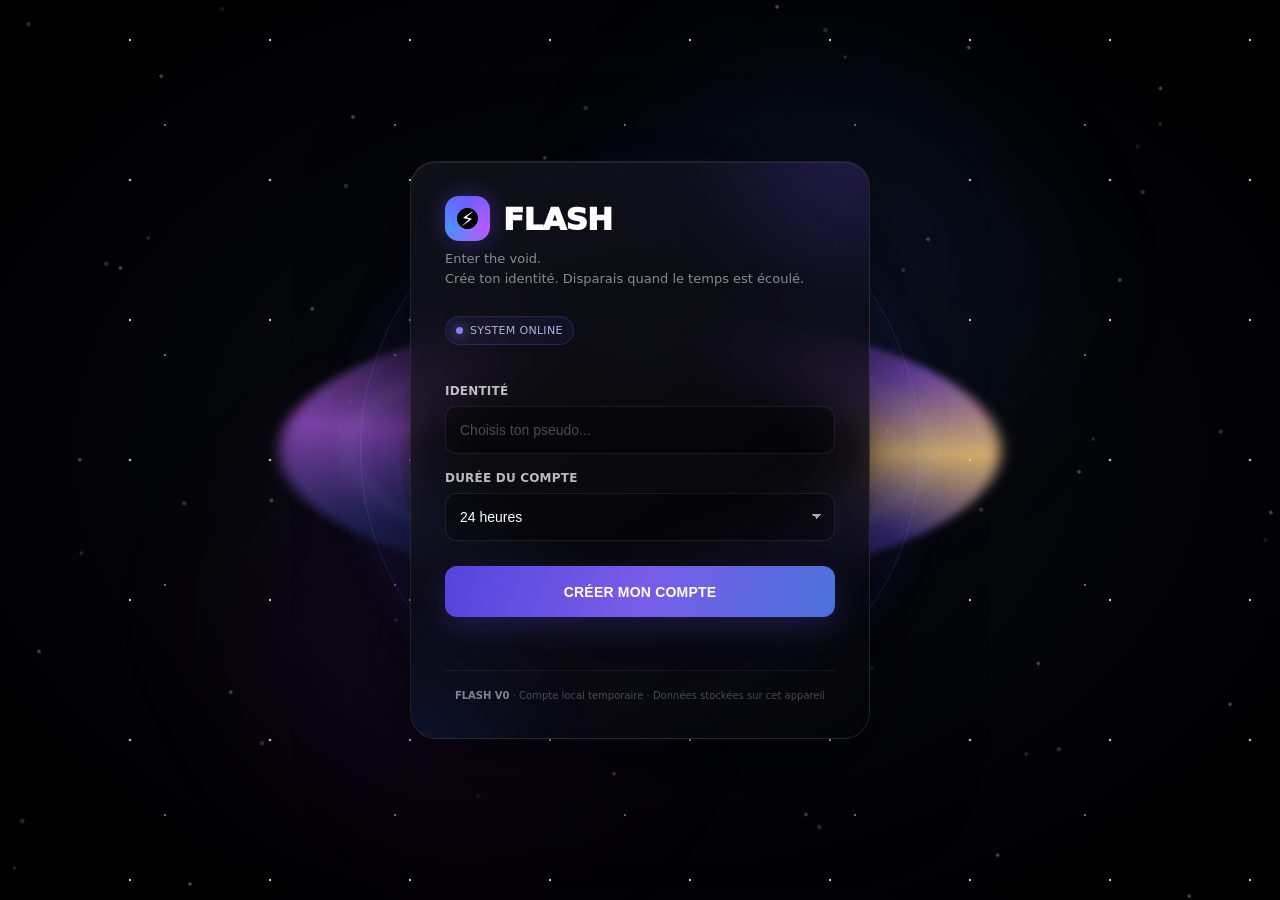
==== index.html @ a1b70c50 "Update index.html" ====
<!DOCTYPE html>
<html lang="fr">

<head>

<meta charset="UTF-8">

<meta
    name="viewport"
    content="width=device-width, initial-scale=1.0"
>

<meta
    name="theme-color"
    content="#020204"
>

<title>FLASH — Enter the void</title>


<style>

/* =========================================================
   RESET
========================================================= */

* {
    box-sizing: border-box;
}

html,
body {
    margin: 0;
    width: 100%;
    min-height: 100%;
}

body {

    min-height: 100dvh;

    overflow-x: hidden;

    background:
        radial-gradient(
            ellipse at center,
            #11121c 0%,
            #07080d 32%,
            #020204 70%,
            #000000 100%
        );

    color: #fff;

    font-family:
        Inter,
        system-ui,
        -apple-system,
        BlinkMacSystemFont,
        "Segoe UI",
        sans-serif;
}


/* =========================================================
   SPACE
========================================================= */

.space {

    position: fixed;

    inset: 0;

    overflow: hidden;

    pointer-events: none;

    z-index: 0;
}


/* =========================================================
   STARS
========================================================= */

.stars,
.stars::before,
.stars::after {

    position: absolute;

    inset: -50%;

    content: "";

    background-image:

        radial-gradient(
            circle,
            rgba(255,255,255,.8) 0 1px,
            transparent 1.5px
        ),

        radial-gradient(
            circle,
            rgba(180,190,255,.55) 0 1px,
            transparent 1.5px
        );

    background-size:
        140px 140px,
        230px 230px;

    animation:
        starsMove 90s linear infinite;
}

.stars::before {

    transform:
        scale(1.4)
        rotate(12deg);

    opacity: .35;

    animation-duration: 150s;
}

.stars::after {

    transform:
        scale(1.8)
        rotate(-18deg);

    opacity: .2;

    animation-duration: 220s;
}


@keyframes starsMove {

    from {
        transform:
            translate3d(0,0,0);
    }

    to {
        transform:
            translate3d(180px,100px,0);
    }

}


/* =========================================================
   DISTANT NEBULA
========================================================= */

.nebula {

    position: absolute;

    width: 80vw;
    height: 80vw;

    max-width: 1000px;
    max-height: 1000px;

    left: 50%;
    top: 50%;

    transform:
        translate(-50%,-50%);

    border-radius: 50%;

    background:

        radial-gradient(
            circle,
            rgba(120,80,255,.16),
            transparent 34%
        ),

        radial-gradient(
            circle at 70% 30%,
            rgba(40,130,255,.10),
            transparent 30%
        ),

        radial-gradient(
            circle at 30% 70%,
            rgba(180,40,255,.08),
            transparent 30%
        );

    filter:
        blur(50px);

    animation:
        nebulaPulse 9s ease-in-out infinite alternate;
}


@keyframes nebulaPulse {

    from {
        transform:
            translate(-50%,-50%)
            scale(.92);
        opacity: .7;
    }

    to {
        transform:
            translate(-50%,-50%)
            scale(1.08);
        opacity: 1;
    }

}


/* =========================================================
   BLACK HOLE
========================================================= */

.black-hole {

    position: absolute;

    left: 50%;
    top: 50%;

    width: min(42vw, 480px);
    aspect-ratio: 1;

    transform:
        translate(-50%,-50%);

    border-radius: 50%;

    background:

        radial-gradient(
            circle,
            #000 0 32%,
            rgba(0,0,0,.98) 42%,
            rgba(0,0,0,0) 67%
        );

    box-shadow:

        0 0 50px
            rgba(130,100,255,.16),

        0 0 110px
            rgba(70,100,255,.09);

    z-index: 1;
}


/* =========================================================
   ACCRETION DISK
========================================================= */

.disk {

    position: absolute;

    left: 50%;
    top: 50%;

    width: min(65vw, 720px);
    aspect-ratio: 1;

    transform:
        translate(-50%,-50%)
        rotateX(68deg)
        rotate(-18deg);

    border-radius: 50%;

    background:

        conic-gradient(

            from 0deg,

            transparent 0deg,

            rgba(90,70,255,.15) 35deg,

            rgba(170,100,255,.65) 70deg,

            rgba(255,210,130,.9) 110deg,

            rgba(120,90,255,.45) 150deg,

            transparent 205deg,

            rgba(60,100,255,.25) 250deg,

            rgba(190,100,255,.7) 300deg,

            transparent 360deg
        );

    filter:
        blur(7px);

    opacity: .9;

    animation:
        diskSpin 18s linear infinite;

    z-index: 2;
}


.disk::before {

    content: "";

    position: absolute;

    inset: 9%;

    border-radius: 50%;

    border:
        10px solid
        rgba(255,255,255,.12);

    filter:
        blur(8px);
}


.disk::after {

    content: "";

    position: absolute;

    inset: 20%;

    border-radius: 50%;

    background:
        #000;

    box-shadow:
        0 0 30px #000;

}


@keyframes diskSpin {

    from {
        transform:
            translate(-50%,-50%)
            rotateX(68deg)
            rotate(-18deg);
    }

    to {
        transform:
            translate(-50%,-50%)
            rotateX(68deg)
            rotate(342deg);
    }

}


/* =========================================================
   GRAVITATIONAL LENS
========================================================= */

.lens {

    position: absolute;

    left: 50%;
    top: 50%;

    width: min(48vw, 560px);
    aspect-ratio: 1;

    transform:
        translate(-50%,-50%);

    border-radius: 50%;

    border:
        1px solid
        rgba(180,160,255,.18);

    box-shadow:

        inset 0 0 40px
            rgba(100,80,255,.12),

        0 0 40px
            rgba(120,100,255,.08);

    z-index: 3;

    animation:
        lensPulse 5s ease-in-out infinite alternate;
}


@keyframes lensPulse {

    from {
        opacity: .45;
        transform:
            translate(-50%,-50%)
            scale(.97);
    }

    to {
        opacity: .8;
        transform:
            translate(-50%,-50%)
            scale(1.03);
    }

}


/* =========================================================
   UI
========================================================= */

.page {

    position: relative;

    z-index: 10;

    min-height: 100dvh;

    display: flex;

    align-items: center;

    justify-content: center;

    padding: 30px 18px;
}


.card {

    position: relative;

    width: min(460px, 100%);

    padding: 34px;

    border:
        1px solid
        rgba(255,255,255,.10);

    border-radius: 26px;

    background:
        linear-gradient(
            145deg,
            rgba(20,20,29,.72),
            rgba(5,5,9,.80)
        );

    backdrop-filter:
        blur(24px);

    -webkit-backdrop-filter:
        blur(24px);

    box-shadow:

        0 30px 100px
            rgba(0,0,0,.65),

        inset 0 1px 0
            rgba(255,255,255,.08);

    overflow: hidden;
}


.card::before {

    content: "";

    position: absolute;

    width: 250px;
    height: 250px;

    top: -160px;
    right: -120px;

    border-radius: 50%;

    background:
        rgba(110,80,255,.18);

    filter:
        blur(45px);
}


.card::after {

    content: "";

    position: absolute;

    width: 200px;
    height: 200px;

    bottom: -140px;
    left: -100px;

    border-radius: 50%;

    background:
        rgba(30,100,255,.12);

    filter:
        blur(45px);
}


/* =========================================================
   LOGO
========================================================= */

.logo-row {

    display: flex;

    align-items: center;

    gap: 13px;

    margin-bottom: 8px;
}


.logo-icon {

    width: 45px;
    height: 45px;

    display: flex;

    align-items: center;
    justify-content: center;

    border-radius: 14px;

    background:

        radial-gradient(
            circle,
            #000 0 32%,
            transparent 34%
        ),

        conic-gradient(
            #705cff,
            #b45cff,
            #4f8cff,
            #705cff
        );

    box-shadow:
        0 0 25px
        rgba(110,90,255,.35);

    font-size: 20px;
}


.logo {

    font-size: 31px;

    font-weight: 950;

    letter-spacing: -.8px;
}


.subtitle {

    margin:
        0 0 28px;

    color:
        rgba(255,255,255,.52);

    font-size: 13px;

    line-height: 1.5;
}


/* =========================================================
   STATUS
========================================================= */

.status {

    display: inline-flex;

    align-items: center;

    gap: 7px;

    margin-bottom: 22px;

    padding:
        7px 10px;

    border:
        1px solid
        rgba(120,110,255,.20);

    border-radius: 999px;

    background:
        rgba(100,90,255,.08);

    color:
        rgba(210,205,255,.85);

    font-size: 11px;

    letter-spacing: .3px;
}


.status-dot {

    width: 7px;
    height: 7px;

    border-radius: 50%;

    background: #8c7cff;

    box-shadow:
        0 0 12px
        #8c7cff;

    animation:
        statusPulse 2s infinite;
}


@keyframes statusPulse {

    0%,100% {
        opacity: .45;
        transform: scale(.8);
    }

    50% {
        opacity: 1;
        transform: scale(1);
    }

}


/* =========================================================
   FORM
========================================================= */

label {

    display: block;

    margin:
        17px 0 8px;

    color:
        rgba(255,255,255,.72);

    font-size: 12px;

    font-weight: 750;

    letter-spacing: .2px;
}


.input-wrap {

    position: relative;
}


input,
select {

    width: 100%;

    height: 48px;

    padding:
        0 14px;

    border:
        1px solid
        rgba(255,255,255,.09);

    border-radius: 11px;

    outline: none;

    background:
        rgba(0,0,0,.32);

    color: white;

    font-size: 14px;

    transition:
        border .2s,
        box-shadow .2s,
        background .2s;
}


input::placeholder {

    color:
        rgba(255,255,255,.28);
}


input:focus,
select:focus {

    border-color:
        rgba(125,110,255,.75);

    background:
        rgba(20,18,35,.55);

    box-shadow:
        0 0 0 3px
        rgba(110,90,255,.10);
}


select {

    appearance: none;

    cursor: pointer;

    background-image:

        linear-gradient(45deg,
            transparent 50%,
            #aaa 50%
        ),

        linear-gradient(135deg,
            #aaa 50%,
            transparent 50%
        );

    background-position:

        calc(100% - 17px) 20px,
        calc(100% - 12px) 20px;

    background-size:
        5px 5px,
        5px 5px;

    background-repeat:
        no-repeat;
}


/* =========================================================
   BUTTON
========================================================= */

#create {

    position: relative;

    width: 100%;

    height: 51px;

    margin-top: 25px;

    border: 0;

    border-radius: 12px;

    background:

        linear-gradient(
            110deg,
            #5545dc,
            #785ce8,
            #4b72db
        );

    color: white;

    font-size: 14px;

    font-weight: 850;

    letter-spacing: .2px;

    cursor: pointer;

    overflow: hidden;

    box-shadow:

        0 12px 30px
        rgba(85,70,220,.25);

    transition:
        transform .15s,
        box-shadow .15s;
}


#create::before {

    content: "";

    position: absolute;

    inset: 0;

    background:
        linear-gradient(
            110deg,
            transparent,
            rgba(255,255,255,.18),
            transparent
        );

    transform:
        translateX(-100%);

    transition:
        transform .5s;
}


#create:hover {

    transform:
        translateY(-2px);

    box-shadow:

        0 16px 40px
        rgba(85,70,220,.34);
}


#create:hover::before {

    transform:
        translateX(100%);
}


#create:active {

    transform:
        translateY(1px)
        scale(.99);
}


/* =========================================================
   ERROR
========================================================= */

#error {

    min-height: 19px;

    margin:
        10px 0 0;

    color:
        #ff7070;

    font-size: 12px;

    text-align: center;
}


/* =========================================================
   FOOTER
========================================================= */

.footer {

    margin-top: 24px;

    padding-top: 17px;

    border-top:
        1px solid
        rgba(255,255,255,.06);

    color:
        rgba(255,255,255,.27);

    font-size: 10px;

    line-height: 1.6;

    text-align: center;
}


.footer strong {

    color:
        rgba(255,255,255,.5);
}


/* =========================================================
   RESPONSIVE
========================================================= */

@media (max-width: 600px) {

    .page {

        padding:
            18px 13px;
    }


    .card {

        padding:
            25px 20px;

        border-radius: 21px;
    }


    .logo {

        font-size: 27px;
    }


    .logo-icon {

        width: 41px;
        height: 41px;

        border-radius: 12px;
    }


    .black-hole {

        width: 95vw;
    }


    .disk {

        width: 135vw;
    }


    .lens {

        width: 105vw;
    }

}


@media (max-height: 700px) {

    .page {

        align-items: flex-start;

        padding-top: 18px;
        padding-bottom: 18px;
    }


    .card {

        padding:
            21px 19px;
    }


    .subtitle {

        margin-bottom: 17px;
    }


    label {

        margin-top: 12px;
    }


    #create {

        margin-top: 18px;
    }

}

</style>

</head>


<body>


<!-- =====================================================
     SPACE BACKGROUND
====================================================== -->

<div class="space">

    <div class="stars"></div>

    <div class="nebula"></div>

    <div class="disk"></div>

    <div class="black-hole"></div>

    <div class="lens"></div>

</div>


<!-- =====================================================
     MAIN
====================================================== -->

<main class="page">


    <section class="card">


        <div class="logo-row">

            <div class="logo-icon">
                ⚡
            </div>

            <div class="logo">
                FLASH
            </div>

        </div>


        <p class="subtitle">

            Enter the void.
            <br>
            Crée ton identité. Disparais quand le temps est écoulé.

        </p>


        <div class="status">

            <span class="status-dot"></span>

            SYSTEM ONLINE

        </div>


        <!-- PSEUDO -->

        <label for="username">

            IDENTITÉ

        </label>


        <div class="input-wrap">

            <input
                id="username"
                type="text"
                maxlength="24"
                placeholder="Choisis ton pseudo..."
                autocomplete="off"
                spellcheck="false"
            >

        </div>


        <!-- DURÉE -->

        <label for="duration">

            DURÉE DU COMPTE

        </label>


        <select id="duration">


            <option value="3600000">

                1 heure

            </option>


            <option value="21600000">

                6 heures

            </option>


            <option
                value="86400000"
                selected
            >

                24 heures

            </option>


            <option value="604800000">

                7 jours

            </option>


            <option value="2592000000">

                30 jours

            </option>


            <option value="0">

                ♾️ Illimitée

            </option>


        </select>


        <!-- CREATE -->

        <button id="create">

            CRÉER MON COMPTE

        </button>


        <p id="error"></p>


        <div class="footer">

            <strong>FLASH V0</strong>
            · Compte local temporaire
            · Données stockées sur cet appareil

        </div>


    </section>


</main>



<script>

/* =========================================================
   FLASH — ACCOUNT CREATION
========================================================= */

const STORAGE_KEY = "FLASH_V0";


function generateID() {

    return (

        Date.now() +

        "-" +

        Math.random()
            .toString(36)
            .substring(2)

    );

}


document
    .getElementById("create")
    .addEventListener(
        "click",
        function() {


            const username =

                document
                    .getElementById("username")
                    .value
                    .trim();


            const duration =

                Number(

                    document
                        .getElementById("duration")
                        .value

                );


            const error =

                document
                    .getElementById("error");


            /* =========================
               VALIDATION
            ========================= */


            if (!username) {

                error.textContent =
                    "Choisis un pseudo.";

                return;

            }


            if (username.length < 2) {

                error.textContent =
                    "Le pseudo doit contenir au moins 2 caractères.";

                return;

            }


            if (
                !/^[a-zA-Z0-9_.-]+$/.test(
                    username
                )
            ) {

                error.textContent =
                    "Utilise uniquement lettres, chiffres, _, - ou .";

                return;

            }


            /* =========================
               CREATE ACCOUNT
            ========================= */


            const account = {

                id:
                    generateID(),

                username:
                    username,

                createdAt:
                    Date.now(),

                expiresAt:

                    duration === 0

                        ? 0

                        : Date.now() + duration,


                /*
                 * V0 LOCALE
                 *
                 * Le compte créé depuis
                 * cette page reçoit le rôle
                 * creator.
                 *
                 * À remplacer par une
                 * vérification serveur
                 * dans une future version.
                 */

                role:
                    "creator",

                avatar:
                    null

            };


            const state = {

                account:
                    account,

                messages:
                    []

            };


            localStorage.setItem(

                STORAGE_KEY,

                JSON.stringify(state)

            );


            /*
             * Entrée dans le chat
             */

            window.location.href =
                "chat.html";

        }
    );


/* =========================================================
   ENTER KEY
========================================================= */

document
    .getElementById("username")
    .addEventListener(
        "keydown",
        function(event) {

            if (
                event.key === "Enter"
            ) {

                document
                    .getElementById("create")
                    .click();

            }

        }
    );

</script>


</body>

    </html>
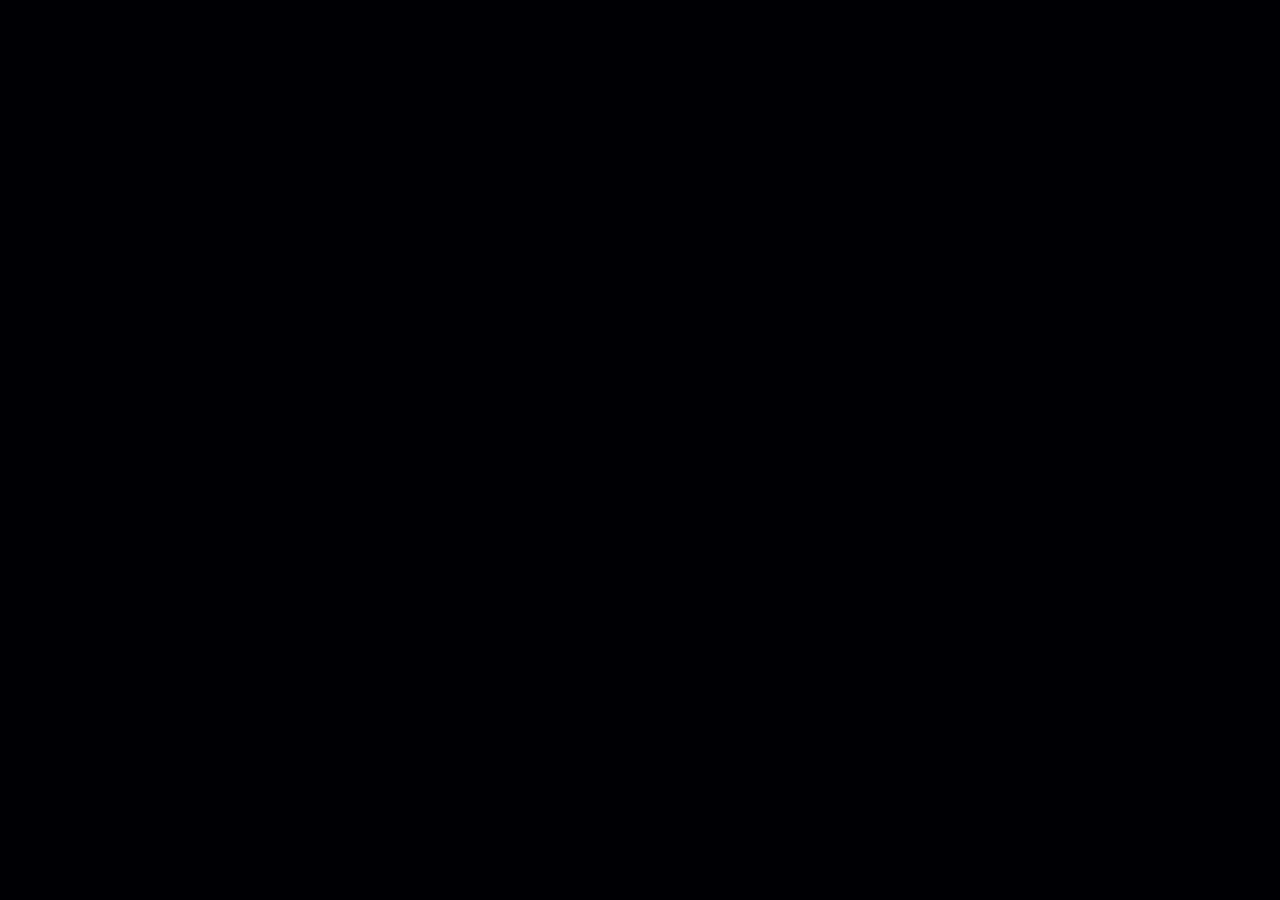
==== commit bca9a58f: "Update index.html" ====
--- a/index.html
+++ b/index.html
@@ -12,45 +12,83 @@
 
 <meta
     name="theme-color"
-    content="#020204"
+    content="#000000"
 >
 
-<title>FLASH — Enter the void</title>
+<title>FLASH — Enter the Void</title>
 
 
 <style>
 
 /* =========================================================
+   FLASH V0.3
+   COSMIC INTERFACE
+========================================================= */
+
+:root {
+
+    --bg: #000004;
+
+    --panel:
+        rgba(8, 8, 15, .72);
+
+    --line:
+        rgba(150, 140, 255, .18);
+
+    --text:
+        #f5f4ff;
+
+    --muted:
+        rgba(235, 232, 255, .42);
+
+    --purple:
+        #806dff;
+
+    --blue:
+        #5d8dff;
+
+    --pink:
+        #c06cff;
+
+}
+
+
+/* =========================================================
    RESET
 ========================================================= */
 
 * {
-    box-sizing: border-box;
-}
+
+    box-sizing:
+        border-box;
+
+}
+
 
 html,
 body {
-    margin: 0;
+
     width: 100%;
     min-height: 100%;
-}
+
+    margin: 0;
+
+}
+
 
 body {
 
-    min-height: 100dvh;
-
-    overflow-x: hidden;
-
-    background:
-        radial-gradient(
-            ellipse at center,
-            #11121c 0%,
-            #07080d 32%,
-            #020204 70%,
-            #000000 100%
-        );
-
-    color: #fff;
+    min-height:
+        100dvh;
+
+    overflow:
+        hidden;
+
+    background:
+        #000004;
+
+    color:
+        var(--text);
 
     font-family:
         Inter,
@@ -59,166 +97,259 @@
         BlinkMacSystemFont,
         "Segoe UI",
         sans-serif;
-}
-
-
-/* =========================================================
-   SPACE
-========================================================= */
-
-.space {
-
-    position: fixed;
-
-    inset: 0;
-
-    overflow: hidden;
-
-    pointer-events: none;
-
-    z-index: 0;
-}
-
-
-/* =========================================================
-   STARS
-========================================================= */
-
-.stars,
-.stars::before,
-.stars::after {
-
-    position: absolute;
-
-    inset: -50%;
-
-    content: "";
+
+}
+
+
+/* =========================================================
+   COSMOS
+========================================================= */
+
+.cosmos {
+
+    position:
+        fixed;
+
+    inset:
+        0;
+
+    overflow:
+        hidden;
+
+    pointer-events:
+        none;
+
+    z-index:
+        0;
+
+}
+
+
+/* =========================================================
+   STAR LAYERS
+========================================================= */
+
+.stars {
+
+    position:
+        absolute;
+
+    inset:
+        -50%;
 
     background-image:
 
         radial-gradient(
             circle,
-            rgba(255,255,255,.8) 0 1px,
+            rgba(255,255,255,.85) 0 1px,
             transparent 1.5px
         ),
 
         radial-gradient(
             circle,
-            rgba(180,190,255,.55) 0 1px,
-            transparent 1.5px
+            rgba(140,150,255,.55) 0 1px,
+            transparent 1.4px
+        ),
+
+        radial-gradient(
+            circle,
+            rgba(255,255,255,.3) 0 1px,
+            transparent 1.3px
         );
 
     background-size:
-        140px 140px,
-        230px 230px;
+        115px 115px,
+        185px 185px,
+        290px 290px;
 
     animation:
-        starsMove 90s linear infinite;
-}
+        starDrift 100s linear infinite;
+
+}
+
 
 .stars::before {
 
-    transform:
-        scale(1.4)
-        rotate(12deg);
-
-    opacity: .35;
-
-    animation-duration: 150s;
-}
-
-.stars::after {
-
-    transform:
-        scale(1.8)
-        rotate(-18deg);
-
-    opacity: .2;
-
-    animation-duration: 220s;
-}
-
-
-@keyframes starsMove {
+    content:
+        "";
+
+    position:
+        absolute;
+
+    inset:
+        0;
+
+    background:
+
+        radial-gradient(
+            ellipse at center,
+            transparent 0 25%,
+            rgba(0,0,0,.65) 68%,
+            #000 100%
+        );
+
+}
+
+
+@keyframes starDrift {
 
     from {
+
         transform:
             translate3d(0,0,0);
+
     }
 
     to {
+
         transform:
-            translate3d(180px,100px,0);
-    }
-
-}
-
-
-/* =========================================================
-   DISTANT NEBULA
+            translate3d(220px,130px,0);
+
+    }
+
+}
+
+
+/* =========================================================
+   NEBULA
 ========================================================= */
 
 .nebula {
 
-    position: absolute;
-
-    width: 80vw;
-    height: 80vw;
-
-    max-width: 1000px;
-    max-height: 1000px;
-
-    left: 50%;
-    top: 50%;
+    position:
+        absolute;
+
+    left:
+        50%;
+
+    top:
+        50%;
+
+    width:
+        110vw;
+
+    height:
+        110vw;
+
+    max-width:
+        1300px;
+
+    max-height:
+        1300px;
 
     transform:
         translate(-50%,-50%);
 
-    border-radius: 50%;
+    border-radius:
+        50%;
 
     background:
 
         radial-gradient(
-            circle,
-            rgba(120,80,255,.16),
-            transparent 34%
+            circle at 50% 50%,
+            rgba(92,72,255,.13),
+            transparent 26%
         ),
 
         radial-gradient(
-            circle at 70% 30%,
-            rgba(40,130,255,.10),
-            transparent 30%
+            circle at 25% 40%,
+            rgba(80,120,255,.08),
+            transparent 28%
         ),
 
         radial-gradient(
-            circle at 30% 70%,
-            rgba(180,40,255,.08),
+            circle at 75% 60%,
+            rgba(190,70,255,.08),
             transparent 30%
         );
 
     filter:
-        blur(50px);
+        blur(55px);
 
     animation:
-        nebulaPulse 9s ease-in-out infinite alternate;
+        nebulaPulse 10s ease-in-out infinite alternate;
+
 }
 
 
 @keyframes nebulaPulse {
 
     from {
+
+        opacity:
+            .55;
+
         transform:
             translate(-50%,-50%)
             scale(.92);
-        opacity: .7;
+
     }
 
     to {
+
+        opacity:
+            1;
+
         transform:
             translate(-50%,-50%)
             scale(1.08);
-        opacity: 1;
-    }
+
+    }
+
+}
+
+
+/* =========================================================
+   GRID
+========================================================= */
+
+.grid {
+
+    position:
+        absolute;
+
+    left:
+        50%;
+
+    bottom:
+        -15%;
+
+    width:
+        180%;
+
+    height:
+        65%;
+
+    transform:
+        translateX(-50%)
+        perspective(400px)
+        rotateX(62deg);
+
+    background-image:
+
+        linear-gradient(
+            rgba(120,110,255,.11) 1px,
+            transparent 1px
+        ),
+
+        linear-gradient(
+            90deg,
+            rgba(120,110,255,.11) 1px,
+            transparent 1px
+        );
+
+    background-size:
+        55px 55px;
+
+    mask-image:
+        linear-gradient(
+            to top,
+            black,
+            transparent
+        );
+
+    opacity:
+        .35;
 
 }
 
@@ -227,391 +358,959 @@
    BLACK HOLE
 ========================================================= */
 
-.black-hole {
-
-    position: absolute;
-
-    left: 50%;
-    top: 50%;
-
-    width: min(42vw, 480px);
-    aspect-ratio: 1;
+.black-hole-system {
+
+    position:
+        absolute;
+
+    left:
+        50%;
+
+    top:
+        50%;
+
+    width:
+        min(560px, 70vw);
+
+    aspect-ratio:
+        1;
 
     transform:
         translate(-50%,-50%);
 
-    border-radius: 50%;
+}
+
+
+/* =========================================================
+   OUTER GRAVITY
+========================================================= */
+
+.gravity-ring {
+
+    position:
+        absolute;
+
+    inset:
+        2%;
+
+    border-radius:
+        50%;
+
+    border:
+        1px solid
+        rgba(130,120,255,.15);
+
+    box-shadow:
+
+        0 0 80px
+        rgba(90,80,255,.08),
+
+        inset 0 0 80px
+        rgba(100,80,255,.07);
+
+    animation:
+        gravityPulse 6s ease-in-out infinite alternate;
+
+}
+
+
+@keyframes gravityPulse {
+
+    from {
+
+        transform:
+            scale(.96);
+
+        opacity:
+            .35;
+
+    }
+
+    to {
+
+        transform:
+            scale(1.04);
+
+        opacity:
+            .85;
+
+    }
+
+}
+
+
+/* =========================================================
+   ACCRETION DISK
+========================================================= */
+
+.accretion {
+
+    position:
+        absolute;
+
+    left:
+        50%;
+
+    top:
+        50%;
+
+    width:
+        105%;
+
+    height:
+        42%;
+
+    transform:
+        translate(-50%,-50%)
+        rotate(-12deg)
+        perspective(500px)
+        rotateX(63deg);
+
+    border-radius:
+        50%;
+
+    background:
+
+        conic-gradient(
+
+            from 0deg,
+
+            transparent 0deg,
+
+            rgba(70,90,255,.15) 35deg,
+
+            rgba(110,80,255,.65) 65deg,
+
+            rgba(255,170,90,.9) 90deg,
+
+            rgba(255,220,150,.55) 105deg,
+
+            rgba(110,80,255,.65) 140deg,
+
+            transparent 190deg,
+
+            rgba(70,120,255,.25) 235deg,
+
+            rgba(180,80,255,.75) 285deg,
+
+            transparent 335deg
+
+        );
+
+    filter:
+        blur(8px);
+
+    opacity:
+        .95;
+
+    animation:
+        accretionSpin 14s linear infinite;
+
+}
+
+
+.accretion::before {
+
+    content:
+        "";
+
+    position:
+        absolute;
+
+    inset:
+        10%;
+
+    border-radius:
+        50%;
+
+    border:
+        8px solid
+        rgba(255,255,255,.11);
+
+    filter:
+        blur(7px);
+
+}
+
+
+.accretion::after {
+
+    content:
+        "";
+
+    position:
+        absolute;
+
+    left:
+        50%;
+
+    top:
+        50%;
+
+    width:
+        43%;
+
+    height:
+        80%;
+
+    transform:
+        translate(-50%,-50%);
+
+    border-radius:
+        50%;
+
+    background:
+        #000;
+
+    box-shadow:
+        0 0 45px #000;
+
+}
+
+
+@keyframes accretionSpin {
+
+    from {
+
+        transform:
+            translate(-50%,-50%)
+            rotate(-12deg)
+            perspective(500px)
+            rotateX(63deg)
+            rotate(0deg);
+
+    }
+
+    to {
+
+        transform:
+            translate(-50%,-50%)
+            rotate(-12deg)
+            perspective(500px)
+            rotateX(63deg)
+            rotate(360deg);
+
+    }
+
+}
+
+
+/* =========================================================
+   EVENT HORIZON
+========================================================= */
+
+.horizon {
+
+    position:
+        absolute;
+
+    left:
+        50%;
+
+    top:
+        50%;
+
+    width:
+        34%;
+
+    aspect-ratio:
+        1;
+
+    transform:
+        translate(-50%,-50%);
+
+    border-radius:
+        50%;
+
+    background:
+        #000;
+
+    box-shadow:
+
+        0 0 30px
+        rgba(0,0,0,.95),
+
+        0 0 75px
+        rgba(40,30,100,.25);
+
+    z-index:
+        4;
+
+}
+
+
+/* =========================================================
+   HORIZON GLOW
+========================================================= */
+
+.horizon-glow {
+
+    position:
+        absolute;
+
+    left:
+        50%;
+
+    top:
+        50%;
+
+    width:
+        43%;
+
+    aspect-ratio:
+        1;
+
+    transform:
+        translate(-50%,-50%);
+
+    border-radius:
+        50%;
+
+    border:
+        2px solid
+        rgba(175,150,255,.25);
+
+    box-shadow:
+
+        0 0 35px
+        rgba(130,100,255,.22),
+
+        0 0 80px
+        rgba(90,80,255,.12);
+
+    animation:
+        horizonPulse 4s ease-in-out infinite alternate;
+
+    z-index:
+        3;
+
+}
+
+
+@keyframes horizonPulse {
+
+    from {
+
+        opacity:
+            .35;
+
+        transform:
+            translate(-50%,-50%)
+            scale(.96);
+
+    }
+
+    to {
+
+        opacity:
+            .9;
+
+        transform:
+            translate(-50%,-50%)
+            scale(1.04);
+
+    }
+
+}
+
+
+/* =========================================================
+   PARTICLES
+========================================================= */
+
+.particle-field {
+
+    position:
+        absolute;
+
+    inset:
+        0;
+
+}
+
+
+.particle {
+
+    position:
+        absolute;
+
+    width:
+        2px;
+
+    height:
+        2px;
+
+    border-radius:
+        50%;
+
+    background:
+        white;
+
+    box-shadow:
+        0 0 7px white;
+
+    animation:
+        particleOrbit
+        var(--speed)
+        linear infinite;
+
+}
+
+
+@keyframes particleOrbit {
+
+    from {
+
+        transform:
+            rotate(0deg)
+            translateX(var(--distance))
+            rotate(0deg);
+
+        opacity:
+            0;
+
+    }
+
+    15% {
+
+        opacity:
+            1;
+
+    }
+
+    85% {
+
+        opacity:
+            1;
+
+    }
+
+    to {
+
+        transform:
+            rotate(360deg)
+            translateX(var(--distance))
+            rotate(-360deg);
+
+        opacity:
+            0;
+
+    }
+
+}
+
+
+/* =========================================================
+   SCANLINES
+========================================================= */
+
+.scanlines {
+
+    position:
+        fixed;
+
+    inset:
+        0;
+
+    z-index:
+        20;
+
+    pointer-events:
+        none;
+
+    background:
+
+        repeating-linear-gradient(
+            to bottom,
+            rgba(255,255,255,.018) 0,
+            rgba(255,255,255,.018) 1px,
+            transparent 1px,
+            transparent 5px
+        );
+
+    opacity:
+        .35;
+
+}
+
+
+.scanline {
+
+    position:
+        absolute;
+
+    left:
+        0;
+
+    right:
+        0;
+
+    height:
+        1px;
+
+    background:
+        rgba(150,140,255,.18);
+
+    box-shadow:
+        0 0 10px
+        rgba(120,110,255,.15);
+
+    animation:
+        scan 8s linear infinite;
+
+}
+
+
+@keyframes scan {
+
+    from {
+
+        top:
+            -5%;
+
+    }
+
+    to {
+
+        top:
+            105%;
+
+    }
+
+}
+
+
+/* =========================================================
+   HUD CORNERS
+========================================================= */
+
+.hud {
+
+    position:
+        fixed;
+
+    inset:
+        22px;
+
+    z-index:
+        5;
+
+    pointer-events:
+        none;
+
+}
+
+
+.corner {
+
+    position:
+        absolute;
+
+    width:
+        45px;
+
+    height:
+        45px;
+
+    border-color:
+        rgba(150,140,255,.35);
+
+    border-style:
+        solid;
+
+}
+
+
+.corner.tl {
+
+    top:
+        0;
+
+    left:
+        0;
+
+    border-width:
+        1px 0 0 1px;
+
+}
+
+
+.corner.tr {
+
+    top:
+        0;
+
+    right:
+        0;
+
+    border-width:
+        1px 1px 0 0;
+
+}
+
+
+.corner.bl {
+
+    bottom:
+        0;
+
+    left:
+        0;
+
+    border-width:
+        0 0 1px 1px;
+
+}
+
+
+.corner.br {
+
+    bottom:
+        0;
+
+    right:
+        0;
+
+    border-width:
+        0 1px 1px 0;
+
+}
+
+
+/* =========================================================
+   SYSTEM LABELS
+========================================================= */
+
+.system-info {
+
+    position:
+        absolute;
+
+    left:
+        24px;
+
+    top:
+        26px;
+
+    color:
+        rgba(220,215,255,.45);
+
+    font-size:
+        9px;
+
+    line-height:
+        1.7;
+
+    letter-spacing:
+        1.8px;
+
+    text-transform:
+        uppercase;
+
+}
+
+
+.system-info strong {
+
+    color:
+        rgba(220,215,255,.78);
+
+}
+
+
+.coordinates {
+
+    position:
+        absolute;
+
+    right:
+        24px;
+
+    bottom:
+        25px;
+
+    color:
+        rgba(220,215,255,.35);
+
+    font-family:
+        monospace;
+
+    font-size:
+        9px;
+
+    line-height:
+        1.8;
+
+    text-align:
+        right;
+
+}
+
+
+/* =========================================================
+   MAIN UI
+========================================================= */
+
+.page {
+
+    position:
+        relative;
+
+    z-index:
+        10;
+
+    min-height:
+        100dvh;
+
+    display:
+        flex;
+
+    align-items:
+        center;
+
+    justify-content:
+        center;
+
+    padding:
+        25px;
+
+}
+
+
+/* =========================================================
+   CARD
+========================================================= */
+
+.card {
+
+    position:
+        relative;
+
+    width:
+        min(455px, 100%);
+
+    padding:
+        31px;
+
+    border:
+        1px solid
+        rgba(170,160,255,.14);
+
+    border-radius:
+        25px;
+
+    background:
+
+        linear-gradient(
+            145deg,
+            rgba(15,14,24,.78),
+            rgba(2,2,7,.76)
+        );
+
+    backdrop-filter:
+        blur(26px);
+
+    -webkit-backdrop-filter:
+        blur(26px);
+
+    box-shadow:
+
+        0 40px 120px
+        rgba(0,0,0,.72),
+
+        0 0 70px
+        rgba(80,70,180,.06),
+
+        inset 0 1px 0
+        rgba(255,255,255,.07);
+
+    overflow:
+        hidden;
+
+}
+
+
+.card::before {
+
+    content:
+        "";
+
+    position:
+        absolute;
+
+    inset:
+        0;
+
+    background:
+
+        radial-gradient(
+            circle at 100% 0%,
+            rgba(130,100,255,.13),
+            transparent 34%
+        ),
+
+        radial-gradient(
+            circle at 0% 100%,
+            rgba(70,110,255,.07),
+            transparent 35%
+        );
+
+    pointer-events:
+        none;
+
+}
+
+
+.card-top-line {
+
+    position:
+        absolute;
+
+    left:
+        0;
+
+    right:
+        0;
+
+    top:
+        0;
+
+    height:
+        1px;
+
+    background:
+
+        linear-gradient(
+            90deg,
+            transparent,
+            rgba(150,130,255,.8),
+            transparent
+        );
+
+}
+
+
+/* =========================================================
+   LOGO
+========================================================= */
+
+.logo-row {
+
+    position:
+        relative;
+
+    display:
+        flex;
+
+    align-items:
+        center;
+
+    gap:
+        13px;
+
+}
+
+
+.logo-icon {
+
+    width:
+        44px;
+
+    height:
+        44px;
+
+    flex-shrink:
+        0;
+
+    display:
+        flex;
+
+    align-items:
+        center;
+
+    justify-content:
+        center;
+
+    border-radius:
+        13px;
 
     background:
 
         radial-gradient(
             circle,
-            #000 0 32%,
-            rgba(0,0,0,.98) 42%,
-            rgba(0,0,0,0) 67%
-        );
-
-    box-shadow:
-
-        0 0 50px
-            rgba(130,100,255,.16),
-
-        0 0 110px
-            rgba(70,100,255,.09);
-
-    z-index: 1;
-}
-
-
-/* =========================================================
-   ACCRETION DISK
-========================================================= */
-
-.disk {
-
-    position: absolute;
-
-    left: 50%;
-    top: 50%;
-
-    width: min(65vw, 720px);
-    aspect-ratio: 1;
-
-    transform:
-        translate(-50%,-50%)
-        rotateX(68deg)
-        rotate(-18deg);
-
-    border-radius: 50%;
-
-    background:
+            #000 0 30%,
+            transparent 32%
+        ),
 
         conic-gradient(
-
-            from 0deg,
-
-            transparent 0deg,
-
-            rgba(90,70,255,.15) 35deg,
-
-            rgba(170,100,255,.65) 70deg,
-
-            rgba(255,210,130,.9) 110deg,
-
-            rgba(120,90,255,.45) 150deg,
-
-            transparent 205deg,
-
-            rgba(60,100,255,.25) 250deg,
-
-            rgba(190,100,255,.7) 300deg,
-
-            transparent 360deg
-        );
-
-    filter:
-        blur(7px);
-
-    opacity: .9;
-
-    animation:
-        diskSpin 18s linear infinite;
-
-    z-index: 2;
-}
-
-
-.disk::before {
-
-    content: "";
-
-    position: absolute;
-
-    inset: 9%;
-
-    border-radius: 50%;
-
-    border:
-        10px solid
-        rgba(255,255,255,.12);
-
-    filter:
-        blur(8px);
-}
-
-
-.disk::after {
-
-    content: "";
-
-    position: absolute;
-
-    inset: 20%;
-
-    border-radius: 50%;
-
-    background:
-        #000;
-
-    box-shadow:
-        0 0 30px #000;
-
-}
-
-
-@keyframes diskSpin {
-
-    from {
-        transform:
-            translate(-50%,-50%)
-            rotateX(68deg)
-            rotate(-18deg);
-    }
-
-    to {
-        transform:
-            translate(-50%,-50%)
-            rotateX(68deg)
-            rotate(342deg);
-    }
-
-}
-
-
-/* =========================================================
-   GRAVITATIONAL LENS
-========================================================= */
-
-.lens {
-
-    position: absolute;
-
-    left: 50%;
-    top: 50%;
-
-    width: min(48vw, 560px);
-    aspect-ratio: 1;
-
-    transform:
-        translate(-50%,-50%);
-
-    border-radius: 50%;
-
-    border:
-        1px solid
-        rgba(180,160,255,.18);
-
-    box-shadow:
-
-        inset 0 0 40px
-            rgba(100,80,255,.12),
-
-        0 0 40px
-            rgba(120,100,255,.08);
-
-    z-index: 3;
-
-    animation:
-        lensPulse 5s ease-in-out infinite alternate;
-}
-
-
-@keyframes lensPulse {
-
-    from {
-        opacity: .45;
-        transform:
-            translate(-50%,-50%)
-            scale(.97);
-    }
-
-    to {
-        opacity: .8;
-        transform:
-            translate(-50%,-50%)
-            scale(1.03);
-    }
-
-}
-
-
-/* =========================================================
-   UI
-========================================================= */
-
-.page {
-
-    position: relative;
-
-    z-index: 10;
-
-    min-height: 100dvh;
-
-    display: flex;
-
-    align-items: center;
-
-    justify-content: center;
-
-    padding: 30px 18px;
-}
-
-
-.card {
-
-    position: relative;
-
-    width: min(460px, 100%);
-
-    padding: 34px;
-
-    border:
-        1px solid
-        rgba(255,255,255,.10);
-
-    border-radius: 26px;
-
-    background:
-        linear-gradient(
-            145deg,
-            rgba(20,20,29,.72),
-            rgba(5,5,9,.80)
-        );
-
-    backdrop-filter:
-        blur(24px);
-
-    -webkit-backdrop-filter:
-        blur(24px);
-
-    box-shadow:
-
-        0 30px 100px
-            rgba(0,0,0,.65),
-
-        inset 0 1px 0
-            rgba(255,255,255,.08);
-
-    overflow: hidden;
-}
-
-
-.card::before {
-
-    content: "";
-
-    position: absolute;
-
-    width: 250px;
-    height: 250px;
-
-    top: -160px;
-    right: -120px;
-
-    border-radius: 50%;
-
-    background:
-        rgba(110,80,255,.18);
-
-    filter:
-        blur(45px);
-}
-
-
-.card::after {
-
-    content: "";
-
-    position: absolute;
-
-    width: 200px;
-    height: 200px;
-
-    bottom: -140px;
-    left: -100px;
-
-    border-radius: 50%;
-
-    background:
-        rgba(30,100,255,.12);
-
-    filter:
-        blur(45px);
-}
-
-
-/* =========================================================
-   LOGO
-========================================================= */
-
-.logo-row {
-
-    display: flex;
-
-    align-items: center;
-
-    gap: 13px;
-
-    margin-bottom: 8px;
-}
-
-
-.logo-icon {
-
-    width: 45px;
-    height: 45px;
-
-    display: flex;
-
-    align-items: center;
-    justify-content: center;
-
-    border-radius: 14px;
-
-    background:
-
-        radial-gradient(
-            circle,
-            #000 0 32%,
-            transparent 34%
-        ),
-
-        conic-gradient(
-            #705cff,
-            #b45cff,
-            #4f8cff,
-            #705cff
+            #5547d8,
+            #b866ff,
+            #5b91ff,
+            #5547d8
         );
 
     box-shadow:
         0 0 25px
         rgba(110,90,255,.35);
 
-    font-size: 20px;
+    font-size:
+        19px;
+
 }
 
 
 .logo {
 
-    font-size: 31px;
-
-    font-weight: 950;
-
-    letter-spacing: -.8px;
-}
-
+    font-size:
+        30px;
+
+    font-weight:
+        950;
+
+    letter-spacing:
+        -1px;
+
+}
+
+
+.logo-sub {
+
+    color:
+        rgba(255,255,255,.3);
+
+    font-family:
+        monospace;
+
+    font-size:
+        9px;
+
+    letter-spacing:
+        2px;
+
+}
+
+
+/* =========================================================
+   DESCRIPTION
+========================================================= */
 
 .subtitle {
 
+    position:
+        relative;
+
     margin:
-        0 0 28px;
+        14px 0 22px;
 
     color:
-        rgba(255,255,255,.52);
-
-    font-size: 13px;
-
-    line-height: 1.5;
+        var(--muted);
+
+    font-size:
+        12px;
+
+    line-height:
+        1.65;
+
 }
 
 
@@ -621,132 +1320,165 @@
 
 .status {
 
-    display: inline-flex;
-
-    align-items: center;
-
-    gap: 7px;
-
-    margin-bottom: 22px;
+    display:
+        inline-flex;
+
+    align-items:
+        center;
+
+    gap:
+        8px;
+
+    margin-bottom:
+        18px;
 
     padding:
         7px 10px;
 
     border:
         1px solid
-        rgba(120,110,255,.20);
-
-    border-radius: 999px;
-
-    background:
-        rgba(100,90,255,.08);
+        rgba(120,110,255,.2);
+
+    border-radius:
+        999px;
+
+    background:
+        rgba(100,90,255,.07);
 
     color:
-        rgba(210,205,255,.85);
-
-    font-size: 11px;
-
-    letter-spacing: .3px;
+        rgba(215,210,255,.65);
+
+    font-family:
+        monospace;
+
+    font-size:
+        9px;
+
+    letter-spacing:
+        1px;
+
 }
 
 
 .status-dot {
 
-    width: 7px;
-    height: 7px;
-
-    border-radius: 50%;
-
-    background: #8c7cff;
+    width:
+        6px;
+
+    height:
+        6px;
+
+    border-radius:
+        50%;
+
+    background:
+        #8c7cff;
 
     box-shadow:
         0 0 12px
         #8c7cff;
 
     animation:
-        statusPulse 2s infinite;
-}
-
-
-@keyframes statusPulse {
+        statusBlink 1.8s infinite;
+
+}
+
+
+@keyframes statusBlink {
 
     0%,100% {
-        opacity: .45;
-        transform: scale(.8);
+
+        opacity:
+            .35;
+
     }
 
     50% {
-        opacity: 1;
-        transform: scale(1);
-    }
-
-}
-
-
-/* =========================================================
-   FORM
+
+        opacity:
+            1;
+
+    }
+
+}
+
+
+/* =========================================================
+   LABEL
 ========================================================= */
 
 label {
 
-    display: block;
+    display:
+        block;
 
     margin:
-        17px 0 8px;
+        15px 0 7px;
 
     color:
-        rgba(255,255,255,.72);
-
-    font-size: 12px;
-
-    font-weight: 750;
-
-    letter-spacing: .2px;
-}
-
-
-.input-wrap {
-
-    position: relative;
-}
-
+        rgba(255,255,255,.58);
+
+    font-family:
+        monospace;
+
+    font-size:
+        9px;
+
+    font-weight:
+        700;
+
+    letter-spacing:
+        1.5px;
+
+}
+
+
+/* =========================================================
+   INPUT
+========================================================= */
 
 input,
 select {
 
-    width: 100%;
-
-    height: 48px;
+    width:
+        100%;
+
+    height:
+        47px;
 
     padding:
-        0 14px;
+        0 13px;
 
     border:
         1px solid
-        rgba(255,255,255,.09);
-
-    border-radius: 11px;
-
-    outline: none;
-
-    background:
-        rgba(0,0,0,.32);
-
-    color: white;
-
-    font-size: 14px;
+        rgba(255,255,255,.08);
+
+    border-radius:
+        10px;
+
+    outline:
+        none;
+
+    background:
+        rgba(0,0,0,.35);
+
+    color:
+        white;
+
+    font-size:
+        13px;
 
     transition:
-        border .2s,
-        box-shadow .2s,
-        background .2s;
+        .2s;
+
 }
 
 
 input::placeholder {
 
     color:
-        rgba(255,255,255,.28);
+        rgba(255,255,255,.24);
+
 }
 
 
@@ -754,120 +1486,144 @@
 select:focus {
 
     border-color:
-        rgba(125,110,255,.75);
-
-    background:
-        rgba(20,18,35,.55);
+        rgba(130,115,255,.65);
 
     box-shadow:
         0 0 0 3px
-        rgba(110,90,255,.10);
+        rgba(110,90,255,.08);
+
+    background:
+        rgba(15,13,28,.6);
+
 }
 
 
 select {
 
-    appearance: none;
-
-    cursor: pointer;
-
-    background-image:
-
-        linear-gradient(45deg,
-            transparent 50%,
-            #aaa 50%
-        ),
-
-        linear-gradient(135deg,
-            #aaa 50%,
-            transparent 50%
-        );
-
-    background-position:
-
-        calc(100% - 17px) 20px,
-        calc(100% - 12px) 20px;
-
-    background-size:
-        5px 5px,
-        5px 5px;
-
-    background-repeat:
-        no-repeat;
-}
-
-
-/* =========================================================
-   BUTTON
+    cursor:
+        pointer;
+
+}
+
+
+/* =========================================================
+   CREATE BUTTON
 ========================================================= */
 
 #create {
 
-    position: relative;
-
-    width: 100%;
-
-    height: 51px;
-
-    margin-top: 25px;
-
-    border: 0;
-
-    border-radius: 12px;
+    position:
+        relative;
+
+    width:
+        100%;
+
+    height:
+        50px;
+
+    margin-top:
+        21px;
+
+    border:
+        1px solid
+        rgba(255,255,255,.1);
+
+    border-radius:
+        11px;
 
     background:
 
         linear-gradient(
             110deg,
-            #5545dc,
-            #785ce8,
-            #4b72db
+            #4e43c8,
+            #765be0,
+            #4e70d0
         );
 
-    color: white;
-
-    font-size: 14px;
-
-    font-weight: 850;
-
-    letter-spacing: .2px;
-
-    cursor: pointer;
-
-    overflow: hidden;
+    color:
+        white;
+
+    font-family:
+        monospace;
+
+    font-size:
+        11px;
+
+    font-weight:
+        900;
+
+    letter-spacing:
+        1.2px;
+
+    cursor:
+        pointer;
+
+    overflow:
+        hidden;
 
     box-shadow:
-
-        0 12px 30px
-        rgba(85,70,220,.25);
+        0 15px 35px
+        rgba(75,65,200,.25);
 
     transition:
-        transform .15s,
-        box-shadow .15s;
+        .18s;
+
 }
 
 
 #create::before {
 
-    content: "";
-
-    position: absolute;
-
-    inset: 0;
+    content:
+        "";
+
+    position:
+        absolute;
+
+    top:
+        0;
+
+    bottom:
+        0;
+
+    width:
+        35%;
+
+    left:
+        -40%;
 
     background:
         linear-gradient(
-            110deg,
+            90deg,
             transparent,
-            rgba(255,255,255,.18),
+            rgba(255,255,255,.3),
             transparent
         );
 
     transform:
-        translateX(-100%);
-
-    transition:
-        transform .5s;
+        skewX(-20deg);
+
+    animation:
+        buttonScan 3.5s infinite;
+
+}
+
+
+@keyframes buttonScan {
+
+    0% {
+
+        left:
+            -40%;
+
+    }
+
+    45%,100% {
+
+        left:
+            120%;
+
+    }
+
 }
 
 
@@ -877,24 +1633,17 @@
         translateY(-2px);
 
     box-shadow:
-
-        0 16px 40px
-        rgba(85,70,220,.34);
-}
-
-
-#create:hover::before {
+        0 18px 45px
+        rgba(75,65,220,.35);
+
+}
+
+
+#create:active {
 
     transform:
-        translateX(100%);
-}
-
-
-#create:active {
-
-    transform:
-        translateY(1px)
-        scale(.99);
+        scale(.985);
+
 }
 
 
@@ -904,525 +1653,7 @@
 
 #error {
 
-    min-height: 19px;
-
-    margin:
-        10px 0 0;
-
-    color:
-        #ff7070;
-
-    font-size: 12px;
-
-    text-align: center;
-}
-
-
-/* =========================================================
-   FOOTER
-========================================================= */
-
-.footer {
-
-    margin-top: 24px;
-
-    padding-top: 17px;
-
-    border-top:
-        1px solid
-        rgba(255,255,255,.06);
-
-    color:
-        rgba(255,255,255,.27);
-
-    font-size: 10px;
-
-    line-height: 1.6;
-
-    text-align: center;
-}
-
-
-.footer strong {
-
-    color:
-        rgba(255,255,255,.5);
-}
-
-
-/* =========================================================
-   RESPONSIVE
-========================================================= */
-
-@media (max-width: 600px) {
-
-    .page {
-
-        padding:
-            18px 13px;
-    }
-
-
-    .card {
-
-        padding:
-            25px 20px;
-
-        border-radius: 21px;
-    }
-
-
-    .logo {
-
-        font-size: 27px;
-    }
-
-
-    .logo-icon {
-
-        width: 41px;
-        height: 41px;
-
-        border-radius: 12px;
-    }
-
-
-    .black-hole {
-
-        width: 95vw;
-    }
-
-
-    .disk {
-
-        width: 135vw;
-    }
-
-
-    .lens {
-
-        width: 105vw;
-    }
-
-}
-
-
-@media (max-height: 700px) {
-
-    .page {
-
-        align-items: flex-start;
-
-        padding-top: 18px;
-        padding-bottom: 18px;
-    }
-
-
-    .card {
-
-        padding:
-            21px 19px;
-    }
-
-
-    .subtitle {
-
-        margin-bottom: 17px;
-    }
-
-
-    label {
-
-        margin-top: 12px;
-    }
-
-
-    #create {
-
-        margin-top: 18px;
-    }
-
-}
-
-</style>
-
-</head>
-
-
-<body>
-
-
-<!-- =====================================================
-     SPACE BACKGROUND
-====================================================== -->
-
-<div class="space">
-
-    <div class="stars"></div>
-
-    <div class="nebula"></div>
-
-    <div class="disk"></div>
-
-    <div class="black-hole"></div>
-
-    <div class="lens"></div>
-
-</div>
-
-
-<!-- =====================================================
-     MAIN
-====================================================== -->
-
-<main class="page">
-
-
-    <section class="card">
-
-
-        <div class="logo-row">
-
-            <div class="logo-icon">
-                ⚡
-            </div>
-
-            <div class="logo">
-                FLASH
-            </div>
-
-        </div>
-
-
-        <p class="subtitle">
-
-            Enter the void.
-            <br>
-            Crée ton identité. Disparais quand le temps est écoulé.
-
-        </p>
-
-
-        <div class="status">
-
-            <span class="status-dot"></span>
-
-            SYSTEM ONLINE
-
-        </div>
-
-
-        <!-- PSEUDO -->
-
-        <label for="username">
-
-            IDENTITÉ
-
-        </label>
-
-
-        <div class="input-wrap">
-
-            <input
-                id="username"
-                type="text"
-                maxlength="24"
-                placeholder="Choisis ton pseudo..."
-                autocomplete="off"
-                spellcheck="false"
-            >
-
-        </div>
-
-
-        <!-- DURÉE -->
-
-        <label for="duration">
-
-            DURÉE DU COMPTE
-
-        </label>
-
-
-        <select id="duration">
-
-
-            <option value="3600000">
-
-                1 heure
-
-            </option>
-
-
-            <option value="21600000">
-
-                6 heures
-
-            </option>
-
-
-            <option
-                value="86400000"
-                selected
-            >
-
-                24 heures
-
-            </option>
-
-
-            <option value="604800000">
-
-                7 jours
-
-            </option>
-
-
-            <option value="2592000000">
-
-                30 jours
-
-            </option>
-
-
-            <option value="0">
-
-                ♾️ Illimitée
-
-            </option>
-
-
-        </select>
-
-
-        <!-- CREATE -->
-
-        <button id="create">
-
-            CRÉER MON COMPTE
-
-        </button>
-
-
-        <p id="error"></p>
-
-
-        <div class="footer">
-
-            <strong>FLASH V0</strong>
-            · Compte local temporaire
-            · Données stockées sur cet appareil
-
-        </div>
-
-
-    </section>
-
-
-</main>
-
-
-
-<script>
-
-/* =========================================================
-   FLASH — ACCOUNT CREATION
-========================================================= */
-
-const STORAGE_KEY = "FLASH_V0";
-
-
-function generateID() {
-
-    return (
-
-        Date.now() +
-
-        "-" +
-
-        Math.random()
-            .toString(36)
-            .substring(2)
-
-    );
-
-}
-
-
-document
-    .getElementById("create")
-    .addEventListener(
-        "click",
-        function() {
-
-
-            const username =
-
-                document
-                    .getElementById("username")
-                    .value
-                    .trim();
-
-
-            const duration =
-
-                Number(
-
-                    document
-                        .getElementById("duration")
-                        .value
-
-                );
-
-
-            const error =
-
-                document
-                    .getElementById("error");
-
-
-            /* =========================
-               VALIDATION
-            ========================= */
-
-
-            if (!username) {
-
-                error.textContent =
-                    "Choisis un pseudo.";
-
-                return;
-
-            }
-
-
-            if (username.length < 2) {
-
-                error.textContent =
-                    "Le pseudo doit contenir au moins 2 caractères.";
-
-                return;
-
-            }
-
-
-            if (
-                !/^[a-zA-Z0-9_.-]+$/.test(
-                    username
-                )
-            ) {
-
-                error.textContent =
-                    "Utilise uniquement lettres, chiffres, _, - ou .";
-
-                return;
-
-            }
-
-
-            /* =========================
-               CREATE ACCOUNT
-            ========================= */
-
-
-            const account = {
-
-                id:
-                    generateID(),
-
-                username:
-                    username,
-
-                createdAt:
-                    Date.now(),
-
-                expiresAt:
-
-                    duration === 0
-
-                        ? 0
-
-                        : Date.now() + duration,
-
-
-                /*
-                 * V0 LOCALE
-                 *
-                 * Le compte créé depuis
-                 * cette page reçoit le rôle
-                 * creator.
-                 *
-                 * À remplacer par une
-                 * vérification serveur
-                 * dans une future version.
-                 */
-
-                role:
-                    "creator",
-
-                avatar:
-                    null
-
-            };
-
-
-            const state = {
-
-                account:
-                    account,
-
-                messages:
-                    []
-
-            };
-
-
-            localStorage.setItem(
-
-                STORAGE_KEY,
-
-                JSON.stringify(state)
-
-            );
-
-
-            /*
-             * Entrée dans le chat
-             */
-
-            window.location.href =
-                "chat.html";
-
-        }
-    );
-
-
-/* =========================================================
-   ENTER KEY
-========================================================= */
-
-document
-    .getElementById("username")
-    .addEventListener(
-        "keydown",
-        function(event) {
-
-            if (
-                event.key === "Enter"
-            ) {
-
-                document
-                    .getElementById("create")
-                    .click();
-
-            }
-
-        }
-    );
-
-</script>
-
-
-</body>
-
-    </html>
+    min-height:
+        18px;
+
+    
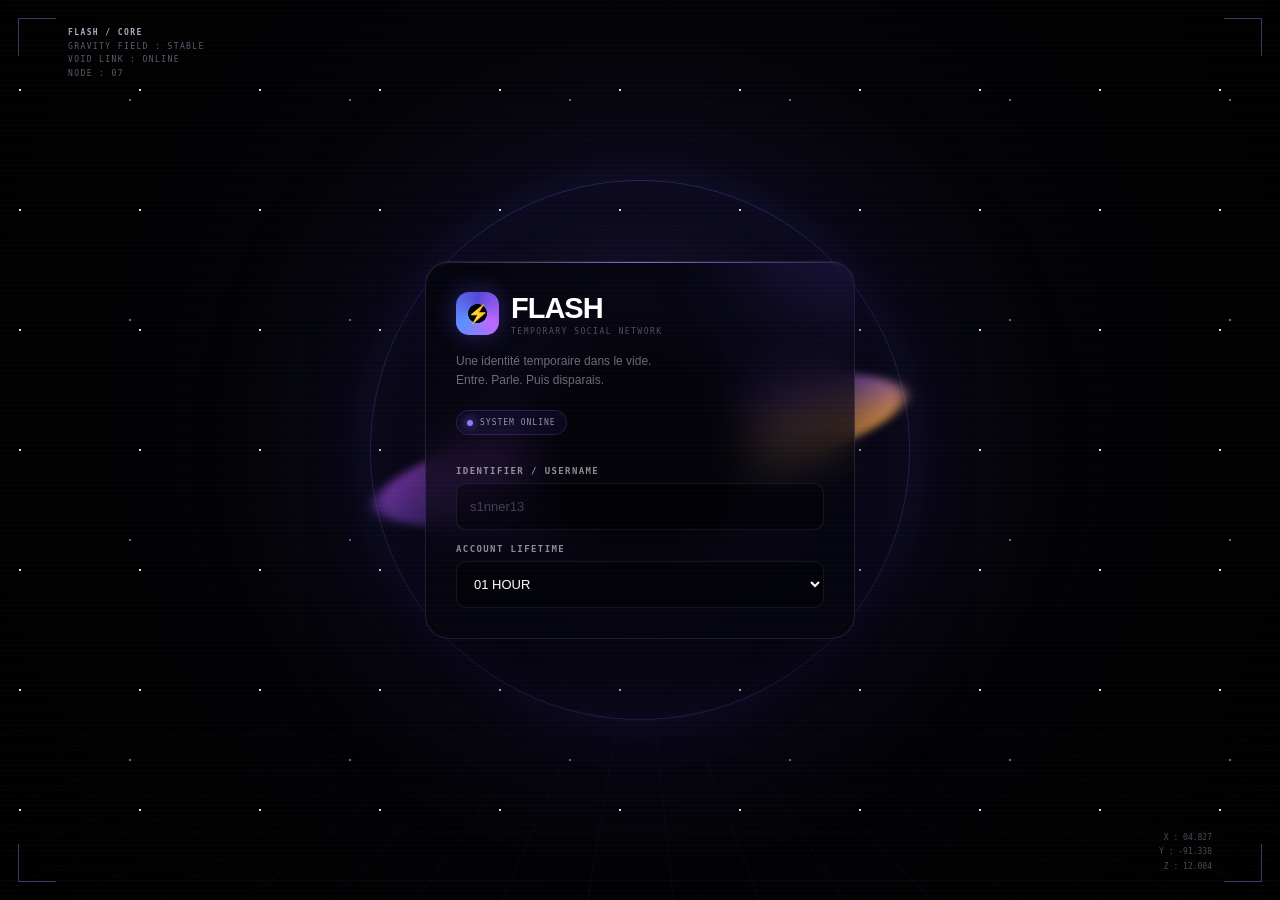
==== commit 189a739d: "Update index.html" ====
--- a/index.html
+++ b/index.html
@@ -1,1352 +1,909 @@
 <!DOCTYPE html>
 <html lang="fr">
-
 <head>
-
 <meta charset="UTF-8">
-
-<meta
-    name="viewport"
-    content="width=device-width, initial-scale=1.0"
->
-
-<meta
-    name="theme-color"
-    content="#000000"
->
+<meta name="viewport" content="width=device-width, initial-scale=1.0">
+<meta name="theme-color" content="#020204">
 
 <title>FLASH — Enter the Void</title>
 
-
 <style>
 
-/* =========================================================
-   FLASH V0.3
-   COSMIC INTERFACE
-========================================================= */
-
-:root {
-
-    --bg: #000004;
-
-    --panel:
-        rgba(8, 8, 15, .72);
-
-    --line:
-        rgba(150, 140, 255, .18);
-
-    --text:
-        #f5f4ff;
-
-    --muted:
-        rgba(235, 232, 255, .42);
-
-    --purple:
-        #806dff;
-
-    --blue:
-        #5d8dff;
-
-    --pink:
-        #c06cff;
-
-}
-
-
-/* =========================================================
-   RESET
-========================================================= */
+/* =====================================================
+   FLASH V0 — INDEX
+===================================================== */
 
 * {
-
-    box-sizing:
-        border-box;
-
-}
-
+    box-sizing: border-box;
+    margin: 0;
+    padding: 0;
+}
 
 html,
 body {
-
     width: 100%;
     min-height: 100%;
-
-    margin: 0;
-
-}
-
+}
 
 body {
-
-    min-height:
-        100dvh;
-
-    overflow:
-        hidden;
+    min-height: 100vh;
+    min-height: 100dvh;
+    overflow: hidden;
+
+    background: #020204;
+    color: white;
+
+    font-family:
+        Arial,
+        Helvetica,
+        sans-serif;
+}
+
+
+/* =====================================================
+   BACKGROUND
+===================================================== */
+
+.space {
+    position: fixed;
+    inset: 0;
+    overflow: hidden;
+    z-index: 0;
 
     background:
-        #000004;
-
-    color:
-        var(--text);
-
-    font-family:
-        Inter,
-        system-ui,
-        -apple-system,
-        BlinkMacSystemFont,
-        "Segoe UI",
-        sans-serif;
-
-}
-
-
-/* =========================================================
-   COSMOS
-========================================================= */
-
-.cosmos {
-
-    position:
-        fixed;
-
-    inset:
-        0;
-
-    overflow:
-        hidden;
-
-    pointer-events:
-        none;
-
-    z-index:
-        0;
-
-}
-
-
-/* =========================================================
-   STAR LAYERS
-========================================================= */
+        radial-gradient(
+            circle at 50% 45%,
+            #111020 0%,
+            #07070d 25%,
+            #020204 60%,
+            #000 100%
+        );
+}
+
+
+/* =====================================================
+   STARS
+===================================================== */
 
 .stars {
-
-    position:
-        absolute;
-
-    inset:
-        -50%;
+    position: absolute;
+    inset: -50%;
 
     background-image:
-
         radial-gradient(
             circle,
-            rgba(255,255,255,.85) 0 1px,
+            rgba(255,255,255,.9) 0 1px,
             transparent 1.5px
         ),
-
         radial-gradient(
             circle,
-            rgba(140,150,255,.55) 0 1px,
-            transparent 1.4px
-        ),
-
+            rgba(150,150,255,.65) 0 1px,
+            transparent 1.5px
+        );
+
+    background-size:
+        120px 120px,
+        220px 220px;
+
+    animation:
+        starsMove 90s linear infinite;
+}
+
+@keyframes starsMove {
+
+    from {
+        transform: translate(0,0);
+    }
+
+    to {
+        transform: translate(180px,100px);
+    }
+}
+
+
+/* =====================================================
+   NEBULA
+===================================================== */
+
+.nebula {
+    position: absolute;
+
+    width: 100vw;
+    height: 100vw;
+
+    left: 50%;
+    top: 50%;
+
+    transform: translate(-50%, -50%);
+
+    border-radius: 50%;
+
+    background:
         radial-gradient(
             circle,
-            rgba(255,255,255,.3) 0 1px,
-            transparent 1.3px
+            rgba(100,75,255,.16),
+            transparent 45%
         );
 
-    background-size:
-        115px 115px,
-        185px 185px,
-        290px 290px;
+    filter: blur(50px);
 
     animation:
-        starDrift 100s linear infinite;
-
-}
-
-
-.stars::before {
-
-    content:
-        "";
-
-    position:
-        absolute;
-
-    inset:
-        0;
+        nebulaPulse 8s ease-in-out infinite alternate;
+}
+
+@keyframes nebulaPulse {
+
+    from {
+        transform:
+            translate(-50%, -50%)
+            scale(.9);
+
+        opacity: .6;
+    }
+
+    to {
+        transform:
+            translate(-50%, -50%)
+            scale(1.1);
+
+        opacity: 1;
+    }
+}
+
+
+/* =====================================================
+   BLACK HOLE SYSTEM
+===================================================== */
+
+.black-hole {
+    position: absolute;
+
+    width: min(600px, 100vw);
+    height: min(600px, 100vw);
+
+    left: 50%;
+    top: 50%;
+
+    transform:
+        translate(-50%, -50%);
+}
+
+
+/* =====================================================
+   OUTER RING
+===================================================== */
+
+.gravity-ring {
+
+    position: absolute;
+
+    inset: 5%;
+
+    border-radius: 50%;
+
+    border:
+        1px solid
+        rgba(130,110,255,.25);
+
+    box-shadow:
+        0 0 50px rgba(90,70,255,.12),
+        inset 0 0 50px rgba(90,70,255,.08);
+
+    animation:
+        ringPulse 5s ease-in-out infinite alternate;
+}
+
+@keyframes ringPulse {
+
+    from {
+        transform: scale(.96);
+        opacity: .35;
+    }
+
+    to {
+        transform: scale(1.04);
+        opacity: .8;
+    }
+}
+
+
+/* =====================================================
+   ACCRETION DISK
+===================================================== */
+
+.disk {
+
+    position: absolute;
+
+    width: 90%;
+    height: 36%;
+
+    left: 5%;
+    top: 32%;
+
+    border-radius: 50%;
 
     background:
-
-        radial-gradient(
-            ellipse at center,
-            transparent 0 25%,
-            rgba(0,0,0,.65) 68%,
-            #000 100%
+        conic-gradient(
+            from 0deg,
+
+            transparent 0deg,
+
+            rgba(70,80,255,.2) 35deg,
+
+            rgba(130,80,255,.8) 70deg,
+
+            rgba(255,170,80,.95) 100deg,
+
+            rgba(255,220,150,.65) 120deg,
+
+            rgba(120,80,255,.75) 150deg,
+
+            transparent 190deg,
+
+            rgba(70,100,255,.3) 230deg,
+
+            rgba(190,80,255,.75) 290deg,
+
+            transparent 340deg
         );
 
-}
-
-
-@keyframes starDrift {
+    filter: blur(7px);
+
+    transform:
+        rotate(-12deg)
+        rotateX(60deg);
+
+    animation:
+        diskSpin 14s linear infinite;
+}
+
+@keyframes diskSpin {
 
     from {
-
         transform:
-            translate3d(0,0,0);
-
+            rotate(-12deg)
+            rotateX(60deg)
+            rotate(0deg);
     }
 
     to {
-
         transform:
-            translate3d(220px,130px,0);
-
-    }
-
-}
-
-
-/* =========================================================
-   NEBULA
-========================================================= */
-
-.nebula {
-
-    position:
-        absolute;
-
-    left:
-        50%;
-
-    top:
-        50%;
-
-    width:
-        110vw;
-
-    height:
-        110vw;
-
-    max-width:
-        1300px;
-
-    max-height:
-        1300px;
+            rotate(-12deg)
+            rotateX(60deg)
+            rotate(360deg);
+    }
+}
+
+
+/* =====================================================
+   DISK INNER RING
+===================================================== */
+
+.disk::before {
+
+    content: "";
+
+    position: absolute;
+
+    inset: 10%;
+
+    border-radius: 50%;
+
+    border:
+        7px solid
+        rgba(255,255,255,.13);
+
+    filter: blur(5px);
+}
+
+
+/* =====================================================
+   BLACK CENTER
+===================================================== */
+
+.horizon {
+
+    position: absolute;
+
+    width: 35%;
+    aspect-ratio: 1;
+
+    left: 32.5%;
+    top: 32.5%;
+
+    border-radius: 50%;
+
+    background: #000;
+
+    box-shadow:
+        0 0 30px #000,
+        0 0 70px rgba(0,0,0,.95);
+
+    z-index: 5;
+}
+
+
+/* =====================================================
+   HORIZON GLOW
+===================================================== */
+
+.horizon-glow {
+
+    position: absolute;
+
+    width: 45%;
+    aspect-ratio: 1;
+
+    left: 27.5%;
+    top: 27.5%;
+
+    border-radius: 50%;
+
+    border:
+        2px solid
+        rgba(170,145,255,.25);
+
+    box-shadow:
+        0 0 30px rgba(130,100,255,.2);
+
+    animation:
+        horizonGlow 4s ease-in-out infinite alternate;
+
+    z-index: 4;
+}
+
+@keyframes horizonGlow {
+
+    from {
+        transform: scale(.95);
+        opacity: .35;
+    }
+
+    to {
+        transform: scale(1.05);
+        opacity: .85;
+    }
+}
+
+
+/* =====================================================
+   PARTICLES
+===================================================== */
+
+#particles {
+    position: absolute;
+    inset: 0;
+    z-index: 6;
+}
+
+.particle {
+
+    position: absolute;
+
+    width: 2px;
+    height: 2px;
+
+    border-radius: 50%;
+
+    background: white;
+
+    box-shadow:
+        0 0 8px white;
+
+    animation:
+        particleOrbit var(--time) linear infinite;
+}
+
+@keyframes particleOrbit {
+
+    from {
+
+        transform:
+            rotate(0deg)
+            translateX(var(--distance));
+
+        opacity: 0;
+    }
+
+    15% {
+        opacity: 1;
+    }
+
+    85% {
+        opacity: 1;
+    }
+
+    to {
+
+        transform:
+            rotate(360deg)
+            translateX(var(--distance));
+
+        opacity: 0;
+    }
+}
+
+
+/* =====================================================
+   GRID
+===================================================== */
+
+.grid {
+
+    position: absolute;
+
+    width: 160%;
+    height: 45%;
+
+    left: -30%;
+    bottom: -10%;
 
     transform:
-        translate(-50%,-50%);
-
-    border-radius:
-        50%;
-
-    background:
-
-        radial-gradient(
-            circle at 50% 50%,
-            rgba(92,72,255,.13),
-            transparent 26%
-        ),
-
-        radial-gradient(
-            circle at 25% 40%,
-            rgba(80,120,255,.08),
-            transparent 28%
-        ),
-
-        radial-gradient(
-            circle at 75% 60%,
-            rgba(190,70,255,.08),
-            transparent 30%
-        );
-
-    filter:
-        blur(55px);
-
-    animation:
-        nebulaPulse 10s ease-in-out infinite alternate;
-
-}
-
-
-@keyframes nebulaPulse {
-
-    from {
-
-        opacity:
-            .55;
-
-        transform:
-            translate(-50%,-50%)
-            scale(.92);
-
-    }
-
-    to {
-
-        opacity:
-            1;
-
-        transform:
-            translate(-50%,-50%)
-            scale(1.08);
-
-    }
-
-}
-
-
-/* =========================================================
-   GRID
-========================================================= */
-
-.grid {
-
-    position:
-        absolute;
-
-    left:
-        50%;
-
-    bottom:
-        -15%;
-
-    width:
-        180%;
-
-    height:
-        65%;
-
-    transform:
-        translateX(-50%)
-        perspective(400px)
-        rotateX(62deg);
+        perspective(350px)
+        rotateX(60deg);
 
     background-image:
 
         linear-gradient(
-            rgba(120,110,255,.11) 1px,
+            rgba(100,90,255,.09) 1px,
             transparent 1px
         ),
 
         linear-gradient(
             90deg,
-            rgba(120,110,255,.11) 1px,
+            rgba(100,90,255,.09) 1px,
             transparent 1px
         );
 
     background-size:
         55px 55px;
 
-    mask-image:
-        linear-gradient(
-            to top,
-            black,
-            transparent
-        );
-
-    opacity:
-        .35;
-
-}
-
-
-/* =========================================================
-   BLACK HOLE
-========================================================= */
-
-.black-hole-system {
-
-    position:
-        absolute;
-
-    left:
-        50%;
-
-    top:
-        50%;
-
-    width:
-        min(560px, 70vw);
-
-    aspect-ratio:
-        1;
-
-    transform:
-        translate(-50%,-50%);
-
-}
-
-
-/* =========================================================
-   OUTER GRAVITY
-========================================================= */
-
-.gravity-ring {
-
-    position:
-        absolute;
-
-    inset:
-        2%;
-
-    border-radius:
-        50%;
-
-    border:
-        1px solid
-        rgba(130,120,255,.15);
-
-    box-shadow:
-
-        0 0 80px
-        rgba(90,80,255,.08),
-
-        inset 0 0 80px
-        rgba(100,80,255,.07);
-
-    animation:
-        gravityPulse 6s ease-in-out infinite alternate;
-
-}
-
-
-@keyframes gravityPulse {
-
-    from {
-
-        transform:
-            scale(.96);
-
-        opacity:
-            .35;
-
-    }
-
-    to {
-
-        transform:
-            scale(1.04);
-
-        opacity:
-            .85;
-
-    }
-
-}
-
-
-/* =========================================================
-   ACCRETION DISK
-========================================================= */
-
-.accretion {
-
-    position:
-        absolute;
-
-    left:
-        50%;
-
-    top:
-        50%;
-
-    width:
-        105%;
-
-    height:
-        42%;
-
-    transform:
-        translate(-50%,-50%)
-        rotate(-12deg)
-        perspective(500px)
-        rotateX(63deg);
-
-    border-radius:
-        50%;
+    opacity: .4;
+}
+
+
+/* =====================================================
+   HUD
+===================================================== */
+
+.hud {
+
+    position: fixed;
+
+    inset: 18px;
+
+    z-index: 3;
+
+    pointer-events: none;
+}
+
+
+/* CORNERS */
+
+.corner {
+
+    position: absolute;
+
+    width: 38px;
+    height: 38px;
+
+    border-color:
+        rgba(150,140,255,.4);
+
+    border-style:
+        solid;
+}
+
+.tl {
+    left: 0;
+    top: 0;
+
+    border-width:
+        1px 0 0 1px;
+}
+
+.tr {
+    right: 0;
+    top: 0;
+
+    border-width:
+        1px 1px 0 0;
+}
+
+.bl {
+    left: 0;
+    bottom: 0;
+
+    border-width:
+        0 0 1px 1px;
+}
+
+.br {
+    right: 0;
+    bottom: 0;
+
+    border-width:
+        0 1px 1px 0;
+}
+
+
+/* =====================================================
+   SYSTEM TEXT
+===================================================== */
+
+.system {
+
+    position: absolute;
+
+    top: 8px;
+    left: 50px;
+
+    color:
+        rgba(220,215,255,.42);
+
+    font-family: monospace;
+
+    font-size: 8px;
+
+    line-height: 1.7;
+
+    letter-spacing: 1.4px;
+}
+
+.system strong {
+    color:
+        rgba(230,225,255,.75);
+}
+
+
+/* =====================================================
+   COORDINATES
+===================================================== */
+
+.coordinates {
+
+    position: absolute;
+
+    right: 50px;
+    bottom: 8px;
+
+    color:
+        rgba(220,215,255,.35);
+
+    font-family: monospace;
+
+    font-size: 8px;
+
+    line-height: 1.8;
+
+    text-align: right;
+}
+
+
+/* =====================================================
+   SCANLINES
+===================================================== */
+
+.scanlines {
+
+    position: fixed;
+
+    inset: 0;
+
+    z-index: 20;
+
+    pointer-events: none;
 
     background:
-
-        conic-gradient(
-
-            from 0deg,
-
-            transparent 0deg,
-
-            rgba(70,90,255,.15) 35deg,
-
-            rgba(110,80,255,.65) 65deg,
-
-            rgba(255,170,90,.9) 90deg,
-
-            rgba(255,220,150,.55) 105deg,
-
-            rgba(110,80,255,.65) 140deg,
-
-            transparent 190deg,
-
-            rgba(70,120,255,.25) 235deg,
-
-            rgba(180,80,255,.75) 285deg,
-
-            transparent 335deg
-
-        );
-
-    filter:
-        blur(8px);
-
-    opacity:
-        .95;
-
-    animation:
-        accretionSpin 14s linear infinite;
-
-}
-
-
-.accretion::before {
-
-    content:
-        "";
-
-    position:
-        absolute;
-
-    inset:
-        10%;
-
-    border-radius:
-        50%;
-
-    border:
-        8px solid
-        rgba(255,255,255,.11);
-
-    filter:
-        blur(7px);
-
-}
-
-
-.accretion::after {
-
-    content:
-        "";
-
-    position:
-        absolute;
-
-    left:
-        50%;
-
-    top:
-        50%;
-
-    width:
-        43%;
-
-    height:
-        80%;
-
-    transform:
-        translate(-50%,-50%);
-
-    border-radius:
-        50%;
-
-    background:
-        #000;
-
-    box-shadow:
-        0 0 45px #000;
-
-}
-
-
-@keyframes accretionSpin {
-
-    from {
-
-        transform:
-            translate(-50%,-50%)
-            rotate(-12deg)
-            perspective(500px)
-            rotateX(63deg)
-            rotate(0deg);
-
-    }
-
-    to {
-
-        transform:
-            translate(-50%,-50%)
-            rotate(-12deg)
-            perspective(500px)
-            rotateX(63deg)
-            rotate(360deg);
-
-    }
-
-}
-
-
-/* =========================================================
-   EVENT HORIZON
-========================================================= */
-
-.horizon {
-
-    position:
-        absolute;
-
-    left:
-        50%;
-
-    top:
-        50%;
-
-    width:
-        34%;
-
-    aspect-ratio:
-        1;
-
-    transform:
-        translate(-50%,-50%);
-
-    border-radius:
-        50%;
-
-    background:
-        #000;
-
-    box-shadow:
-
-        0 0 30px
-        rgba(0,0,0,.95),
-
-        0 0 75px
-        rgba(40,30,100,.25);
-
-    z-index:
-        4;
-
-}
-
-
-/* =========================================================
-   HORIZON GLOW
-========================================================= */
-
-.horizon-glow {
-
-    position:
-        absolute;
-
-    left:
-        50%;
-
-    top:
-        50%;
-
-    width:
-        43%;
-
-    aspect-ratio:
-        1;
-
-    transform:
-        translate(-50%,-50%);
-
-    border-radius:
-        50%;
-
-    border:
-        2px solid
-        rgba(175,150,255,.25);
-
-    box-shadow:
-
-        0 0 35px
-        rgba(130,100,255,.22),
-
-        0 0 80px
-        rgba(90,80,255,.12);
-
-    animation:
-        horizonPulse 4s ease-in-out infinite alternate;
-
-    z-index:
-        3;
-
-}
-
-
-@keyframes horizonPulse {
-
-    from {
-
-        opacity:
-            .35;
-
-        transform:
-            translate(-50%,-50%)
-            scale(.96);
-
-    }
-
-    to {
-
-        opacity:
-            .9;
-
-        transform:
-            translate(-50%,-50%)
-            scale(1.04);
-
-    }
-
-}
-
-
-/* =========================================================
-   PARTICLES
-========================================================= */
-
-.particle-field {
-
-    position:
-        absolute;
-
-    inset:
-        0;
-
-}
-
-
-.particle {
-
-    position:
-        absolute;
-
-    width:
-        2px;
-
-    height:
-        2px;
-
-    border-radius:
-        50%;
-
-    background:
-        white;
-
-    box-shadow:
-        0 0 7px white;
-
-    animation:
-        particleOrbit
-        var(--speed)
-        linear infinite;
-
-}
-
-
-@keyframes particleOrbit {
-
-    from {
-
-        transform:
-            rotate(0deg)
-            translateX(var(--distance))
-            rotate(0deg);
-
-        opacity:
-            0;
-
-    }
-
-    15% {
-
-        opacity:
-            1;
-
-    }
-
-    85% {
-
-        opacity:
-            1;
-
-    }
-
-    to {
-
-        transform:
-            rotate(360deg)
-            translateX(var(--distance))
-            rotate(-360deg);
-
-        opacity:
-            0;
-
-    }
-
-}
-
-
-/* =========================================================
-   SCANLINES
-========================================================= */
-
-.scanlines {
-
-    position:
-        fixed;
-
-    inset:
-        0;
-
-    z-index:
-        20;
-
-    pointer-events:
-        none;
-
-    background:
-
         repeating-linear-gradient(
             to bottom,
-            rgba(255,255,255,.018) 0,
-            rgba(255,255,255,.018) 1px,
+            rgba(255,255,255,.015) 0px,
+            rgba(255,255,255,.015) 1px,
             transparent 1px,
             transparent 5px
         );
-
-    opacity:
-        .35;
-
-}
-
-
-.scanline {
-
-    position:
-        absolute;
-
-    left:
-        0;
-
-    right:
-        0;
-
-    height:
-        1px;
-
-    background:
-        rgba(150,140,255,.18);
-
-    box-shadow:
-        0 0 10px
-        rgba(120,110,255,.15);
-
-    animation:
-        scan 8s linear infinite;
-
-}
-
-
-@keyframes scan {
-
-    from {
-
-        top:
-            -5%;
-
-    }
-
-    to {
-
-        top:
-            105%;
-
-    }
-
-}
-
-
-/* =========================================================
-   HUD CORNERS
-========================================================= */
-
-.hud {
-
-    position:
-        fixed;
-
-    inset:
-        22px;
-
-    z-index:
-        5;
-
-    pointer-events:
-        none;
-
-}
-
-
-.corner {
-
-    position:
-        absolute;
-
-    width:
-        45px;
-
-    height:
-        45px;
-
-    border-color:
-        rgba(150,140,255,.35);
-
-    border-style:
-        solid;
-
-}
-
-
-.corner.tl {
-
-    top:
-        0;
-
-    left:
-        0;
-
-    border-width:
-        1px 0 0 1px;
-
-}
-
-
-.corner.tr {
-
-    top:
-        0;
-
-    right:
-        0;
-
-    border-width:
-        1px 1px 0 0;
-
-}
-
-
-.corner.bl {
-
-    bottom:
-        0;
-
-    left:
-        0;
-
-    border-width:
-        0 0 1px 1px;
-
-}
-
-
-.corner.br {
-
-    bottom:
-        0;
-
-    right:
-        0;
-
-    border-width:
-        0 1px 1px 0;
-
-}
-
-
-/* =========================================================
-   SYSTEM LABELS
-========================================================= */
-
-.system-info {
-
-    position:
-        absolute;
-
-    left:
-        24px;
-
-    top:
-        26px;
-
-    color:
-        rgba(220,215,255,.45);
-
-    font-size:
-        9px;
-
-    line-height:
-        1.7;
-
-    letter-spacing:
-        1.8px;
-
-    text-transform:
-        uppercase;
-
-}
-
-
-.system-info strong {
-
-    color:
-        rgba(220,215,255,.78);
-
-}
-
-
-.coordinates {
-
-    position:
-        absolute;
-
-    right:
-        24px;
-
-    bottom:
-        25px;
-
-    color:
-        rgba(220,215,255,.35);
-
-    font-family:
-        monospace;
-
-    font-size:
-        9px;
-
-    line-height:
-        1.8;
-
-    text-align:
-        right;
-
-}
-
-
-/* =========================================================
-   MAIN UI
-========================================================= */
+}
+
+
+/* =====================================================
+   MAIN
+===================================================== */
 
 .page {
 
-    position:
-        relative;
-
-    z-index:
-        10;
-
-    min-height:
-        100dvh;
-
-    display:
-        flex;
-
-    align-items:
-        center;
-
-    justify-content:
-        center;
-
-    padding:
-        25px;
-
-}
-
-
-/* =========================================================
+    position: relative;
+
+    z-index: 10;
+
+    width: 100%;
+    min-height: 100vh;
+    min-height: 100dvh;
+
+    display: flex;
+
+    align-items: center;
+
+    justify-content: center;
+
+    padding: 20px;
+}
+
+
+/* =====================================================
    CARD
-========================================================= */
+===================================================== */
 
 .card {
 
-    position:
-        relative;
-
-    width:
-        min(455px, 100%);
-
-    padding:
-        31px;
+    position: relative;
+
+    width: min(430px, 100%);
+
+    padding: 30px;
+
+    border-radius: 24px;
 
     border:
         1px solid
-        rgba(170,160,255,.14);
-
-    border-radius:
-        25px;
+        rgba(180,170,255,.15);
 
     background:
-
-        linear-gradient(
-            145deg,
-            rgba(15,14,24,.78),
-            rgba(2,2,7,.76)
-        );
+        rgba(5,5,12,.78);
 
     backdrop-filter:
-        blur(26px);
+        blur(22px);
 
     -webkit-backdrop-filter:
-        blur(26px);
+        blur(22px);
 
     box-shadow:
 
-        0 40px 120px
-        rgba(0,0,0,.72),
-
-        0 0 70px
-        rgba(80,70,180,.06),
+        0 35px 100px
+        rgba(0,0,0,.75),
+
+        0 0 60px
+        rgba(90,70,220,.08),
 
         inset 0 1px 0
-        rgba(255,255,255,.07);
-
-    overflow:
-        hidden;
-
-}
-
+        rgba(255,255,255,.08);
+
+    overflow: hidden;
+}
+
+
+/* =====================================================
+   CARD LIGHT
+===================================================== */
 
 .card::before {
 
-    content:
-        "";
-
-    position:
-        absolute;
-
-    inset:
-        0;
+    content: "";
+
+    position: absolute;
+
+    width: 220px;
+    height: 220px;
+
+    top: -150px;
+    right: -100px;
+
+    border-radius: 50%;
 
     background:
-
-        radial-gradient(
-            circle at 100% 0%,
-            rgba(130,100,255,.13),
-            transparent 34%
-        ),
-
-        radial-gradient(
-            circle at 0% 100%,
-            rgba(70,110,255,.07),
-            transparent 35%
-        );
-
-    pointer-events:
-        none;
-
-}
-
-
-.card-top-line {
-
-    position:
-        absolute;
-
-    left:
-        0;
-
-    right:
-        0;
-
-    top:
-        0;
-
-    height:
-        1px;
+        rgba(120,90,255,.16);
+
+    filter: blur(45px);
+
+    pointer-events: none;
+}
+
+
+/* =====================================================
+   TOP LINE
+===================================================== */
+
+.card-line {
+
+    position: absolute;
+
+    top: 0;
+    left: 0;
+    right: 0;
+
+    height: 1px;
 
     background:
-
         linear-gradient(
             90deg,
             transparent,
             rgba(150,130,255,.8),
             transparent
         );
-
-}
-
-
-/* =========================================================
+}
+
+
+/* =====================================================
    LOGO
-========================================================= */
+===================================================== */
 
 .logo-row {
 
-    position:
-        relative;
-
-    display:
-        flex;
-
-    align-items:
-        center;
-
-    gap:
-        13px;
-
+    display: flex;
+
+    align-items: center;
+
+    gap: 12px;
 }
 
 
 .logo-icon {
 
-    width:
-        44px;
-
-    height:
-        44px;
-
-    flex-shrink:
-        0;
-
-    display:
-        flex;
-
-    align-items:
-        center;
-
-    justify-content:
-        center;
-
-    border-radius:
-        13px;
+    width: 43px;
+    height: 43px;
+
+    display: flex;
+
+    align-items: center;
+    justify-content: center;
+
+    flex-shrink: 0;
+
+    border-radius: 13px;
 
     background:
-
         radial-gradient(
             circle,
             #000 0 30%,
             transparent 32%
         ),
-
         conic-gradient(
-            #5547d8,
-            #b866ff,
-            #5b91ff,
-            #5547d8
+            #5649d8,
+            #bd68ff,
+            #5c91ff,
+            #5649d8
         );
 
     box-shadow:
         0 0 25px
         rgba(110,90,255,.35);
 
-    font-size:
-        19px;
-
+    font-size: 18px;
 }
 
 
 .logo {
 
-    font-size:
-        30px;
-
-    font-weight:
-        950;
-
-    letter-spacing:
-        -1px;
-
+    font-size: 29px;
+
+    font-weight: 900;
+
+    letter-spacing: -1px;
 }
 
 
 .logo-sub {
+
+    margin-top: 2px;
 
     color:
         rgba(255,255,255,.3);
 
+    font-family: monospace;
+
+    font-size: 8px;
+
+    letter-spacing: 1.5px;
+}
+
+
+/* =====================================================
+   DESCRIPTION
+===================================================== */
+
+.subtitle {
+
+    margin:
+        16px 0 20px;
+
+    color:
+        rgba(235,230,255,.45);
+
+    font-size:
+        12px;
+
+    line-height:
+        1.6;
+}
+
+
+/* =====================================================
+   STATUS
+===================================================== */
+
+.status {
+
+    display: inline-flex;
+
+    align-items: center;
+
+    gap: 7px;
+
+    padding:
+        7px 10px;
+
+    margin-bottom:
+        17px;
+
+    border:
+        1px solid
+        rgba(130,115,255,.2);
+
+    border-radius:
+        999px;
+
+    background:
+        rgba(100,90,255,.07);
+
+    color:
+        rgba(220,215,255,.65);
+
     font-family:
         monospace;
 
     font-size:
-        9px;
+        8px;
 
     letter-spacing:
-        2px;
-
-}
-
-
-/* =========================================================
-   DESCRIPTION
-========================================================= */
-
-.subtitle {
-
-    position:
-        relative;
+        1px;
+}
+
+
+.status-dot {
+
+    width: 6px;
+    height: 6px;
+
+    border-radius: 50%;
+
+    background:
+        #8c7cff;
+
+    box-shadow:
+        0 0 10px
+        #8c7cff;
+
+    animation:
+        blink 1.8s infinite;
+}
+
+
+@keyframes blink {
+
+    0%,
+    100% {
+        opacity: .35;
+    }
+
+    50% {
+        opacity: 1;
+    }
+}
+
+
+/* =====================================================
+   LABELS
+===================================================== */
+
+label {
+
+    display: block;
 
     margin:
-        14px 0 22px;
+        14px 0 7px;
 
     color:
-        var(--muted);
-
-    font-size:
-        12px;
-
-    line-height:
-        1.65;
-
-}
-
-
-/* =========================================================
-   STATUS
-========================================================= */
-
-.status {
-
-    display:
-        inline-flex;
-
-    align-items:
-        center;
-
-    gap:
-        8px;
-
-    margin-bottom:
-        18px;
-
-    padding:
-        7px 10px;
-
-    border:
-        1px solid
-        rgba(120,110,255,.2);
-
-    border-radius:
-        999px;
-
-    background:
-        rgba(100,90,255,.07);
-
-    color:
-        rgba(215,210,255,.65);
+        rgba(255,255,255,.55);
 
     font-family:
         monospace;
@@ -1354,97 +911,24 @@
     font-size:
         9px;
 
+    font-weight:
+        bold;
+
     letter-spacing:
-        1px;
-
-}
-
-
-.status-dot {
-
-    width:
-        6px;
-
-    height:
-        6px;
-
-    border-radius:
-        50%;
-
-    background:
-        #8c7cff;
-
-    box-shadow:
-        0 0 12px
-        #8c7cff;
-
-    animation:
-        statusBlink 1.8s infinite;
-
-}
-
-
-@keyframes statusBlink {
-
-    0%,100% {
-
-        opacity:
-            .35;
-
-    }
-
-    50% {
-
-        opacity:
-            1;
-
-    }
-
-}
-
-
-/* =========================================================
-   LABEL
-========================================================= */
-
-label {
-
-    display:
-        block;
-
-    margin:
-        15px 0 7px;
-
-    color:
-        rgba(255,255,255,.58);
-
-    font-family:
-        monospace;
-
-    font-size:
-        9px;
-
-    font-weight:
-        700;
-
-    letter-spacing:
-        1.5px;
-
-}
-
-
-/* =========================================================
-   INPUT
-========================================================= */
+        1.4px;
+}
+
+
+/* =====================================================
+   INPUTS
+===================================================== */
 
 input,
 select {
 
-    width:
-        100%;
-
-    height:
-        47px;
+    width: 100%;
+
+    height: 47px;
 
     padding:
         0 13px;
@@ -1456,11 +940,10 @@
     border-radius:
         10px;
 
-    outline:
-        none;
+    outline: none;
 
     background:
-        rgba(0,0,0,.35);
+        rgba(0,0,0,.38);
 
     color:
         white;
@@ -1470,7 +953,6 @@
 
     transition:
         .2s;
-
 }
 
 
@@ -1478,7 +960,6 @@
 
     color:
         rgba(255,255,255,.24);
-
 }
 
 
@@ -1486,174 +967,424 @@
 select:focus {
 
     border-color:
-        rgba(130,115,255,.65);
+        rgba(130,115,255,.7);
+
+    background:
+        rgba(15,13,28,.65);
 
     box-shadow:
         0 0 0 3px
-        rgba(110,90,255,.08);
+        rgba(100,85,255,.08);
+}
+
+
+select {
+
+    cursor: pointer;
+}
+
+
+/* =====================================================
+   BUTTON
+===================================================== */
+
+#create {
+
+    position: relative;
+
+    width: 100%;
+
+    height: 50px;
+
+    margin-top: 20px;
+
+    border:
+        1px solid
+        rgba(255,255,255,.12);
+
+    border-radius:
+        11px;
 
     background:
-        rgba(15,13,28,.6);
-
-}
-
-
-select {
+        linear-gradient(
+            110deg,
+            #5144ca,
+            #765be0,
+            #4f72d5
+        );
+
+    color:
+        white;
+
+    font-family:
+        monospace;
+
+    font-size:
+        10px;
+
+    font-weight:
+        900;
+
+    letter-spacing:
+        1.1px;
 
     cursor:
         pointer;
 
-}
-
-
-/* =========================================================
-   CREATE BUTTON
-========================================================= */
-
-#create {
-
-    position:
-        relative;
-
-    width:
-        100%;
-
-    height:
-        50px;
+    box-shadow:
+        0 15px 35px
+        rgba(75,65,210,.25);
+
+    transition:
+        .18s;
+
+    overflow:
+        hidden;
+}
+
+
+#create::before {
+
+    content: "";
+
+    position: absolute;
+
+    top: 0;
+    bottom: 0;
+
+    left: -45%;
+
+    width: 35%;
+
+    transform:
+        skewX(-20deg);
+
+    background:
+        rgba(255,255,255,.22);
+
+    animation:
+        buttonScan 3s infinite;
+}
+
+
+@keyframes buttonScan {
+
+    0% {
+        left: -45%;
+    }
+
+    45%,
+    100% {
+        left: 120%;
+    }
+}
+
+
+#create:hover {
+
+    transform:
+        translateY(-2px);
+
+    box-shadow:
+        0 20px 45px
+        rgba(75,65,220,.35);
+}
+
+
+#create:active {
+
+    transform:
+        scale(.985);
+}
+
+
+/* =====================================================
+   ERROR
+===================================================== */
+
+#error {
+
+    min-height:
+        18px;
 
     margin-top:
-        21px;
-
-    border:
+        8px;
+
+    color:
+        #ff7171;
+
+    font-size:
+        11px;
+
+    text-align:
+        center;
+}
+
+
+/* =====================================================
+   FOOTER
+===================================================== */
+
+.footer {
+
+    margin-top:
+        17px;
+
+    padding-top:
+        13px;
+
+    border-top:
         1px solid
-        rgba(255,255,255,.1);
-
-    border-radius:
-        11px;
-
-    background:
-
-        linear-gradient(
-            110deg,
-            #4e43c8,
-            #765be0,
-            #4e70d0
-        );
+        rgba(255,255,255,.055);
 
     color:
-        white;
+        rgba(255,255,255,.22);
 
     font-family:
         monospace;
 
     font-size:
-        11px;
-
-    font-weight:
-        900;
-
-    letter-spacing:
-        1.2px;
-
-    cursor:
-        pointer;
-
-    overflow:
-        hidden;
-
-    box-shadow:
-        0 15px 35px
-        rgba(75,65,200,.25);
-
-    transition:
-        .18s;
-
-}
-
-
-#create::before {
-
-    content:
-        "";
-
-    position:
-        absolute;
-
-    top:
-        0;
-
-    bottom:
-        0;
-
-    width:
-        35%;
-
-    left:
-        -40%;
-
-    background:
-        linear-gradient(
-            90deg,
-            transparent,
-            rgba(255,255,255,.3),
-            transparent
-        );
-
-    transform:
-        skewX(-20deg);
-
-    animation:
-        buttonScan 3.5s infinite;
-
-}
-
-
-@keyframes buttonScan {
-
-    0% {
-
-        left:
-            -40%;
-
-    }
-
-    45%,100% {
-
-        left:
-            120%;
-
-    }
-
-}
-
-
-#create:hover {
-
-    transform:
-        translateY(-2px);
-
-    box-shadow:
-        0 18px 45px
-        rgba(75,65,220,.35);
-
-}
-
-
-#create:active {
-
-    transform:
-        scale(.985);
-
-}
-
-
-/* =========================================================
-   ERROR
-========================================================= */
-
-#error {
-
-    min-height:
-        18px;
-
-    
+        8px;
+
+    line-height:
+        1.7;
+
+    text-align:
+        center;
+}
+
+
+.footer strong {
+
+    color:
+        rgba(220,215,255,.5);
+}
+
+
+/* =====================================================
+   MOBILE
+===================================================== */
+
+@media (max-width: 600px) {
+
+    .page {
+        padding: 13px;
+    }
+
+    .card {
+        padding: 23px 18px;
+        border-radius: 20px;
+    }
+
+    .black-hole {
+        width: 120vw;
+        height: 120vw;
+    }
+
+    .system {
+        left: 35px;
+        top: 7px;
+        font-size: 7px;
+    }
+
+    .coordinates {
+        right: 35px;
+        bottom: 7px;
+        font-size: 7px;
+    }
+
+    .hud {
+        inset: 12px;
+    }
+
+}
+
+
+/* =====================================================
+   SMALL HEIGHT
+===================================================== */
+
+@media (max-height: 650px) {
+
+    .page {
+        align-items: flex-start;
+        padding-top: 10px;
+        padding-bottom: 10px;
+    }
+
+    .card {
+        padding: 18px;
+    }
+
+    .subtitle {
+        margin:
+            10px 0 13px;
+    }
+
+    label {
+        margin-top:
+            9px;
+    }
+
+    #create {
+        margin-top:
+            14px;
+    }
+
+}
+
+</style>
+</head>
+
+
+<body>
+
+
+<!-- =====================================================
+     SPACE
+===================================================== -->
+
+<div class="space">
+
+    <div class="stars"></div>
+
+    <div class="nebula"></div>
+
+    <div class="grid"></div>
+
+
+    <div class="black-hole">
+
+        <div class="gravity-ring"></div>
+
+        <div class="disk"></div>
+
+        <div class="horizon-glow"></div>
+
+        <div class="horizon"></div>
+
+        <div id="particles"></div>
+
+    </div>
+
+</div>
+
+
+<!-- =====================================================
+     HUD
+===================================================== -->
+
+<div class="hud">
+
+    <div class="corner tl"></div>
+    <div class="corner tr"></div>
+    <div class="corner bl"></div>
+    <div class="corner br"></div>
+
+
+    <div class="system">
+
+        <strong>FLASH / CORE</strong><br>
+        GRAVITY FIELD : STABLE<br>
+        VOID LINK : ONLINE<br>
+        NODE : 07
+
+    </div>
+
+
+    <div class="coordinates">
+
+        X : <span id="x">04.827</span><br>
+        Y : <span id="y">-91.338</span><br>
+        Z : <span id="z">12.004</span>
+
+    </div>
+
+</div>
+
+
+<div class="scanlines"></div>
+
+
+<!-- =====================================================
+     MAIN
+===================================================== -->
+
+<main class="page">
+
+
+    <section class="card">
+
+        <div class="card-line"></div>
+
+
+        <div class="logo-row">
+
+            <div class="logo-icon">
+                ⚡
+            </div>
+
+
+            <div>
+
+                <div class="logo">
+                    FLASH
+                </div>
+
+                <div class="logo-sub">
+                    TEMPORARY SOCIAL NETWORK
+                </div>
+
+            </div>
+
+        </div>
+
+
+        <p class="subtitle">
+
+            Une identité temporaire dans le vide.
+            <br>
+            Entre. Parle. Puis disparais.
+
+        </p>
+
+
+        <div class="status">
+
+            <span class="status-dot"></span>
+
+            SYSTEM ONLINE
+
+        </div>
+
+
+        <!-- USERNAME -->
+
+        <label for="username">
+            IDENTIFIER / USERNAME
+        </label>
+
+        <input
+            id="username"
+            type="text"
+            maxlength="24"
+            placeholder="s1nner13"
+            autocomplete="off"
+            spellcheck="false"
+        >
+
+
+        <!-- DURATION -->
+
+        <label for="duration">
+            ACCOUNT LIFETIME
+        </label>
+
+        <select id="duration">
+
+            <option value="3600000">
+                01 HOUR
+            </option>
+
+            <option value="21600000">
+           
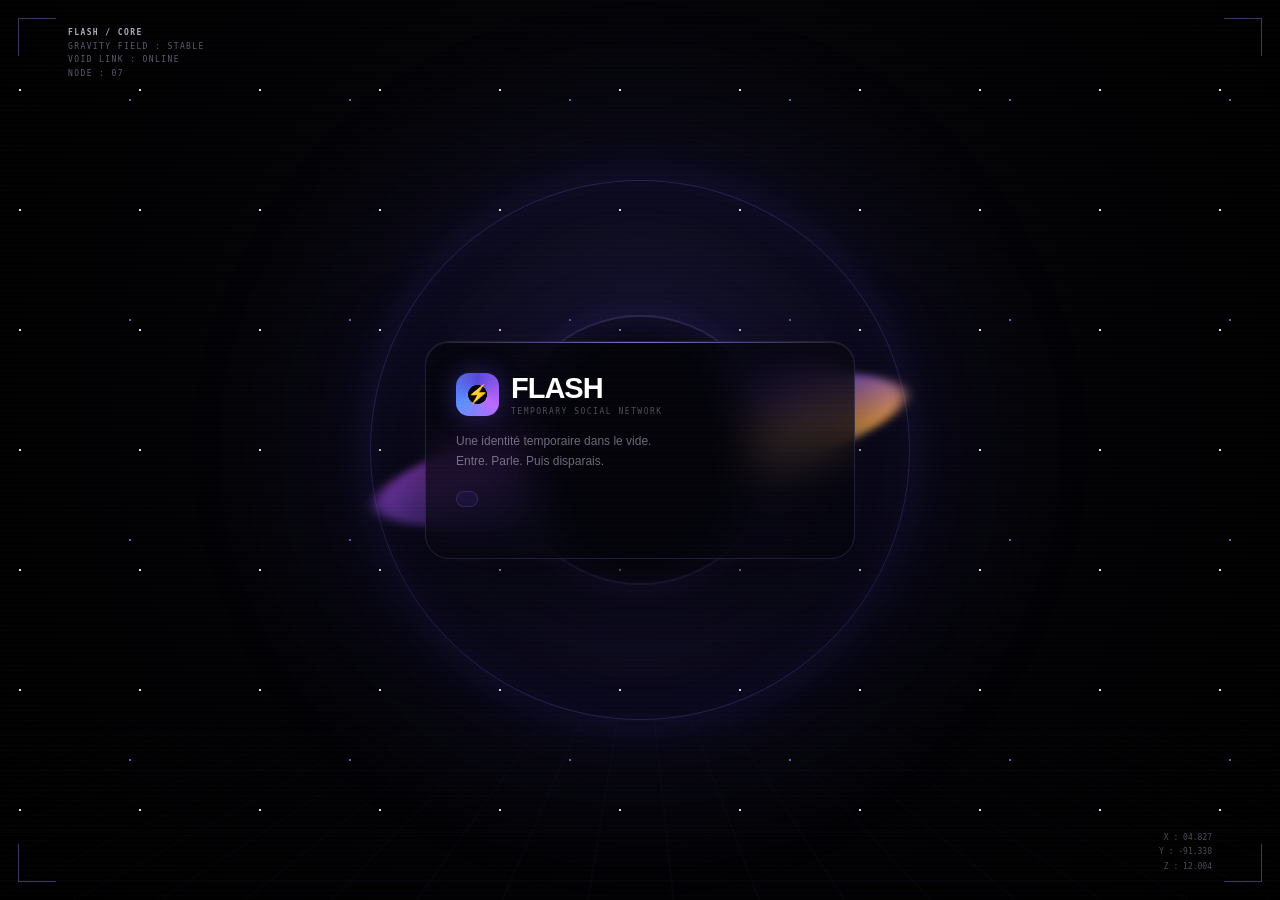
==== commit 68716375: "Update index.html" ====
--- a/index.html
+++ b/index.html
@@ -1,16 +1,24 @@
 <!DOCTYPE html>
 <html lang="fr">
+
 <head>
+
 <meta charset="UTF-8">
-<meta name="viewport" content="width=device-width, initial-scale=1.0">
+
+<meta
+    name="viewport"
+    content="width=device-width, initial-scale=1.0"
+>
+
 <meta name="theme-color" content="#020204">
 
 <title>FLASH — Enter the Void</title>
 
+
 <style>
 
 /* =====================================================
-   FLASH V0 — INDEX
+   FLASH V0
 ===================================================== */
 
 * {
@@ -26,11 +34,14 @@
 }
 
 body {
+
     min-height: 100vh;
     min-height: 100dvh;
+
     overflow: hidden;
 
     background: #020204;
+
     color: white;
 
     font-family:
@@ -41,13 +52,17 @@
 
 
 /* =====================================================
-   BACKGROUND
+   SPACE
 ===================================================== */
 
 .space {
+
     position: fixed;
+
     inset: 0;
+
     overflow: hidden;
+
     z-index: 0;
 
     background:
@@ -66,15 +81,19 @@
 ===================================================== */
 
 .stars {
+
     position: absolute;
+
     inset: -50%;
 
     background-image:
+
         radial-gradient(
             circle,
             rgba(255,255,255,.9) 0 1px,
             transparent 1.5px
         ),
+
         radial-gradient(
             circle,
             rgba(150,150,255,.65) 0 1px,
@@ -89,15 +108,19 @@
         starsMove 90s linear infinite;
 }
 
+
 @keyframes starsMove {
 
     from {
-        transform: translate(0,0);
+        transform:
+            translate(0,0);
     }
 
     to {
-        transform: translate(180px,100px);
-    }
+        transform:
+            translate(180px,100px);
+    }
+
 }
 
 
@@ -106,6 +129,7 @@
 ===================================================== */
 
 .nebula {
+
     position: absolute;
 
     width: 100vw;
@@ -114,52 +138,65 @@
     left: 50%;
     top: 50%;
 
-    transform: translate(-50%, -50%);
+    transform:
+        translate(-50%, -50%);
 
     border-radius: 50%;
 
     background:
+
         radial-gradient(
             circle,
             rgba(100,75,255,.16),
             transparent 45%
         );
 
-    filter: blur(50px);
+    filter:
+        blur(50px);
 
     animation:
         nebulaPulse 8s ease-in-out infinite alternate;
 }
 
+
 @keyframes nebulaPulse {
 
     from {
+
         transform:
             translate(-50%, -50%)
             scale(.9);
 
         opacity: .6;
+
     }
 
     to {
+
         transform:
             translate(-50%, -50%)
             scale(1.1);
 
         opacity: 1;
-    }
-}
-
-
-/* =====================================================
-   BLACK HOLE SYSTEM
+
+    }
+
+}
+
+
+/* =====================================================
+   BLACK HOLE
 ===================================================== */
 
 .black-hole {
+
     position: absolute;
 
-    width: min(600px, 100vw);
-    height: min(600px, 100vw);
+    width:
+        min(600px, 100vw);
+
+    height:
+        min(600px, 100vw);
 
     left: 50%;
     top: 50%;
@@ -170,7 +207,7 @@
 
 
 /* =====================================================
-   OUTER RING
+   GRAVITY RING
 ===================================================== */
 
 .gravity-ring {
@@ -186,24 +223,40 @@
         rgba(130,110,255,.25);
 
     box-shadow:
-        0 0 50px rgba(90,70,255,.12),
-        inset 0 0 50px rgba(90,70,255,.08);
+
+        0 0 50px
+        rgba(90,70,255,.12),
+
+        inset 0 0 50px
+        rgba(90,70,255,.08);
 
     animation:
         ringPulse 5s ease-in-out infinite alternate;
 }
 
+
 @keyframes ringPulse {
 
     from {
-        transform: scale(.96);
-        opacity: .35;
+
+        transform:
+            scale(.96);
+
+        opacity:
+            .35;
+
     }
 
     to {
-        transform: scale(1.04);
-        opacity: .8;
-    }
+
+        transform:
+            scale(1.04);
+
+        opacity:
+            .8;
+
+    }
+
 }
 
 
@@ -224,7 +277,9 @@
     border-radius: 50%;
 
     background:
+
         conic-gradient(
+
             from 0deg,
 
             transparent 0deg,
@@ -246,9 +301,11 @@
             rgba(190,80,255,.75) 290deg,
 
             transparent 340deg
+
         );
 
-    filter: blur(7px);
+    filter:
+        blur(7px);
 
     transform:
         rotate(-12deg)
@@ -258,48 +315,51 @@
         diskSpin 14s linear infinite;
 }
 
+
+.disk::before {
+
+    content: "";
+
+    position: absolute;
+
+    inset: 10%;
+
+    border-radius: 50%;
+
+    border:
+        7px solid
+        rgba(255,255,255,.13);
+
+    filter:
+        blur(5px);
+}
+
+
 @keyframes diskSpin {
 
     from {
+
         transform:
             rotate(-12deg)
             rotateX(60deg)
             rotate(0deg);
+
     }
 
     to {
+
         transform:
             rotate(-12deg)
             rotateX(60deg)
             rotate(360deg);
-    }
-}
-
-
-/* =====================================================
-   DISK INNER RING
-===================================================== */
-
-.disk::before {
-
-    content: "";
-
-    position: absolute;
-
-    inset: 10%;
-
-    border-radius: 50%;
-
-    border:
-        7px solid
-        rgba(255,255,255,.13);
-
-    filter: blur(5px);
-}
-
-
-/* =====================================================
-   BLACK CENTER
+
+    }
+
+}
+
+
+/* =====================================================
+   EVENT HORIZON
 ===================================================== */
 
 .horizon {
@@ -314,11 +374,15 @@
 
     border-radius: 50%;
 
-    background: #000;
+    background:
+        #000;
 
     box-shadow:
+
         0 0 30px #000,
-        0 0 70px rgba(0,0,0,.95);
+
+        0 0 70px
+        rgba(0,0,0,.95);
 
     z-index: 5;
 }
@@ -345,7 +409,8 @@
         rgba(170,145,255,.25);
 
     box-shadow:
-        0 0 30px rgba(130,100,255,.2);
+        0 0 30px
+        rgba(130,100,255,.2);
 
     animation:
         horizonGlow 4s ease-in-out infinite alternate;
@@ -353,17 +418,29 @@
     z-index: 4;
 }
 
+
 @keyframes horizonGlow {
 
     from {
-        transform: scale(.95);
-        opacity: .35;
+
+        transform:
+            scale(.95);
+
+        opacity:
+            .35;
+
     }
 
     to {
-        transform: scale(1.05);
-        opacity: .85;
-    }
+
+        transform:
+            scale(1.05);
+
+        opacity:
+            .85;
+
+    }
+
 }
 
 
@@ -372,10 +449,14 @@
 ===================================================== */
 
 #particles {
+
     position: absolute;
+
     inset: 0;
+
     z-index: 6;
 }
+
 
 .particle {
 
@@ -392,8 +473,11 @@
         0 0 8px white;
 
     animation:
-        particleOrbit var(--time) linear infinite;
-}
+        particleOrbit
+        var(--time)
+        linear infinite;
+}
+
 
 @keyframes particleOrbit {
 
@@ -404,6 +488,7 @@
             translateX(var(--distance));
 
         opacity: 0;
+
     }
 
     15% {
@@ -421,7 +506,9 @@
             translateX(var(--distance));
 
         opacity: 0;
-    }
+
+    }
+
 }
 
 
@@ -459,7 +546,8 @@
     background-size:
         55px 55px;
 
-    opacity: .4;
+    opacity:
+        .4;
 }
 
 
@@ -478,8 +566,6 @@
     pointer-events: none;
 }
 
-
-/* CORNERS */
 
 .corner {
 
@@ -495,7 +581,9 @@
         solid;
 }
 
+
 .tl {
+
     left: 0;
     top: 0;
 
@@ -503,7 +591,9 @@
         1px 0 0 1px;
 }
 
+
 .tr {
+
     right: 0;
     top: 0;
 
@@ -511,7 +601,9 @@
         1px 1px 0 0;
 }
 
+
 .bl {
+
     left: 0;
     bottom: 0;
 
@@ -519,7 +611,9 @@
         0 0 1px 1px;
 }
 
+
 .br {
+
     right: 0;
     bottom: 0;
 
@@ -529,7 +623,7 @@
 
 
 /* =====================================================
-   SYSTEM TEXT
+   HUD TEXT
 ===================================================== */
 
 .system {
@@ -542,25 +636,27 @@
     color:
         rgba(220,215,255,.42);
 
-    font-family: monospace;
-
-    font-size: 8px;
-
-    line-height: 1.7;
-
-    letter-spacing: 1.4px;
-}
+    font-family:
+        monospace;
+
+    font-size:
+        8px;
+
+    line-height:
+        1.7;
+
+    letter-spacing:
+        1.4px;
+}
+
 
 .system strong {
+
     color:
         rgba(230,225,255,.75);
 }
 
 
-/* =====================================================
-   COORDINATES
-===================================================== */
-
 .coordinates {
 
     position: absolute;
@@ -571,13 +667,17 @@
     color:
         rgba(220,215,255,.35);
 
-    font-family: monospace;
-
-    font-size: 8px;
-
-    line-height: 1.8;
-
-    text-align: right;
+    font-family:
+        monospace;
+
+    font-size:
+        8px;
+
+    line-height:
+        1.8;
+
+    text-align:
+        right;
 }
 
 
@@ -596,6 +696,7 @@
     pointer-events: none;
 
     background:
+
         repeating-linear-gradient(
             to bottom,
             rgba(255,255,255,.015) 0px,
@@ -607,7 +708,7 @@
 
 
 /* =====================================================
-   MAIN
+   PAGE
 ===================================================== */
 
 .page {
@@ -617,16 +718,24 @@
     z-index: 10;
 
     width: 100%;
-    min-height: 100vh;
-    min-height: 100dvh;
-
-    display: flex;
-
-    align-items: center;
-
-    justify-content: center;
-
-    padding: 20px;
+
+    min-height:
+        100vh;
+
+    min-height:
+        100dvh;
+
+    display:
+        flex;
+
+    align-items:
+        center;
+
+    justify-content:
+        center;
+
+    padding:
+        20px;
 }
 
 
@@ -638,11 +747,14 @@
 
     position: relative;
 
-    width: min(430px, 100%);
-
-    padding: 30px;
-
-    border-radius: 24px;
+    width:
+        min(430px, 100%);
+
+    padding:
+        30px;
+
+    border-radius:
+        24px;
 
     border:
         1px solid
@@ -668,40 +780,10 @@
         inset 0 1px 0
         rgba(255,255,255,.08);
 
-    overflow: hidden;
-}
-
-
-/* =====================================================
-   CARD LIGHT
-===================================================== */
-
-.card::before {
-
-    content: "";
-
-    position: absolute;
-
-    width: 220px;
-    height: 220px;
-
-    top: -150px;
-    right: -100px;
-
-    border-radius: 50%;
-
-    background:
-        rgba(120,90,255,.16);
-
-    filter: blur(45px);
-
-    pointer-events: none;
-}
-
-
-/* =====================================================
-   TOP LINE
-===================================================== */
+    overflow:
+        hidden;
+}
+
 
 .card-line {
 
@@ -729,34 +811,48 @@
 
 .logo-row {
 
-    display: flex;
-
-    align-items: center;
-
-    gap: 12px;
+    display:
+        flex;
+
+    align-items:
+        center;
+
+    gap:
+        12px;
 }
 
 
 .logo-icon {
 
-    width: 43px;
-    height: 43px;
-
-    display: flex;
-
-    align-items: center;
-    justify-content: center;
-
-    flex-shrink: 0;
-
-    border-radius: 13px;
+    width:
+        43px;
+
+    height:
+        43px;
+
+    display:
+        flex;
+
+    align-items:
+        center;
+
+    justify-content:
+        center;
+
+    flex-shrink:
+        0;
+
+    border-radius:
+        13px;
 
     background:
+
         radial-gradient(
             circle,
             #000 0 30%,
             transparent 32%
         ),
+
         conic-gradient(
             #5649d8,
             #bd68ff,
@@ -768,37 +864,45 @@
         0 0 25px
         rgba(110,90,255,.35);
 
-    font-size: 18px;
+    font-size:
+        18px;
 }
 
 
 .logo {
 
-    font-size: 29px;
-
-    font-weight: 900;
-
-    letter-spacing: -1px;
+    font-size:
+        29px;
+
+    font-weight:
+        900;
+
+    letter-spacing:
+        -1px;
 }
 
 
 .logo-sub {
 
-    margin-top: 2px;
+    margin-top:
+        2px;
 
     color:
         rgba(255,255,255,.3);
 
-    font-family: monospace;
-
-    font-size: 8px;
-
-    letter-spacing: 1.5px;
-}
-
-
-/* =====================================================
-   DESCRIPTION
+    font-family:
+        monospace;
+
+    font-size:
+        8px;
+
+    letter-spacing:
+        1.5px;
+}
+
+
+/* =====================================================
+   SUBTITLE
 ===================================================== */
 
 .subtitle {
@@ -823,11 +927,14 @@
 
 .status {
 
-    display: inline-flex;
-
-    align-items: center;
-
-    gap: 7px;
+    display:
+        inline-flex;
+
+    align-items:
+        center;
+
+    gap:
+        7px;
 
     padding:
         7px 10px;
@@ -861,10 +968,14 @@
 
 .status-dot {
 
-    width: 6px;
-    height: 6px;
-
-    border-radius: 50%;
+    width:
+        6px;
+
+    height:
+        6px;
+
+    border-radius:
+        50%;
 
     background:
         #8c7cff;
@@ -888,16 +999,18 @@
     50% {
         opacity: 1;
     }
-}
-
-
-/* =====================================================
-   LABELS
+
+}
+
+
+/* =====================================================
+   LABEL
 ===================================================== */
 
 label {
 
-    display: block;
+    display:
+        block;
 
     margin:
         14px 0 7px;
@@ -920,15 +1033,17 @@
 
 
 /* =====================================================
-   INPUTS
+   INPUT / SELECT
 ===================================================== */
 
 input,
 select {
 
-    width: 100%;
-
-    height: 47px;
+    width:
+        100%;
+
+    height:
+        47px;
 
     padding:
         0 13px;
@@ -940,7 +1055,8 @@
     border-radius:
         10px;
 
-    outline: none;
+    outline:
+        none;
 
     background:
         rgba(0,0,0,.38);
@@ -980,32 +1096,60 @@
 
 select {
 
-    cursor: pointer;
-}
-
-
-/* =====================================================
-   BUTTON
-===================================================== */
+    cursor:
+        pointer;
+}
+
+
+/* =====================================================
+   BUTTONS
+===================================================== */
+
+button {
+
+    width:
+        100%;
+
+    height:
+        50px;
+
+    border-radius:
+        11px;
+
+    font-family:
+        monospace;
+
+    font-size:
+        10px;
+
+    font-weight:
+        900;
+
+    letter-spacing:
+        1.1px;
+
+    cursor:
+        pointer;
+
+    transition:
+        .18s;
+}
+
 
 #create {
 
-    position: relative;
-
-    width: 100%;
-
-    height: 50px;
-
-    margin-top: 20px;
+    position:
+        relative;
+
+    margin-top:
+        20px;
 
     border:
         1px solid
         rgba(255,255,255,.12);
 
-    border-radius:
-        11px;
-
     background:
+
         linear-gradient(
             110deg,
             #5144ca,
@@ -1016,67 +1160,12 @@
     color:
         white;
 
-    font-family:
-        monospace;
-
-    font-size:
-        10px;
-
-    font-weight:
-        900;
-
-    letter-spacing:
-        1.1px;
-
-    cursor:
-        pointer;
-
     box-shadow:
         0 15px 35px
         rgba(75,65,210,.25);
 
-    transition:
-        .18s;
-
     overflow:
         hidden;
-}
-
-
-#create::before {
-
-    content: "";
-
-    position: absolute;
-
-    top: 0;
-    bottom: 0;
-
-    left: -45%;
-
-    width: 35%;
-
-    transform:
-        skewX(-20deg);
-
-    background:
-        rgba(255,255,255,.22);
-
-    animation:
-        buttonScan 3s infinite;
-}
-
-
-@keyframes buttonScan {
-
-    0% {
-        left: -45%;
-    }
-
-    45%,
-    100% {
-        left: 120%;
-    }
 }
 
 
@@ -1091,10 +1180,38 @@
 }
 
 
-#create:active {
+/* =====================================================
+   CHAT BUTTON
+===================================================== */
+
+#chatButton {
+
+    margin-top:
+        10px;
+
+    border:
+        1px solid
+        rgba(140,125,255,.25);
+
+    background:
+        rgba(100,90,255,.08);
+
+    color:
+        rgba(235,230,255,.85);
+
+}
+
+
+#chatButton:hover {
+
+    background:
+        rgba(110,95,255,.16);
+
+    border-color:
+        rgba(150,135,255,.45);
 
     transform:
-        scale(.985);
+        translateY(-2px);
 }
 
 
@@ -1118,6 +1235,53 @@
 
     text-align:
         center;
+}
+
+
+/* =====================================================
+   ACCOUNT INFO
+===================================================== */
+
+.account-info {
+
+    display:
+        none;
+
+    margin-top:
+        13px;
+
+    padding:
+        11px;
+
+    border:
+        1px solid
+        rgba(255,255,255,.06);
+
+    border-radius:
+        10px;
+
+    background:
+        rgba(255,255,255,.025);
+
+    color:
+        rgba(255,255,255,.35);
+
+    font-family:
+        monospace;
+
+    font-size:
+        8px;
+
+    line-height:
+        1.7;
+
+}
+
+
+.account-info strong {
+
+    color:
+        rgba(255,255,255,.65);
 }
 
 
@@ -1201,32 +1365,43 @@
 
 
 /* =====================================================
-   SMALL HEIGHT
+   SHORT SCREENS
 ===================================================== */
 
 @media (max-height: 650px) {
 
     .page {
-        align-items: flex-start;
-        padding-top: 10px;
-        padding-bottom: 10px;
+
+        align-items:
+            flex-start;
+
+        padding-top:
+            10px;
+
+        padding-bottom:
+            10px;
     }
 
     .card {
-        padding: 18px;
+
+        padding:
+            18px;
     }
 
     .subtitle {
+
         margin:
             10px 0 13px;
     }
 
     label {
+
         margin-top:
             9px;
     }
 
     #create {
+
         margin-top:
             14px;
     }
@@ -1241,7 +1416,7 @@
 
 
 <!-- =====================================================
-     SPACE
+     BACKGROUND
 ===================================================== -->
 
 <div class="space">
@@ -1285,8 +1460,11 @@
     <div class="system">
 
         <strong>FLASH / CORE</strong><br>
+
         GRAVITY FIELD : STABLE<br>
+
         VOID LINK : ONLINE<br>
+
         NODE : 07
 
     </div>
@@ -1295,7 +1473,9 @@
     <div class="coordinates">
 
         X : <span id="x">04.827</span><br>
+
         Y : <span id="y">-91.338</span><br>
+
         Z : <span id="z">12.004</span>
 
     </div>
@@ -1344,6 +1524,7 @@
 
             Une identité temporaire dans le vide.
             <br>
+
             Entre. Parle. Puis disparais.
 
         </p>
@@ -1351,40 +1532,4 @@
 
         <div class="status">
 
-            <span class="status-dot"></span>
-
-            SYSTEM ONLINE
-
-        </div>
-
-
-        <!-- USERNAME -->
-
-        <label for="username">
-            IDENTIFIER / USERNAME
-        </label>
-
-        <input
-            id="username"
-            type="text"
-            maxlength="24"
-            placeholder="s1nner13"
-            autocomplete="off"
-            spellcheck="false"
-        >
-
-
-        <!-- DURATION -->
-
-        <label for="duration">
-            ACCOUNT LIFETIME
-        </label>
-
-        <select id="duration">
-
-            <option value="3600000">
-                01 HOUR
-            </option>
-
-            <option value="21600000">
            
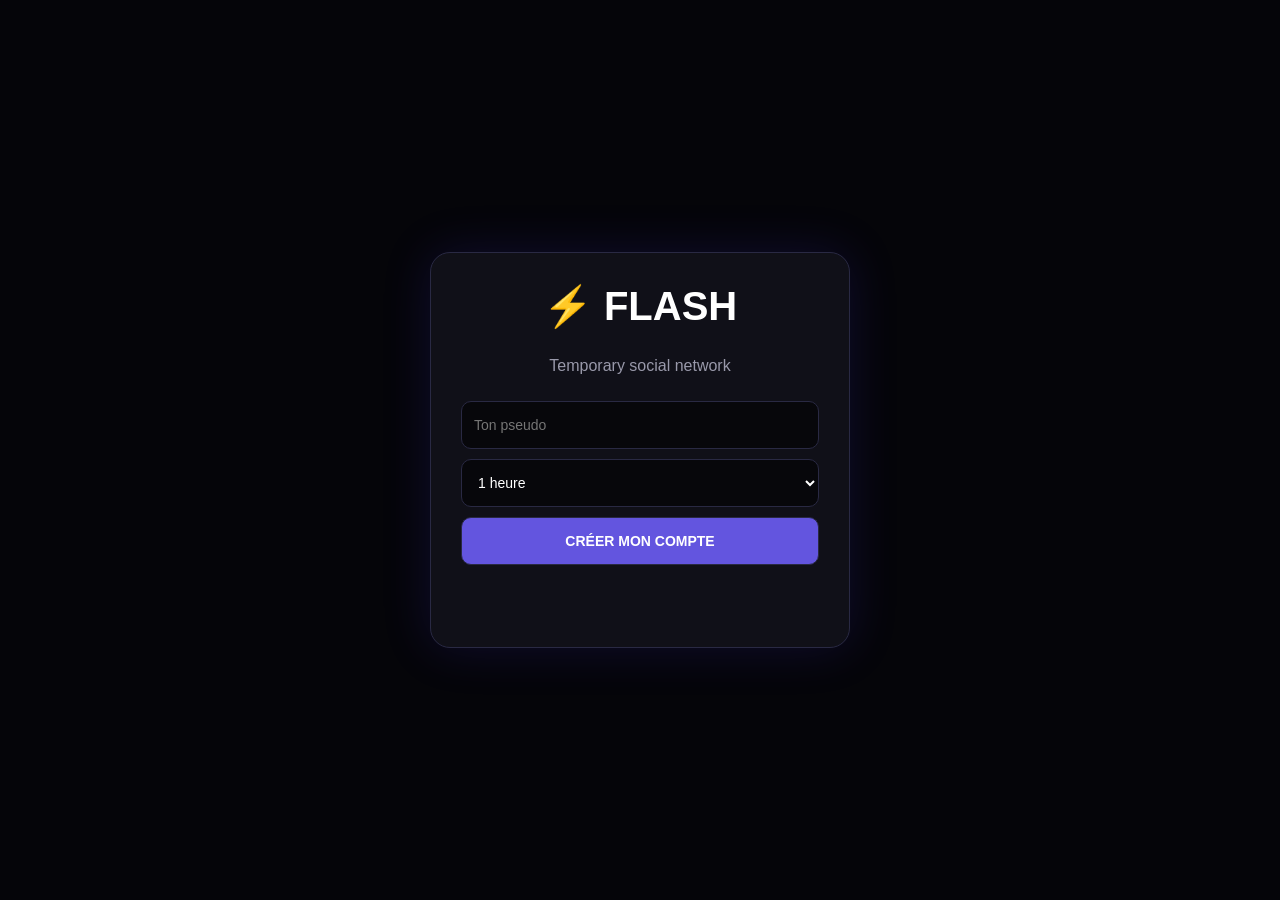
==== commit 77096886: "Update index.html" ====
--- a/index.html
+++ b/index.html
@@ -1,1535 +1,397 @@
 <!DOCTYPE html>
 <html lang="fr">
-
 <head>
-
 <meta charset="UTF-8">
-
-<meta
-    name="viewport"
-    content="width=device-width, initial-scale=1.0"
->
-
-<meta name="theme-color" content="#020204">
-
-<title>FLASH — Enter the Void</title>
-
+<meta name="viewport" content="width=device-width, initial-scale=1.0">
+
+<title>FLASH</title>
 
 <style>
-
-/* =====================================================
-   FLASH V0
-===================================================== */
 
 * {
     box-sizing: border-box;
+}
+
+body {
     margin: 0;
-    padding: 0;
-}
-
-html,
-body {
+    min-height: 100vh;
+
+    display: flex;
+    align-items: center;
+    justify-content: center;
+
+    background: #050509;
+    color: white;
+
+    font-family: Arial, sans-serif;
+}
+
+.card {
+    width: min(420px, 90%);
+    padding: 30px;
+
+    background: #101018;
+
+    border: 1px solid #292943;
+    border-radius: 20px;
+
+    box-shadow:
+        0 0 50px rgba(80,60,255,.15);
+
+    text-align: center;
+}
+
+h1 {
+    margin-top: 0;
+
+    font-size: 40px;
+}
+
+p {
+    color: #9999aa;
+}
+
+input,
+select,
+button {
+
     width: 100%;
-    min-height: 100%;
-}
-
-body {
-
-    min-height: 100vh;
-    min-height: 100dvh;
-
-    overflow: hidden;
-
-    background: #020204;
-
-    color: white;
-
-    font-family:
-        Arial,
-        Helvetica,
-        sans-serif;
-}
-
-
-/* =====================================================
-   SPACE
-===================================================== */
-
-.space {
-
-    position: fixed;
-
-    inset: 0;
-
-    overflow: hidden;
-
-    z-index: 0;
-
-    background:
-        radial-gradient(
-            circle at 50% 45%,
-            #111020 0%,
-            #07070d 25%,
-            #020204 60%,
-            #000 100%
-        );
-}
-
-
-/* =====================================================
-   STARS
-===================================================== */
-
-.stars {
-
-    position: absolute;
-
-    inset: -50%;
-
-    background-image:
-
-        radial-gradient(
-            circle,
-            rgba(255,255,255,.9) 0 1px,
-            transparent 1.5px
-        ),
-
-        radial-gradient(
-            circle,
-            rgba(150,150,255,.65) 0 1px,
-            transparent 1.5px
-        );
-
-    background-size:
-        120px 120px,
-        220px 220px;
-
-    animation:
-        starsMove 90s linear infinite;
-}
-
-
-@keyframes starsMove {
-
-    from {
-        transform:
-            translate(0,0);
-    }
-
-    to {
-        transform:
-            translate(180px,100px);
-    }
-
-}
-
-
-/* =====================================================
-   NEBULA
-===================================================== */
-
-.nebula {
-
-    position: absolute;
-
-    width: 100vw;
-    height: 100vw;
-
-    left: 50%;
-    top: 50%;
-
-    transform:
-        translate(-50%, -50%);
-
-    border-radius: 50%;
-
-    background:
-
-        radial-gradient(
-            circle,
-            rgba(100,75,255,.16),
-            transparent 45%
-        );
-
-    filter:
-        blur(50px);
-
-    animation:
-        nebulaPulse 8s ease-in-out infinite alternate;
-}
-
-
-@keyframes nebulaPulse {
-
-    from {
-
-        transform:
-            translate(-50%, -50%)
-            scale(.9);
-
-        opacity: .6;
-
-    }
-
-    to {
-
-        transform:
-            translate(-50%, -50%)
-            scale(1.1);
-
-        opacity: 1;
-
-    }
-
-}
-
-
-/* =====================================================
-   BLACK HOLE
-===================================================== */
-
-.black-hole {
-
-    position: absolute;
-
-    width:
-        min(600px, 100vw);
-
-    height:
-        min(600px, 100vw);
-
-    left: 50%;
-    top: 50%;
-
-    transform:
-        translate(-50%, -50%);
-}
-
-
-/* =====================================================
-   GRAVITY RING
-===================================================== */
-
-.gravity-ring {
-
-    position: absolute;
-
-    inset: 5%;
-
-    border-radius: 50%;
-
-    border:
-        1px solid
-        rgba(130,110,255,.25);
-
-    box-shadow:
-
-        0 0 50px
-        rgba(90,70,255,.12),
-
-        inset 0 0 50px
-        rgba(90,70,255,.08);
-
-    animation:
-        ringPulse 5s ease-in-out infinite alternate;
-}
-
-
-@keyframes ringPulse {
-
-    from {
-
-        transform:
-            scale(.96);
-
-        opacity:
-            .35;
-
-    }
-
-    to {
-
-        transform:
-            scale(1.04);
-
-        opacity:
-            .8;
-
-    }
-
-}
-
-
-/* =====================================================
-   ACCRETION DISK
-===================================================== */
-
-.disk {
-
-    position: absolute;
-
-    width: 90%;
-    height: 36%;
-
-    left: 5%;
-    top: 32%;
-
-    border-radius: 50%;
-
-    background:
-
-        conic-gradient(
-
-            from 0deg,
-
-            transparent 0deg,
-
-            rgba(70,80,255,.2) 35deg,
-
-            rgba(130,80,255,.8) 70deg,
-
-            rgba(255,170,80,.95) 100deg,
-
-            rgba(255,220,150,.65) 120deg,
-
-            rgba(120,80,255,.75) 150deg,
-
-            transparent 190deg,
-
-            rgba(70,100,255,.3) 230deg,
-
-            rgba(190,80,255,.75) 290deg,
-
-            transparent 340deg
-
-        );
-
-    filter:
-        blur(7px);
-
-    transform:
-        rotate(-12deg)
-        rotateX(60deg);
-
-    animation:
-        diskSpin 14s linear infinite;
-}
-
-
-.disk::before {
-
-    content: "";
-
-    position: absolute;
-
-    inset: 10%;
-
-    border-radius: 50%;
-
-    border:
-        7px solid
-        rgba(255,255,255,.13);
-
-    filter:
-        blur(5px);
-}
-
-
-@keyframes diskSpin {
-
-    from {
-
-        transform:
-            rotate(-12deg)
-            rotateX(60deg)
-            rotate(0deg);
-
-    }
-
-    to {
-
-        transform:
-            rotate(-12deg)
-            rotateX(60deg)
-            rotate(360deg);
-
-    }
-
-}
-
-
-/* =====================================================
-   EVENT HORIZON
-===================================================== */
-
-.horizon {
-
-    position: absolute;
-
-    width: 35%;
-    aspect-ratio: 1;
-
-    left: 32.5%;
-    top: 32.5%;
-
-    border-radius: 50%;
-
-    background:
-        #000;
-
-    box-shadow:
-
-        0 0 30px #000,
-
-        0 0 70px
-        rgba(0,0,0,.95);
-
-    z-index: 5;
-}
-
-
-/* =====================================================
-   HORIZON GLOW
-===================================================== */
-
-.horizon-glow {
-
-    position: absolute;
-
-    width: 45%;
-    aspect-ratio: 1;
-
-    left: 27.5%;
-    top: 27.5%;
-
-    border-radius: 50%;
-
-    border:
-        2px solid
-        rgba(170,145,255,.25);
-
-    box-shadow:
-        0 0 30px
-        rgba(130,100,255,.2);
-
-    animation:
-        horizonGlow 4s ease-in-out infinite alternate;
-
-    z-index: 4;
-}
-
-
-@keyframes horizonGlow {
-
-    from {
-
-        transform:
-            scale(.95);
-
-        opacity:
-            .35;
-
-    }
-
-    to {
-
-        transform:
-            scale(1.05);
-
-        opacity:
-            .85;
-
-    }
-
-}
-
-
-/* =====================================================
-   PARTICLES
-===================================================== */
-
-#particles {
-
-    position: absolute;
-
-    inset: 0;
-
-    z-index: 6;
-}
-
-
-.particle {
-
-    position: absolute;
-
-    width: 2px;
-    height: 2px;
-
-    border-radius: 50%;
-
-    background: white;
-
-    box-shadow:
-        0 0 8px white;
-
-    animation:
-        particleOrbit
-        var(--time)
-        linear infinite;
-}
-
-
-@keyframes particleOrbit {
-
-    from {
-
-        transform:
-            rotate(0deg)
-            translateX(var(--distance));
-
-        opacity: 0;
-
-    }
-
-    15% {
-        opacity: 1;
-    }
-
-    85% {
-        opacity: 1;
-    }
-
-    to {
-
-        transform:
-            rotate(360deg)
-            translateX(var(--distance));
-
-        opacity: 0;
-
-    }
-
-}
-
-
-/* =====================================================
-   GRID
-===================================================== */
-
-.grid {
-
-    position: absolute;
-
-    width: 160%;
-    height: 45%;
-
-    left: -30%;
-    bottom: -10%;
-
-    transform:
-        perspective(350px)
-        rotateX(60deg);
-
-    background-image:
-
-        linear-gradient(
-            rgba(100,90,255,.09) 1px,
-            transparent 1px
-        ),
-
-        linear-gradient(
-            90deg,
-            rgba(100,90,255,.09) 1px,
-            transparent 1px
-        );
-
-    background-size:
-        55px 55px;
-
-    opacity:
-        .4;
-}
-
-
-/* =====================================================
-   HUD
-===================================================== */
-
-.hud {
-
-    position: fixed;
-
-    inset: 18px;
-
-    z-index: 3;
-
-    pointer-events: none;
-}
-
-
-.corner {
-
-    position: absolute;
-
-    width: 38px;
-    height: 38px;
-
-    border-color:
-        rgba(150,140,255,.4);
-
-    border-style:
-        solid;
-}
-
-
-.tl {
-
-    left: 0;
-    top: 0;
-
-    border-width:
-        1px 0 0 1px;
-}
-
-
-.tr {
-
-    right: 0;
-    top: 0;
-
-    border-width:
-        1px 1px 0 0;
-}
-
-
-.bl {
-
-    left: 0;
-    bottom: 0;
-
-    border-width:
-        0 0 1px 1px;
-}
-
-
-.br {
-
-    right: 0;
-    bottom: 0;
-
-    border-width:
-        0 1px 1px 0;
-}
-
-
-/* =====================================================
-   HUD TEXT
-===================================================== */
-
-.system {
-
-    position: absolute;
-
-    top: 8px;
-    left: 50px;
-
-    color:
-        rgba(220,215,255,.42);
-
-    font-family:
-        monospace;
-
-    font-size:
-        8px;
-
-    line-height:
-        1.7;
-
-    letter-spacing:
-        1.4px;
-}
-
-
-.system strong {
-
-    color:
-        rgba(230,225,255,.75);
-}
-
-
-.coordinates {
-
-    position: absolute;
-
-    right: 50px;
-    bottom: 8px;
-
-    color:
-        rgba(220,215,255,.35);
-
-    font-family:
-        monospace;
-
-    font-size:
-        8px;
-
-    line-height:
-        1.8;
-
-    text-align:
-        right;
-}
-
-
-/* =====================================================
-   SCANLINES
-===================================================== */
-
-.scanlines {
-
-    position: fixed;
-
-    inset: 0;
-
-    z-index: 20;
-
-    pointer-events: none;
-
-    background:
-
-        repeating-linear-gradient(
-            to bottom,
-            rgba(255,255,255,.015) 0px,
-            rgba(255,255,255,.015) 1px,
-            transparent 1px,
-            transparent 5px
-        );
-}
-
-
-/* =====================================================
-   PAGE
-===================================================== */
-
-.page {
-
-    position: relative;
-
-    z-index: 10;
-
-    width: 100%;
-
-    min-height:
-        100vh;
-
-    min-height:
-        100dvh;
-
-    display:
-        flex;
-
-    align-items:
-        center;
-
-    justify-content:
-        center;
-
-    padding:
-        20px;
-}
-
-
-/* =====================================================
-   CARD
-===================================================== */
-
-.card {
-
-    position: relative;
-
-    width:
-        min(430px, 100%);
-
-    padding:
-        30px;
-
-    border-radius:
-        24px;
-
-    border:
-        1px solid
-        rgba(180,170,255,.15);
-
-    background:
-        rgba(5,5,12,.78);
-
-    backdrop-filter:
-        blur(22px);
-
-    -webkit-backdrop-filter:
-        blur(22px);
-
-    box-shadow:
-
-        0 35px 100px
-        rgba(0,0,0,.75),
-
-        0 0 60px
-        rgba(90,70,220,.08),
-
-        inset 0 1px 0
-        rgba(255,255,255,.08);
-
-    overflow:
-        hidden;
-}
-
-
-.card-line {
-
-    position: absolute;
-
-    top: 0;
-    left: 0;
-    right: 0;
-
-    height: 1px;
-
-    background:
-        linear-gradient(
-            90deg,
-            transparent,
-            rgba(150,130,255,.8),
-            transparent
-        );
-}
-
-
-/* =====================================================
-   LOGO
-===================================================== */
-
-.logo-row {
-
-    display:
-        flex;
-
-    align-items:
-        center;
-
-    gap:
-        12px;
-}
-
-
-.logo-icon {
-
-    width:
-        43px;
-
-    height:
-        43px;
-
-    display:
-        flex;
-
-    align-items:
-        center;
-
-    justify-content:
-        center;
-
-    flex-shrink:
-        0;
-
-    border-radius:
-        13px;
-
-    background:
-
-        radial-gradient(
-            circle,
-            #000 0 30%,
-            transparent 32%
-        ),
-
-        conic-gradient(
-            #5649d8,
-            #bd68ff,
-            #5c91ff,
-            #5649d8
-        );
-
-    box-shadow:
-        0 0 25px
-        rgba(110,90,255,.35);
-
-    font-size:
-        18px;
-}
-
-
-.logo {
-
-    font-size:
-        29px;
-
-    font-weight:
-        900;
-
-    letter-spacing:
-        -1px;
-}
-
-
-.logo-sub {
-
-    margin-top:
-        2px;
-
-    color:
-        rgba(255,255,255,.3);
-
-    font-family:
-        monospace;
-
-    font-size:
-        8px;
-
-    letter-spacing:
-        1.5px;
-}
-
-
-/* =====================================================
-   SUBTITLE
-===================================================== */
-
-.subtitle {
-
-    margin:
-        16px 0 20px;
-
-    color:
-        rgba(235,230,255,.45);
-
-    font-size:
-        12px;
-
-    line-height:
-        1.6;
-}
-
-
-/* =====================================================
-   STATUS
-===================================================== */
-
-.status {
-
-    display:
-        inline-flex;
-
-    align-items:
-        center;
-
-    gap:
-        7px;
-
-    padding:
-        7px 10px;
-
-    margin-bottom:
-        17px;
-
-    border:
-        1px solid
-        rgba(130,115,255,.2);
-
-    border-radius:
-        999px;
-
-    background:
-        rgba(100,90,255,.07);
-
-    color:
-        rgba(220,215,255,.65);
-
-    font-family:
-        monospace;
-
-    font-size:
-        8px;
-
-    letter-spacing:
-        1px;
-}
-
-
-.status-dot {
-
-    width:
-        6px;
-
-    height:
-        6px;
-
-    border-radius:
-        50%;
-
-    background:
-        #8c7cff;
-
-    box-shadow:
-        0 0 10px
-        #8c7cff;
-
-    animation:
-        blink 1.8s infinite;
-}
-
-
-@keyframes blink {
-
-    0%,
-    100% {
-        opacity: .35;
-    }
-
-    50% {
-        opacity: 1;
-    }
-
-}
-
-
-/* =====================================================
-   LABEL
-===================================================== */
-
-label {
-
-    display:
-        block;
-
-    margin:
-        14px 0 7px;
-
-    color:
-        rgba(255,255,255,.55);
-
-    font-family:
-        monospace;
-
-    font-size:
-        9px;
-
-    font-weight:
-        bold;
-
-    letter-spacing:
-        1.4px;
-}
-
-
-/* =====================================================
-   INPUT / SELECT
-===================================================== */
+
+    height: 48px;
+
+    margin-top: 10px;
+
+    border-radius: 10px;
+
+    border: 1px solid #292943;
+
+    padding: 0 12px;
+
+    font-size: 14px;
+}
 
 input,
 select {
 
-    width:
-        100%;
-
-    height:
-        47px;
-
-    padding:
-        0 13px;
-
-    border:
-        1px solid
-        rgba(255,255,255,.08);
-
-    border-radius:
-        10px;
-
-    outline:
-        none;
-
-    background:
-        rgba(0,0,0,.38);
-
-    color:
-        white;
-
-    font-size:
-        13px;
-
-    transition:
-        .2s;
-}
-
-
-input::placeholder {
-
-    color:
-        rgba(255,255,255,.24);
-}
-
-
-input:focus,
-select:focus {
-
-    border-color:
-        rgba(130,115,255,.7);
-
-    background:
-        rgba(15,13,28,.65);
-
-    box-shadow:
-        0 0 0 3px
-        rgba(100,85,255,.08);
-}
-
-
-select {
-
-    cursor:
-        pointer;
-}
-
-
-/* =====================================================
-   BUTTONS
-===================================================== */
+    background: #07070b;
+
+    color: white;
+
+}
 
 button {
 
-    width:
-        100%;
-
-    height:
-        50px;
-
-    border-radius:
-        11px;
-
-    font-family:
-        monospace;
-
-    font-size:
-        10px;
-
-    font-weight:
-        900;
-
-    letter-spacing:
-        1.1px;
-
-    cursor:
-        pointer;
-
-    transition:
-        .18s;
-}
-
-
-#create {
-
-    position:
-        relative;
-
-    margin-top:
-        20px;
-
-    border:
-        1px solid
-        rgba(255,255,255,.12);
-
-    background:
-
-        linear-gradient(
-            110deg,
-            #5144ca,
-            #765be0,
-            #4f72d5
-        );
-
-    color:
-        white;
-
-    box-shadow:
-        0 15px 35px
-        rgba(75,65,210,.25);
-
-    overflow:
-        hidden;
-}
-
-
-#create:hover {
-
-    transform:
-        translateY(-2px);
-
-    box-shadow:
-        0 20px 45px
-        rgba(75,65,220,.35);
-}
-
-
-/* =====================================================
-   CHAT BUTTON
-===================================================== */
-
-#chatButton {
-
-    margin-top:
-        10px;
-
-    border:
-        1px solid
-        rgba(140,125,255,.25);
-
-    background:
-        rgba(100,90,255,.08);
-
-    color:
-        rgba(235,230,255,.85);
-
-}
-
-
-#chatButton:hover {
-
-    background:
-        rgba(110,95,255,.16);
-
-    border-color:
-        rgba(150,135,255,.45);
-
-    transform:
-        translateY(-2px);
-}
-
-
-/* =====================================================
-   ERROR
-===================================================== */
+    background: #6355df;
+
+    color: white;
+
+    font-weight: bold;
+
+    cursor: pointer;
+}
+
+button:hover {
+
+    background: #7568ef;
+
+}
+
+#existing {
+
+    display: none;
+
+    margin-top: 10px;
+
+    background: #181826;
+}
 
 #error {
 
-    min-height:
-        18px;
-
-    margin-top:
-        8px;
-
-    color:
-        #ff7171;
-
-    font-size:
-        11px;
-
-    text-align:
-        center;
-}
-
-
-/* =====================================================
-   ACCOUNT INFO
-===================================================== */
-
-.account-info {
-
-    display:
-        none;
-
-    margin-top:
-        13px;
-
-    padding:
-        11px;
-
-    border:
-        1px solid
-        rgba(255,255,255,.06);
-
-    border-radius:
-        10px;
-
-    background:
-        rgba(255,255,255,.025);
-
-    color:
-        rgba(255,255,255,.35);
-
-    font-family:
-        monospace;
-
-    font-size:
-        8px;
-
-    line-height:
-        1.7;
-
-}
-
-
-.account-info strong {
-
-    color:
-        rgba(255,255,255,.65);
-}
-
-
-/* =====================================================
-   FOOTER
-===================================================== */
-
-.footer {
-
-    margin-top:
-        17px;
-
-    padding-top:
-        13px;
-
-    border-top:
-        1px solid
-        rgba(255,255,255,.055);
-
-    color:
-        rgba(255,255,255,.22);
-
-    font-family:
-        monospace;
-
-    font-size:
-        8px;
-
-    line-height:
-        1.7;
-
-    text-align:
-        center;
-}
-
-
-.footer strong {
-
-    color:
-        rgba(220,215,255,.5);
-}
-
-
-/* =====================================================
-   MOBILE
-===================================================== */
-
-@media (max-width: 600px) {
-
-    .page {
-        padding: 13px;
-    }
-
-    .card {
-        padding: 23px 18px;
-        border-radius: 20px;
-    }
-
-    .black-hole {
-        width: 120vw;
-        height: 120vw;
-    }
-
-    .system {
-        left: 35px;
-        top: 7px;
-        font-size: 7px;
-    }
-
-    .coordinates {
-        right: 35px;
-        bottom: 7px;
-        font-size: 7px;
-    }
-
-    .hud {
-        inset: 12px;
-    }
-
-}
-
-
-/* =====================================================
-   SHORT SCREENS
-===================================================== */
-
-@media (max-height: 650px) {
-
-    .page {
-
-        align-items:
-            flex-start;
-
-        padding-top:
-            10px;
-
-        padding-bottom:
-            10px;
-    }
-
-    .card {
-
-        padding:
-            18px;
-    }
-
-    .subtitle {
-
-        margin:
-            10px 0 13px;
-    }
-
-    label {
-
-        margin-top:
-            9px;
-    }
-
-    #create {
-
-        margin-top:
-            14px;
-    }
-
+    color: #ff6666;
+
+    min-height: 20px;
 }
 
 </style>
 </head>
 
-
 <body>
 
-
-<!-- =====================================================
-     BACKGROUND
-===================================================== -->
-
-<div class="space">
-
-    <div class="stars"></div>
-
-    <div class="nebula"></div>
-
-    <div class="grid"></div>
-
-
-    <div class="black-hole">
-
-        <div class="gravity-ring"></div>
-
-        <div class="disk"></div>
-
-        <div class="horizon-glow"></div>
-
-        <div class="horizon"></div>
-
-        <div id="particles"></div>
-
-    </div>
+<div class="card">
+
+    <h1>⚡ FLASH</h1>
+
+    <p>
+        Temporary social network
+    </p>
+
+
+    <input
+        id="username"
+        type="text"
+        placeholder="Ton pseudo"
+        maxlength="24"
+    >
+
+
+    <select id="duration">
+
+        <option value="3600000">
+            1 heure
+        </option>
+
+        <option value="21600000">
+            6 heures
+        </option>
+
+        <option value="86400000">
+            24 heures
+        </option>
+
+        <option value="604800000">
+            7 jours
+        </option>
+
+        <option value="2592000000">
+            30 jours
+        </option>
+
+        <option value="0">
+            ∞ Illimité
+        </option>
+
+    </select>
+
+
+    <button id="create">
+        CRÉER MON COMPTE
+    </button>
+
+
+    <button id="existing">
+        ACCÉDER AU CHAT
+    </button>
+
+
+    <p id="error"></p>
 
 </div>
 
 
-<!-- =====================================================
-     HUD
-===================================================== -->
-
-<div class="hud">
-
-    <div class="corner tl"></div>
-    <div class="corner tr"></div>
-    <div class="corner bl"></div>
-    <div class="corner br"></div>
-
-
-    <div class="system">
-
-        <strong>FLASH / CORE</strong><br>
-
-        GRAVITY FIELD : STABLE<br>
-
-        VOID LINK : ONLINE<br>
-
-        NODE : 07
-
-    </div>
-
-
-    <div class="coordinates">
-
-        X : <span id="x">04.827</span><br>
-
-        Y : <span id="y">-91.338</span><br>
-
-        Z : <span id="z">12.004</span>
-
-    </div>
-
-</div>
-
-
-<div class="scanlines"></div>
-
-
-<!-- =====================================================
-     MAIN
-===================================================== -->
-
-<main class="page">
-
-
-    <section class="card">
-
-        <div class="card-line"></div>
-
-
-        <div class="logo-row">
-
-            <div class="logo-icon">
-                ⚡
-            </div>
-
-
-            <div>
-
-                <div class="logo">
-                    FLASH
-                </div>
-
-                <div class="logo-sub">
-                    TEMPORARY SOCIAL NETWORK
-                </div>
-
-            </div>
-
-        </div>
-
-
-        <p class="subtitle">
-
-            Une identité temporaire dans le vide.
-            <br>
-
-            Entre. Parle. Puis disparais.
-
-        </p>
-
-
-        <div class="status">
-
-           
+<script>
+
+const STORAGE_KEY = "FLASH_V0";
+
+
+const username =
+    document.getElementById("username");
+
+
+const duration =
+    document.getElementById("duration");
+
+
+const create =
+    document.getElementById("create");
+
+
+const existing =
+    document.getElementById("existing");
+
+
+const error =
+    document.getElementById("error");
+
+
+function getAccount() {
+
+    const data =
+        localStorage.getItem(STORAGE_KEY);
+
+    if (!data) {
+        return null;
+    }
+
+    try {
+
+        const state =
+            JSON.parse(data);
+
+        return state.account || null;
+
+    } catch {
+
+        return null;
+
+    }
+
+}
+
+
+function isExpired(account) {
+
+    if (!account) {
+        return true;
+    }
+
+    if (account.expiresAt === 0) {
+        return false;
+    }
+
+    return Date.now() >= account.expiresAt;
+
+}
+
+
+function refresh() {
+
+    const account =
+        getAccount();
+
+
+    if (!account) {
+
+        existing.style.display =
+            "none";
+
+        return;
+
+    }
+
+
+    if (isExpired(account)) {
+
+        localStorage.removeItem(
+            STORAGE_KEY
+        );
+
+        existing.style.display =
+            "none";
+
+        return;
+
+    }
+
+
+    existing.style.display =
+        "block";
+
+}
+
+
+create.addEventListener(
+    "click",
+    function() {
+
+        error.textContent = "";
+
+
+        const name =
+            username.value.trim();
+
+
+        if (!name) {
+
+            error.textContent =
+                "Entre un pseudo.";
+
+            return;
+
+        }
+
+
+        if (name.length < 2) {
+
+            error.textContent =
+                "Le pseudo doit avoir au moins 2 caractères.";
+
+            return;
+
+        }
+
+
+        const selectedDuration =
+            Number(duration.value);
+
+
+        const account = {
+
+            id:
+                Date.now().toString(36) +
+                Math.random()
+                    .toString(36)
+                    .slice(2),
+
+            username:
+                name,
+
+            createdAt:
+                Date.now(),
+
+            expiresAt:
+
+                selectedDuration === 0
+
+                    ? 0
+
+                    : Date.now() +
+                      selectedDuration
+
+        };
+
+
+        const state = {
+
+            account:
+                account,
+
+            messages:
+                [],
+
+            channels:
+                []
+
+        };
+
+
+        try {
+
+            localStorage.setItem(
+                STORAGE_KEY,
+                JSON.stringify(state)
+            );
+
+        } catch {
+
+            error.textContent =
+                "Impossible d'utiliser le stockage local.";
+
+            return;
+
+        }
+
+
+        window.location.href =
+            "chat.html";
+
+    }
+);
+
+
+existing.addEventListener(
+    "click",
+    function() {
+
+        window.location.href =
+            "chat.html";
+
+    }
+);
+
+
+refresh();
+
+</script>
+
+</body>
+</html>
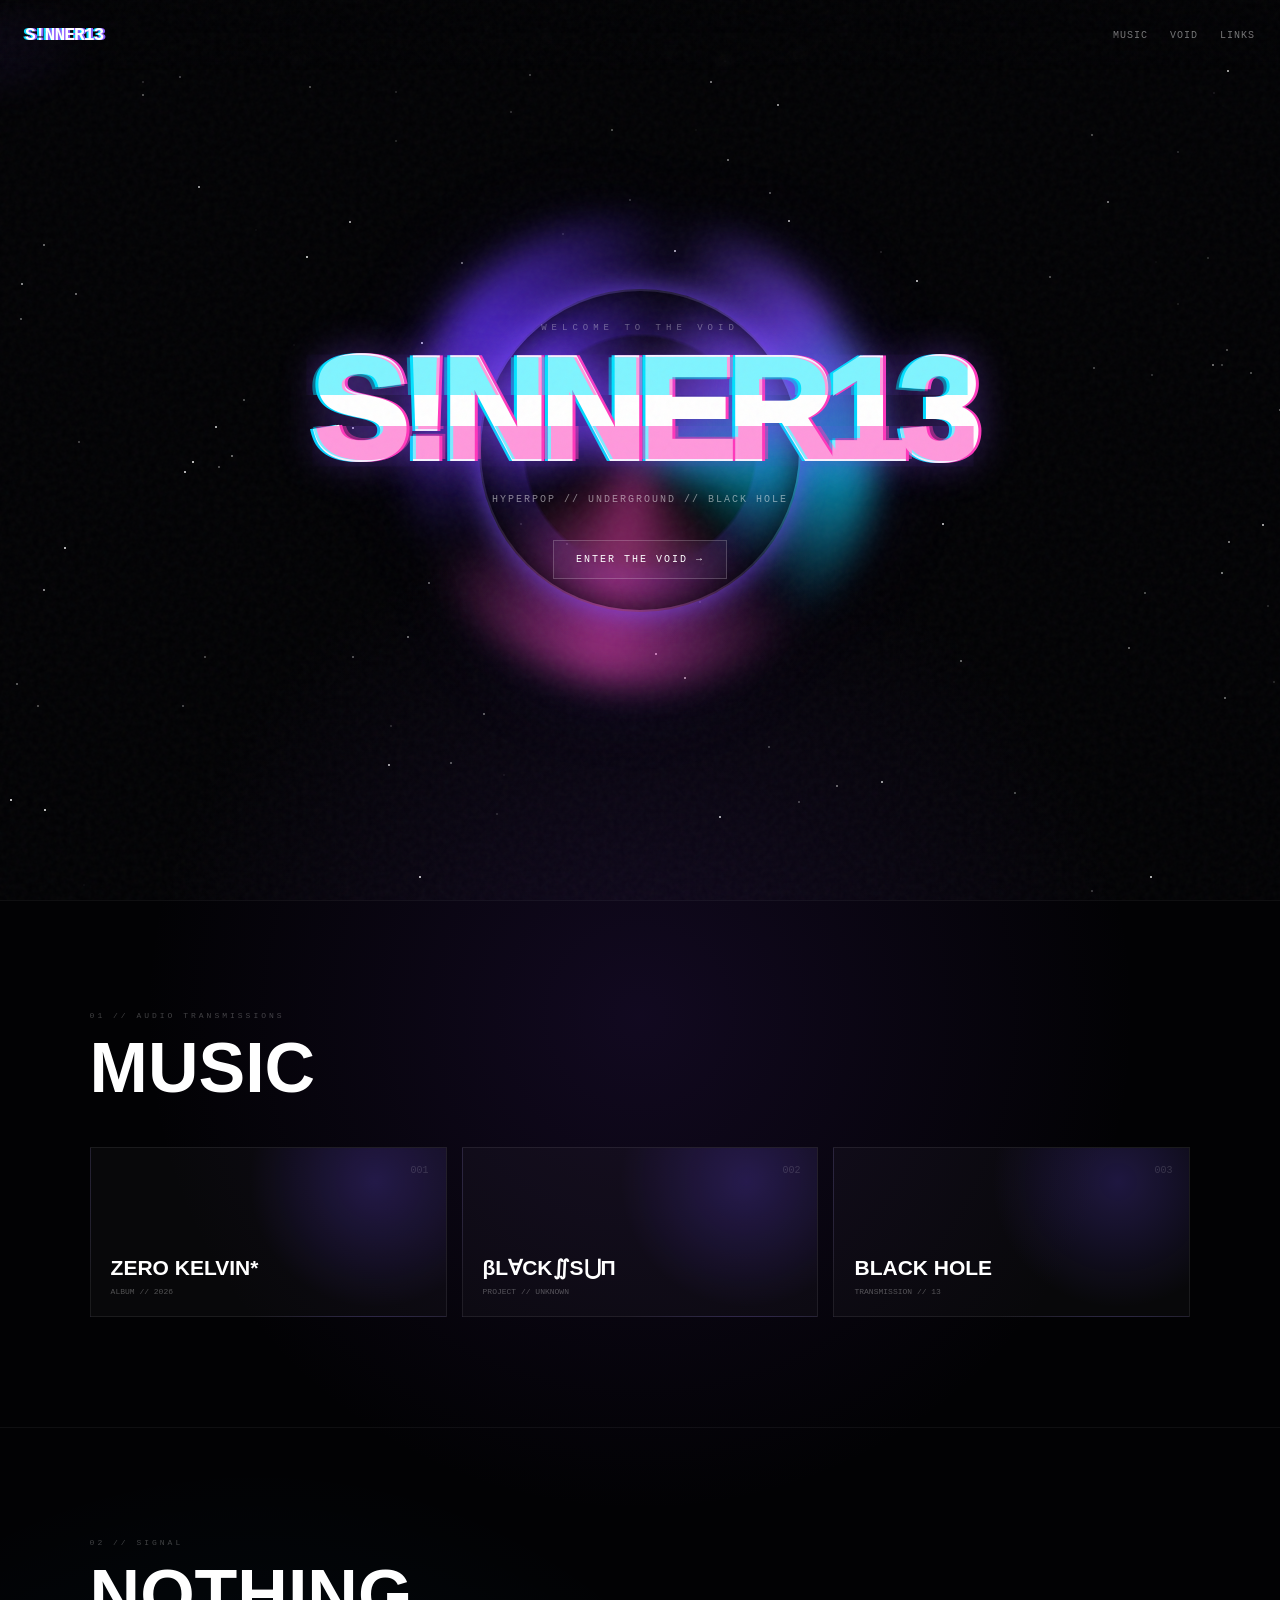
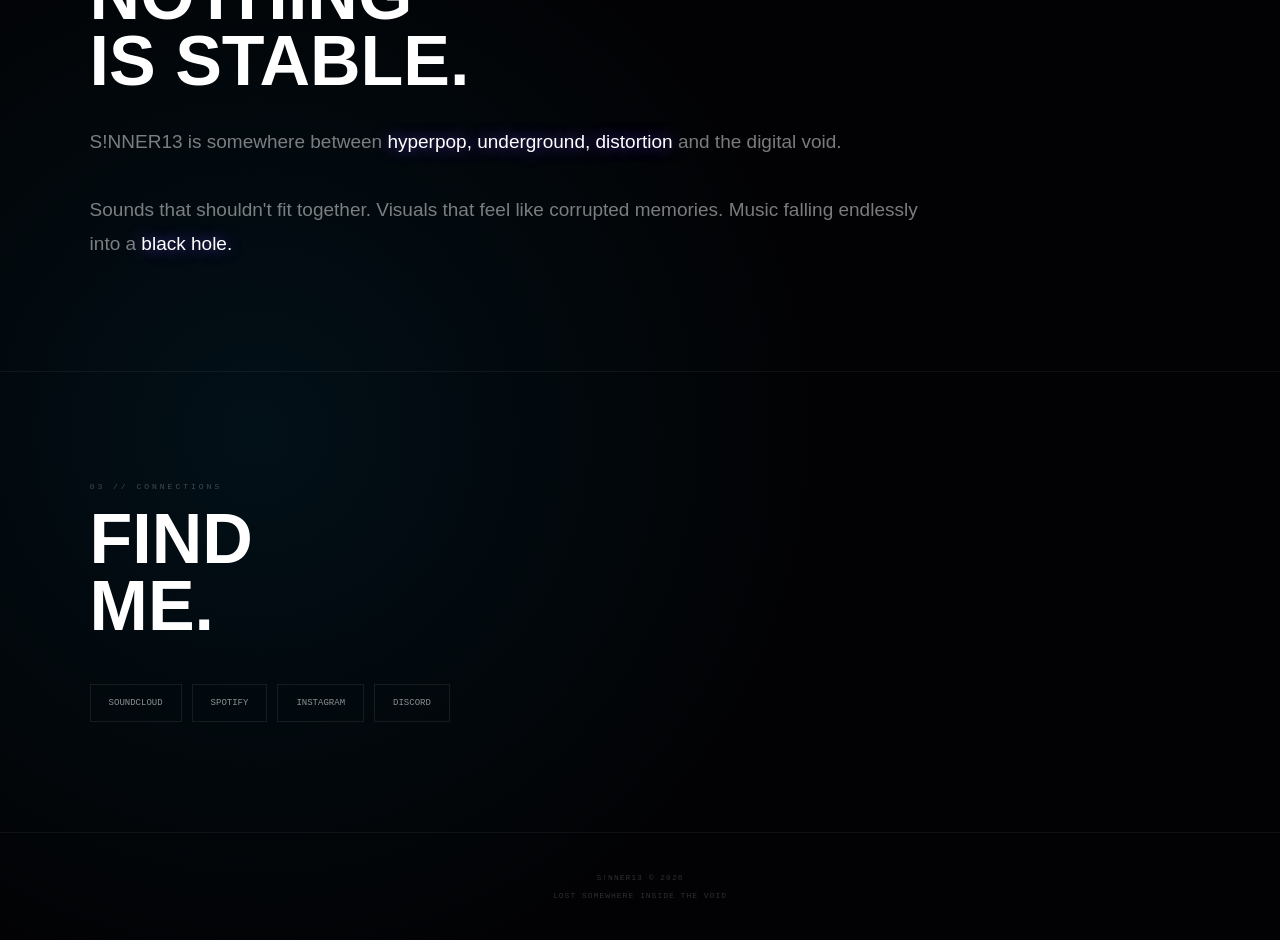
==== commit 640a6bbb: "Update index.html" ====
--- a/index.html
+++ b/index.html
@@ -2,396 +2,1295 @@
 <html lang="fr">
 <head>
 <meta charset="UTF-8">
-<meta name="viewport" content="width=device-width, initial-scale=1.0">
-
-<title>FLASH</title>
+
+<meta
+    name="viewport"
+    content="width=device-width, initial-scale=1.0"
+>
+
+<title>S!NNER13 — BLACK HOLE</title>
 
 <style>
 
+/* =========================================================
+   S!NNER13 // BLACK HOLE
+   HYPERPOP / UNDERGROUND / DIGITAL VOID
+========================================================= */
+
 * {
+    margin: 0;
+    padding: 0;
     box-sizing: border-box;
 }
 
+html {
+    scroll-behavior: smooth;
+}
+
 body {
-    margin: 0;
+
     min-height: 100vh;
 
+    overflow-x: hidden;
+
+    background:
+        radial-gradient(
+            circle at 50% 40%,
+            rgba(89, 42, 160, .18),
+            transparent 30%
+        ),
+        radial-gradient(
+            circle at 20% 80%,
+            rgba(0, 180, 255, .08),
+            transparent 25%
+        ),
+        #020204;
+
+    color: white;
+
+    font-family:
+        Arial,
+        Helvetica,
+        sans-serif;
+}
+
+
+/* =========================================================
+   NOISE
+========================================================= */
+
+body::before {
+
+    content: "";
+
+    position: fixed;
+
+    inset: 0;
+
+    pointer-events: none;
+
+    z-index: 999;
+
+    opacity: .055;
+
+    background-image:
+        url("data:image/svg+xml,%3Csvg viewBox='0 0 180 180' xmlns='http://www.w3.org/2000/svg'%3E%3Cfilter id='n'%3E%3CfeTurbulence type='fractalNoise' baseFrequency='.85' numOctaves='4' stitchTiles='stitch'/%3E%3C/filter%3E%3Crect width='100%25' height='100%25' filter='url(%23n)' opacity='.7'/%3E%3C/svg%3E");
+
+}
+
+
+/* =========================================================
+   CURSOR GLOW
+========================================================= */
+
+.cursor {
+
+    position: fixed;
+
+    width: 220px;
+    height: 220px;
+
+    pointer-events: none;
+
+    border-radius: 50%;
+
+    transform: translate(-50%, -50%);
+
+    background:
+        radial-gradient(
+            circle,
+            rgba(130, 80, 255, .13),
+            transparent 70%
+        );
+
+    filter: blur(10px);
+
+    z-index: 2;
+
+}
+
+
+/* =========================================================
+   NAV
+========================================================= */
+
+nav {
+
+    position: fixed;
+
+    top: 0;
+    left: 0;
+
+    width: 100%;
+
+    height: 70px;
+
+    padding: 0 25px;
+
     display: flex;
+
     align-items: center;
+
+    justify-content: space-between;
+
+    z-index: 100;
+
+    background:
+        linear-gradient(
+            to bottom,
+            rgba(2,2,4,.95),
+            transparent
+        );
+
+    backdrop-filter: blur(5px);
+
+}
+
+.logo {
+
+    font-family: monospace;
+
+    font-weight: 900;
+
+    font-size: 18px;
+
+    letter-spacing: -1px;
+
+    text-shadow:
+        2px 0 #8d5cff,
+        -2px 0 #00d9ff;
+
+}
+
+.nav-links {
+
+    display: flex;
+
+    gap: 22px;
+
+}
+
+.nav-links a {
+
+    color: rgba(255,255,255,.45);
+
+    text-decoration: none;
+
+    font-family: monospace;
+
+    font-size: 10px;
+
+    letter-spacing: 1px;
+
+    transition: .2s;
+
+}
+
+.nav-links a:hover {
+
+    color: white;
+
+    text-shadow:
+        0 0 12px #8d5cff;
+
+}
+
+
+/* =========================================================
+   HERO
+========================================================= */
+
+.hero {
+
+    min-height: 100vh;
+
+    position: relative;
+
+    display: flex;
+
+    align-items: center;
+
     justify-content: center;
 
-    background: #050509;
+    overflow: hidden;
+
+}
+
+
+/* =========================================================
+   BLACK HOLE
+========================================================= */
+
+.black-hole {
+
+    position: absolute;
+
+    width: min(70vw, 520px);
+    height: min(70vw, 520px);
+
+    border-radius: 50%;
+
+    background:
+
+        radial-gradient(
+            circle,
+            #000 0 24%,
+            #020203 25% 31%,
+            transparent 32%
+        );
+
+    filter:
+        drop-shadow(
+            0 0 40px rgba(109, 61, 255, .3)
+        );
+
+    animation:
+        float 7s ease-in-out infinite;
+
+}
+
+
+/* accretion disk */
+
+.black-hole::before {
+
+    content: "";
+
+    position: absolute;
+
+    inset: 5%;
+
+    border-radius: 50%;
+
+    background:
+
+        conic-gradient(
+            from 10deg,
+            transparent,
+            rgba(120,70,255,.7),
+            rgba(0,220,255,.65),
+            transparent 35%,
+            rgba(255,70,190,.55),
+            transparent 65%,
+            rgba(100,50,255,.7),
+            transparent
+        );
+
+    filter: blur(17px);
+
+    animation:
+        spin 10s linear infinite;
+
+}
+
+
+/* inner ring */
+
+.black-hole::after {
+
+    content: "";
+
+    position: absolute;
+
+    inset: 19%;
+
+    border-radius: 50%;
+
+    border:
+        2px solid rgba(255,255,255,.08);
+
+    box-shadow:
+
+        0 0 30px rgba(123,77,255,.8),
+
+        inset 0 0 35px rgba(0,0,0,.9);
+
+}
+
+
+/* =========================================================
+   HERO TEXT
+========================================================= */
+
+.hero-content {
+
+    position: relative;
+
+    z-index: 5;
+
+    text-align: center;
+
+    padding: 20px;
+
+}
+
+.pre-title {
+
+    font-family: monospace;
+
+    font-size: 9px;
+
+    letter-spacing: 5px;
+
+    color: rgba(255,255,255,.35);
+
+    margin-bottom: 20px;
+
+}
+
+
+.title {
+
+    position: relative;
+
+    font-size:
+        clamp(55px, 15vw, 145px);
+
+    font-weight: 1000;
+
+    letter-spacing:
+        clamp(-7px, -1vw, -2px);
+
+    line-height: .8;
+
+    text-shadow:
+
+        3px 0 #ff3bbd,
+
+        -3px 0 #00d9ff,
+
+        0 0 40px rgba(139,82,255,.45);
+
+    animation:
+        titleGlitch 4s infinite;
+
+}
+
+
+.title::before,
+.title::after {
+
+    content: "S!NNER13";
+
+    position: absolute;
+
+    left: 0;
+
+    width: 100%;
+
+    opacity: .5;
+
+}
+
+.title::before {
+
+    color: #00eaff;
+
+    transform:
+        translate(-3px, 2px);
+
+    clip-path:
+        inset(0 0 65% 0);
+
+}
+
+.title::after {
+
+    color: #ff32ba;
+
+    transform:
+        translate(3px, -2px);
+
+    clip-path:
+        inset(65% 0 0 0);
+
+}
+
+
+.subtitle {
+
+    margin-top: 25px;
+
+    color: rgba(255,255,255,.5);
+
+    font-family: monospace;
+
+    font-size: 10px;
+
+    letter-spacing: 2px;
+
+}
+
+
+/* =========================================================
+   BUTTON
+========================================================= */
+
+.enter {
+
+    display: inline-flex;
+
+    margin-top: 35px;
+
+    padding: 13px 22px;
+
     color: white;
 
-    font-family: Arial, sans-serif;
-}
-
-.card {
-    width: min(420px, 90%);
-    padding: 30px;
-
-    background: #101018;
-
-    border: 1px solid #292943;
-    border-radius: 20px;
+    text-decoration: none;
+
+    font-family: monospace;
+
+    font-size: 10px;
+
+    letter-spacing: 2px;
+
+    border:
+        1px solid rgba(255,255,255,.2);
+
+    background:
+        rgba(255,255,255,.035);
+
+    backdrop-filter:
+        blur(10px);
+
+    transition:
+        .25s;
+
+}
+
+.enter:hover {
+
+    transform:
+        translateY(-4px);
+
+    border-color:
+        rgba(155,110,255,.7);
 
     box-shadow:
-        0 0 50px rgba(80,60,255,.15);
+        0 0 30px rgba(113,75,255,.25);
+
+}
+
+
+/* =========================================================
+   STARS
+========================================================= */
+
+.stars {
+
+    position: absolute;
+
+    inset: 0;
+
+    pointer-events: none;
+
+}
+
+.star {
+
+    position: absolute;
+
+    width: 2px;
+    height: 2px;
+
+    border-radius: 50%;
+
+    background: white;
+
+    opacity: .5;
+
+    animation:
+        twinkle
+        calc(2s + var(--delay))
+        infinite alternate;
+
+}
+
+
+/* =========================================================
+   SECTIONS
+========================================================= */
+
+section {
+
+    position: relative;
+
+    padding:
+        110px 7vw;
+
+    border-top:
+        1px solid rgba(255,255,255,.05);
+
+}
+
+
+/* =========================================================
+   SECTION HEADER
+========================================================= */
+
+.section-label {
+
+    color:
+        rgba(255,255,255,.25);
+
+    font-family: monospace;
+
+    font-size: 8px;
+
+    letter-spacing: 3px;
+
+    margin-bottom: 15px;
+
+}
+
+.section-title {
+
+    font-size:
+        clamp(32px, 7vw, 70px);
+
+    line-height: .95;
+
+    font-weight: 900;
+
+}
+
+
+/* =========================================================
+   MUSIC
+========================================================= */
+
+.music-grid {
+
+    margin-top: 45px;
+
+    display: grid;
+
+    grid-template-columns:
+        repeat(
+            auto-fit,
+            minmax(220px, 1fr)
+        );
+
+    gap: 15px;
+
+}
+
+.track {
+
+    min-height: 170px;
+
+    position: relative;
+
+    padding: 20px;
+
+    display: flex;
+
+    flex-direction: column;
+
+    justify-content: flex-end;
+
+    overflow: hidden;
+
+    border:
+        1px solid rgba(255,255,255,.08);
+
+    background:
+
+        radial-gradient(
+            circle at 80% 20%,
+            rgba(111,77,255,.22),
+            transparent 40%
+        ),
+
+        rgba(255,255,255,.025);
+
+    transition:
+        .3s;
+
+}
+
+.track:hover {
+
+    transform:
+        translateY(-7px)
+        rotate(-.5deg);
+
+    border-color:
+        rgba(143,105,255,.4);
+
+    box-shadow:
+        0 20px 50px rgba(0,0,0,.4);
+
+}
+
+.track-number {
+
+    position: absolute;
+
+    top: 17px;
+    right: 17px;
+
+    font-family: monospace;
+
+    color:
+        rgba(255,255,255,.15);
+
+    font-size: 10px;
+
+}
+
+.track-name {
+
+    font-size: 21px;
+
+    font-weight: 900;
+
+}
+
+.track-info {
+
+    margin-top: 7px;
+
+    color:
+        rgba(255,255,255,.3);
+
+    font-family: monospace;
+
+    font-size: 8px;
+
+}
+
+
+/* =========================================================
+   ABOUT
+========================================================= */
+
+.about {
+
+    max-width: 850px;
+
+}
+
+.about p {
+
+    margin-top: 30px;
+
+    color:
+        rgba(255,255,255,.48);
+
+    font-size:
+        clamp(15px, 2vw, 19px);
+
+    line-height: 1.8;
+
+}
+
+.highlight {
+
+    color: white;
+
+    text-shadow:
+        0 0 15px rgba(135,90,255,.7);
+
+}
+
+
+/* =========================================================
+   SOCIALS
+========================================================= */
+
+.socials {
+
+    margin-top: 45px;
+
+    display: flex;
+
+    flex-wrap: wrap;
+
+    gap: 10px;
+
+}
+
+.social {
+
+    padding:
+        13px 18px;
+
+    border:
+        1px solid rgba(255,255,255,.08);
+
+    color:
+        rgba(255,255,255,.55);
+
+    text-decoration: none;
+
+    font-family: monospace;
+
+    font-size: 9px;
+
+    transition: .2s;
+
+}
+
+.social:hover {
+
+    color: white;
+
+    background:
+        rgba(255,255,255,.04);
+
+    border-color:
+        rgba(255,255,255,.25);
+
+}
+
+
+/* =========================================================
+   FOOTER
+========================================================= */
+
+footer {
+
+    padding:
+        40px 25px;
 
     text-align: center;
-}
-
-h1 {
-    margin-top: 0;
-
-    font-size: 40px;
-}
-
-p {
-    color: #9999aa;
-}
-
-input,
-select,
-button {
-
-    width: 100%;
-
-    height: 48px;
-
-    margin-top: 10px;
-
-    border-radius: 10px;
-
-    border: 1px solid #292943;
-
-    padding: 0 12px;
-
-    font-size: 14px;
-}
-
-input,
-select {
-
-    background: #07070b;
-
-    color: white;
-
-}
-
-button {
-
-    background: #6355df;
-
-    color: white;
-
-    font-weight: bold;
-
-    cursor: pointer;
-}
-
-button:hover {
-
-    background: #7568ef;
-
-}
-
-#existing {
-
-    display: none;
-
-    margin-top: 10px;
-
-    background: #181826;
-}
-
-#error {
-
-    color: #ff6666;
-
-    min-height: 20px;
+
+    border-top:
+        1px solid rgba(255,255,255,.05);
+
+    color:
+        rgba(255,255,255,.18);
+
+    font-family: monospace;
+
+    font-size: 8px;
+
+    letter-spacing: 1px;
+
+}
+
+
+/* =========================================================
+   ANIMATIONS
+========================================================= */
+
+@keyframes spin {
+
+    from {
+        transform: rotate(0deg);
+    }
+
+    to {
+        transform: rotate(360deg);
+    }
+
+}
+
+@keyframes float {
+
+    0%,100% {
+        transform:
+            translateY(0)
+            scale(1);
+    }
+
+    50% {
+        transform:
+            translateY(-14px)
+            scale(1.02);
+    }
+
+}
+
+@keyframes twinkle {
+
+    from {
+        opacity: .15;
+        transform: scale(.7);
+    }
+
+    to {
+        opacity: .8;
+        transform: scale(1.4);
+    }
+
+}
+
+@keyframes titleGlitch {
+
+    0%, 88%, 100% {
+        transform: translate(0);
+    }
+
+    89% {
+        transform: translate(-3px, 1px);
+    }
+
+    90% {
+        transform: translate(3px, -1px);
+    }
+
+    91% {
+        transform: translate(0);
+    }
+
+}
+
+
+/* =========================================================
+   MOBILE
+========================================================= */
+
+@media (max-width: 600px) {
+
+    nav {
+        padding: 0 15px;
+    }
+
+    .nav-links {
+        gap: 10px;
+    }
+
+    .nav-links a {
+        font-size: 8px;
+    }
+
+    .black-hole {
+        width: 105vw;
+        height: 105vw;
+    }
+
+    .hero-content {
+        padding-top: 40px;
+    }
+
+    section {
+        padding:
+            80px 20px;
+    }
+
+    .music-grid {
+        grid-template-columns: 1fr;
+    }
+
+}
+
+
+/* =========================================================
+   REDUCED MOTION
+========================================================= */
+
+@media (prefers-reduced-motion: reduce) {
+
+    *,
+    *::before,
+    *::after {
+        animation-duration: .01ms !important;
+        animation-iteration-count: 1 !important;
+        scroll-behavior: auto !important;
+    }
+
 }
 
 </style>
 </head>
 
+
 <body>
 
-<div class="card">
-
-    <h1>⚡ FLASH</h1>
-
-    <p>
-        Temporary social network
-    </p>
-
-
-    <input
-        id="username"
-        type="text"
-        placeholder="Ton pseudo"
-        maxlength="24"
-    >
-
-
-    <select id="duration">
-
-        <option value="3600000">
-            1 heure
-        </option>
-
-        <option value="21600000">
-            6 heures
-        </option>
-
-        <option value="86400000">
-            24 heures
-        </option>
-
-        <option value="604800000">
-            7 jours
-        </option>
-
-        <option value="2592000000">
-            30 jours
-        </option>
-
-        <option value="0">
-            ∞ Illimité
-        </option>
-
-    </select>
-
-
-    <button id="create">
-        CRÉER MON COMPTE
-    </button>
-
-
-    <button id="existing">
-        ACCÉDER AU CHAT
-    </button>
-
-
-    <p id="error"></p>
-
-</div>
+
+<div class="cursor" id="cursor"></div>
+
+
+<!-- ======================================================
+     NAVIGATION
+====================================================== -->
+
+<nav>
+
+    <div class="logo">
+        S!NNER13
+    </div>
+
+    <div class="nav-links">
+
+        <a href="#music">
+            MUSIC
+        </a>
+
+        <a href="#about">
+            VOID
+        </a>
+
+        <a href="#contact">
+            LINKS
+        </a>
+
+    </div>
+
+</nav>
+
+
+<!-- ======================================================
+     HERO
+====================================================== -->
+
+<main>
+
+<section class="hero">
+
+    <div class="stars" id="stars"></div>
+
+    <div class="black-hole"></div>
+
+
+    <div class="hero-content">
+
+        <div class="pre-title">
+            WELCOME TO THE VOID
+        </div>
+
+        <h1 class="title">
+            S!NNER13
+        </h1>
+
+        <div class="subtitle">
+            HYPERPOP // UNDERGROUND // BLACK HOLE
+        </div>
+
+        <a
+            href="#music"
+            class="enter"
+        >
+            ENTER THE VOID →
+        </a>
+
+    </div>
+
+</section>
+
+
+<!-- ======================================================
+     MUSIC
+====================================================== -->
+
+<section id="music">
+
+    <div class="section-label">
+        01 // AUDIO TRANSMISSIONS
+    </div>
+
+    <h2 class="section-title">
+        MUSIC
+    </h2>
+
+
+    <div class="music-grid">
+
+
+        <div class="track">
+
+            <div class="track-number">
+                001
+            </div>
+
+            <div class="track-name">
+                ZERO KELVIN*
+            </div>
+
+            <div class="track-info">
+                ALBUM // 2026
+            </div>
+
+        </div>
+
+
+        <div class="track">
+
+            <div class="track-number">
+                002
+            </div>
+
+            <div class="track-name">
+                βLⱯCK∬S⋃Π
+            </div>
+
+            <div class="track-info">
+                PROJECT // UNKNOWN
+            </div>
+
+        </div>
+
+
+        <div class="track">
+
+            <div class="track-number">
+                003
+            </div>
+
+            <div class="track-name">
+                BLACK HOLE
+            </div>
+
+            <div class="track-info">
+                TRANSMISSION // 13
+            </div>
+
+        </div>
+
+
+    </div>
+
+</section>
+
+
+<!-- ======================================================
+     ABOUT
+====================================================== -->
+
+<section id="about">
+
+    <div class="about">
+
+        <div class="section-label">
+            02 // SIGNAL
+        </div>
+
+        <h2 class="section-title">
+            NOTHING<br>
+            IS STABLE.
+        </h2>
+
+
+        <p>
+
+            S!NNER13 is somewhere between
+            <span class="highlight">
+                hyperpop,
+                underground,
+                distortion
+            </span>
+            and the digital void.
+
+            <br><br>
+
+            Sounds that shouldn't fit together.
+            Visuals that feel like corrupted memories.
+            Music falling endlessly into a
+            <span class="highlight">
+                black hole.
+            </span>
+
+        </p>
+
+    </div>
+
+</section>
+
+
+<!-- ======================================================
+     LINKS
+====================================================== -->
+
+<section id="contact">
+
+    <div class="section-label">
+        03 // CONNECTIONS
+    </div>
+
+    <h2 class="section-title">
+        FIND<br>
+        ME.
+    </h2>
+
+
+    <div class="socials">
+
+        <a
+            class="social"
+            href="#"
+        >
+            SOUNDCLOUD
+        </a>
+
+        <a
+            class="social"
+            href="#"
+        >
+            SPOTIFY
+        </a>
+
+        <a
+            class="social"
+            href="#"
+        >
+            INSTAGRAM
+        </a>
+
+        <a
+            class="social"
+            href="#"
+        >
+            DISCORD
+        </a>
+
+    </div>
+
+</section>
+
+</main>
+
+
+<!-- ======================================================
+     FOOTER
+====================================================== -->
+
+<footer>
+
+    S!NNER13 © 2026
+
+    <br><br>
+
+    LOST SOMEWHERE INSIDE THE VOID
+
+</footer>
 
 
 <script>
 
-const STORAGE_KEY = "FLASH_V0";
-
-
-const username =
-    document.getElementById("username");
-
-
-const duration =
-    document.getElementById("duration");
-
-
-const create =
-    document.getElementById("create");
-
-
-const existing =
-    document.getElementById("existing");
-
-
-const error =
-    document.getElementById("error");
-
-
-function getAccount() {
-
-    const data =
-        localStorage.getItem(STORAGE_KEY);
-
-    if (!data) {
-        return null;
-    }
-
-    try {
-
-        const state =
-            JSON.parse(data);
-
-        return state.account || null;
-
-    } catch {
-
-        return null;
-
-    }
-
-}
-
-
-function isExpired(account) {
-
-    if (!account) {
-        return true;
-    }
-
-    if (account.expiresAt === 0) {
-        return false;
-    }
-
-    return Date.now() >= account.expiresAt;
-
-}
-
-
-function refresh() {
-
-    const account =
-        getAccount();
-
-
-    if (!account) {
-
-        existing.style.display =
-            "none";
-
-        return;
-
-    }
-
-
-    if (isExpired(account)) {
-
-        localStorage.removeItem(
-            STORAGE_KEY
+/* =========================================================
+   STAR GENERATOR
+========================================================= */
+
+const stars =
+    document.getElementById(
+        "stars"
+    );
+
+
+for (
+    let i = 0;
+    i < 120;
+    i++
+) {
+
+    const star =
+        document.createElement(
+            "div"
         );
 
-        existing.style.display =
-            "none";
-
-        return;
-
-    }
-
-
-    existing.style.display =
-        "block";
-
-}
-
-
-create.addEventListener(
-    "click",
-    function() {
-
-        error.textContent = "";
-
-
-        const name =
-            username.value.trim();
-
-
-        if (!name) {
-
-            error.textContent =
-                "Entre un pseudo.";
-
-            return;
-
-        }
-
-
-        if (name.length < 2) {
-
-            error.textContent =
-                "Le pseudo doit avoir au moins 2 caractères.";
-
-            return;
-
-        }
-
-
-        const selectedDuration =
-            Number(duration.value);
-
-
-        const account = {
-
-            id:
-                Date.now().toString(36) +
-                Math.random()
-                    .toString(36)
-                    .slice(2),
-
-            username:
-                name,
-
-            createdAt:
-                Date.now(),
-
-            expiresAt:
-
-                selectedDuration === 0
-
-                    ? 0
-
-                    : Date.now() +
-                      selectedDuration
-
-        };
-
-
-        const state = {
-
-            account:
-                account,
-
-            messages:
-                [],
-
-            channels:
-                []
-
-        };
-
-
-        try {
-
-            localStorage.setItem(
-                STORAGE_KEY,
-                JSON.stringify(state)
-            );
-
-        } catch {
-
-            error.textContent =
-                "Impossible d'utiliser le stockage local.";
-
-            return;
-
-        }
-
-
-        window.location.href =
-            "chat.html";
+    star.className =
+        "star";
+
+    star.style.left =
+        Math.random() * 100 + "%";
+
+    star.style.top =
+        Math.random() * 100 + "%";
+
+    star.style.setProperty(
+        "--delay",
+        Math.random() * 5 + "s"
+    );
+
+    star.style.opacity =
+        Math.random();
+
+    stars.appendChild(
+        star
+    );
+
+}
+
+
+/* =========================================================
+   CURSOR
+========================================================= */
+
+const cursor =
+    document.getElementById(
+        "cursor"
+    );
+
+
+document.addEventListener(
+    "mousemove",
+    event => {
+
+        cursor.style.left =
+            event.clientX + "px";
+
+        cursor.style.top =
+            event.clientY + "px";
 
     }
 );
 
 
-existing.addEventListener(
-    "click",
-    function() {
-
-        window.location.href =
-            "chat.html";
+/* =========================================================
+   BLACK HOLE PARALLAX
+========================================================= */
+
+const blackHole =
+    document.querySelector(
+        ".black-hole"
+    );
+
+
+document.addEventListener(
+    "mousemove",
+    event => {
+
+        const x =
+            (event.clientX /
+            window.innerWidth -
+            .5);
+
+        const y =
+            (event.clientY /
+            window.innerHeight -
+            .5);
+
+
+        blackHole.style.transform =
+            `
+            translate(
+                ${x * 12}px,
+                ${y * 12}px
+            )
+            `;
 
     }
 );
 
 
-refresh();
+/* =========================================================
+   MOBILE TOUCH EFFECT
+========================================================= */
+
+document.addEventListener(
+    "touchmove",
+    event => {
+
+        const touch =
+            event.touches[0];
+
+        if (!touch) return;
+
+        cursor.style.left =
+            touch.clientX + "px";
+
+        cursor.style.top =
+            touch.clientY + "px";
+
+    },
+    {
+        passive: true
+    }
+);
 
 </script>
 
 </body>
-</html>
+            </html>
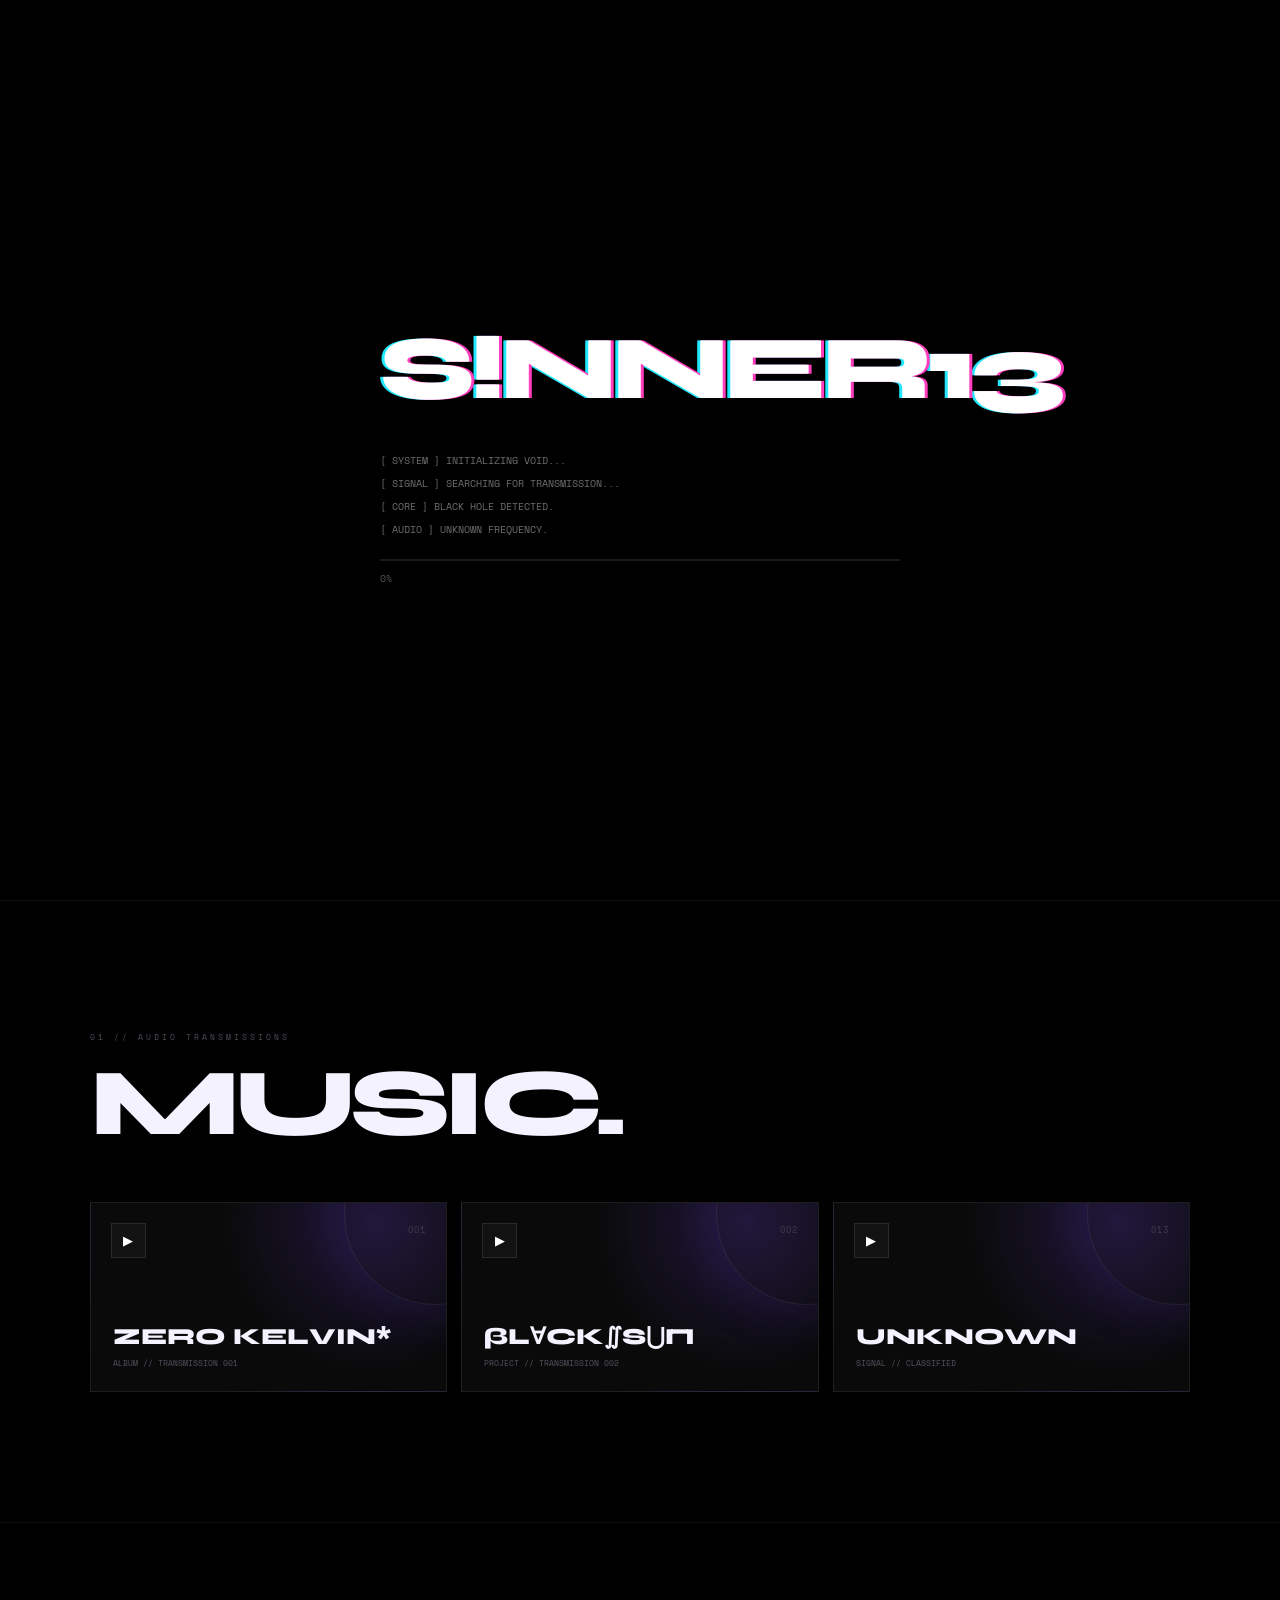
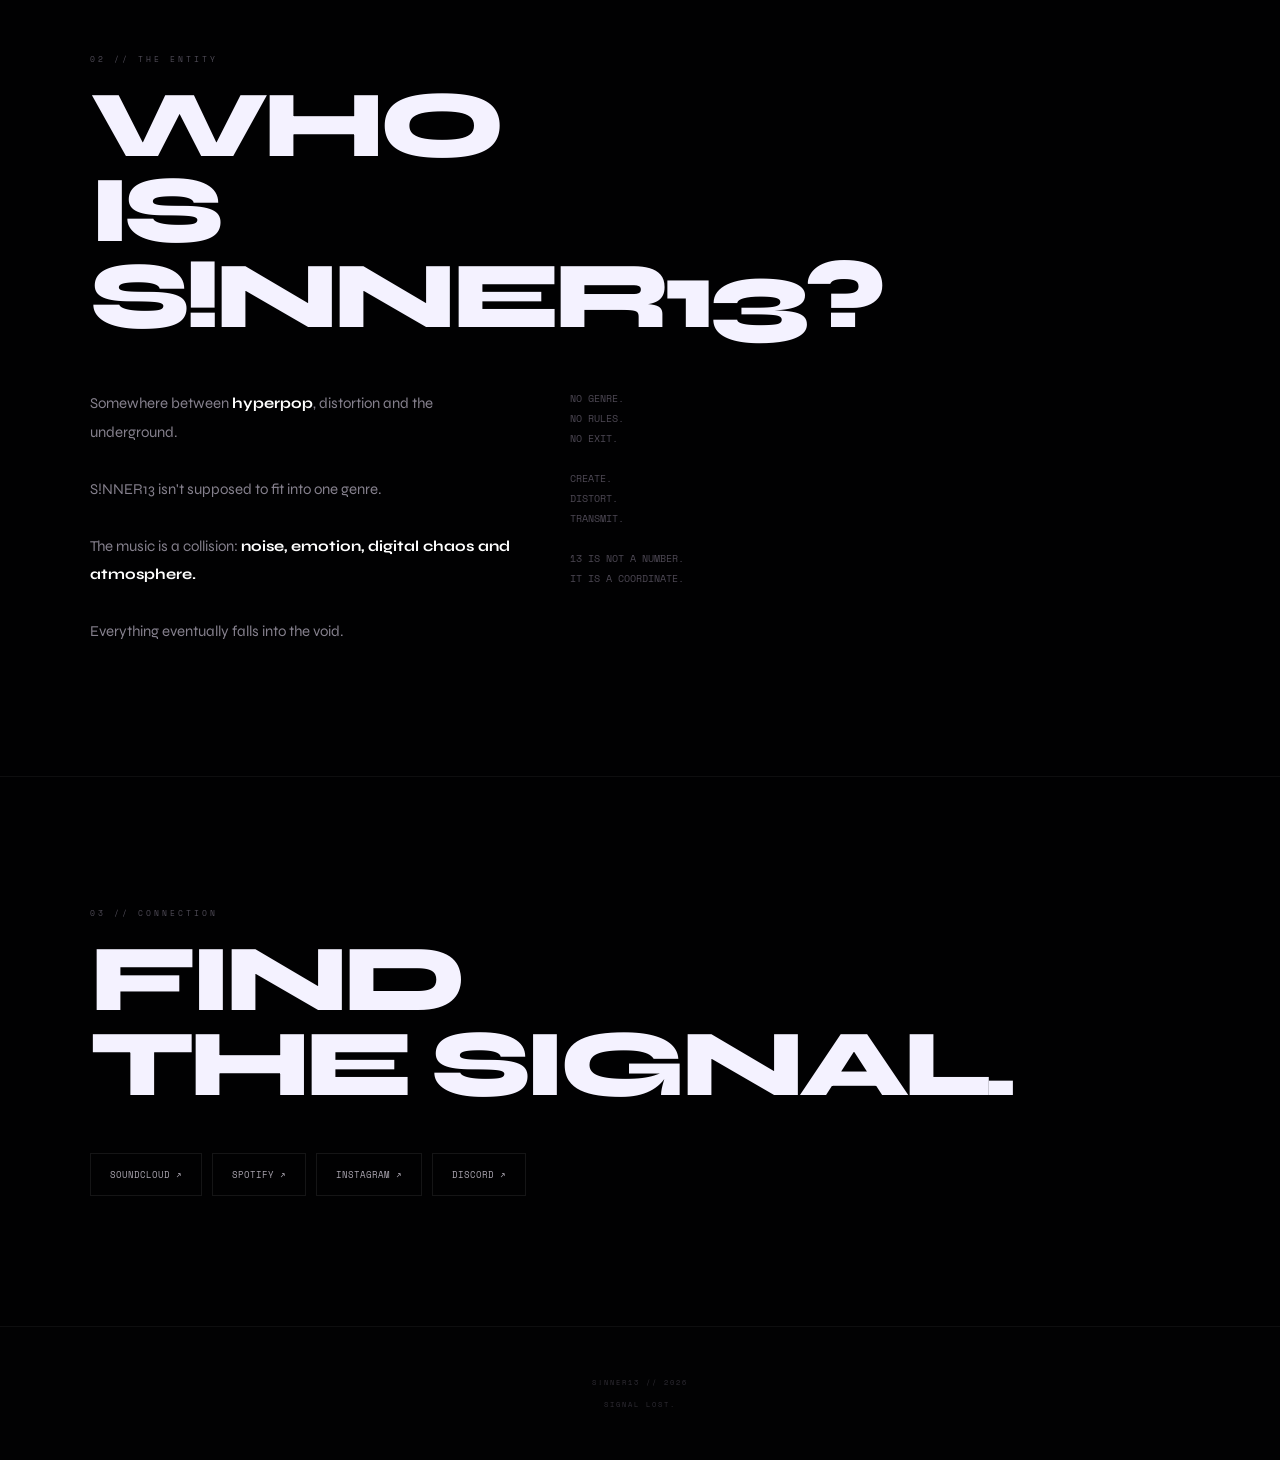
==== commit f3b91f83: "Update index.html" ====
--- a/index.html
+++ b/index.html
@@ -2,910 +2,694 @@
 <html lang="fr">
 <head>
 <meta charset="UTF-8">
-
-<meta
-    name="viewport"
-    content="width=device-width, initial-scale=1.0"
->
-
-<title>S!NNER13 — BLACK HOLE</title>
+<meta name="viewport" content="width=device-width, initial-scale=1.0, viewport-fit=cover">
+
+<title>S!NNER13 // THE VOID</title>
 
 <style>
-
-/* =========================================================
-   S!NNER13 // BLACK HOLE
-   HYPERPOP / UNDERGROUND / DIGITAL VOID
-========================================================= */
-
-* {
-    margin: 0;
-    padding: 0;
-    box-sizing: border-box;
-}
-
-html {
-    scroll-behavior: smooth;
-}
-
-body {
-
-    min-height: 100vh;
-
-    overflow-x: hidden;
-
+@import url('https://fonts.googleapis.com/css2?family=Space+Mono:wght@400;700&family=Syne:wght@400;700;800&display=swap');
+
+:root{
+    --bg:#020203;
+    --text:#f4f2ff;
+    --muted:#777383;
+    --purple:#8b5cff;
+    --pink:#ff3dbd;
+    --cyan:#20e7ff;
+    --panel:rgba(255,255,255,.035);
+}
+
+*{
+    box-sizing:border-box;
+    margin:0;
+    padding:0;
+}
+
+html{
+    scroll-behavior:smooth;
+    background:var(--bg);
+}
+
+body{
+    background:#020203;
+    color:var(--text);
+    font-family:'Syne',Arial,sans-serif;
+    overflow-x:hidden;
+}
+
+body.locked{
+    overflow:hidden;
+}
+
+canvas{
+    position:fixed;
+    inset:0;
+    width:100%;
+    height:100%;
+    pointer-events:none;
+    z-index:0;
+}
+
+.noise{
+    position:fixed;
+    inset:0;
+    z-index:1000;
+    pointer-events:none;
+    opacity:.045;
+    background-image:url("data:image/svg+xml,%3Csvg xmlns='http://www.w3.org/2000/svg' width='180' height='180'%3E%3Cfilter id='n'%3E%3CfeTurbulence type='fractalNoise' baseFrequency='.8' numOctaves='4' stitchTiles='stitch'/%3E%3C/filter%3E%3Crect width='100%25' height='100%25' filter='url(%23n)'/%3E%3C/svg%3E");
+}
+
+.vignette{
+    position:fixed;
+    inset:0;
+    z-index:999;
+    pointer-events:none;
+    background:radial-gradient(circle,transparent 35%,rgba(0,0,0,.7) 100%);
+}
+
+
+/* =========================
+   BOOT
+========================= */
+
+.boot{
+    position:fixed;
+    inset:0;
+    z-index:5000;
+    background:#000;
+    display:flex;
+    align-items:center;
+    justify-content:center;
+    transition:opacity .8s,visibility .8s;
+}
+
+.boot.hidden{
+    opacity:0;
+    visibility:hidden;
+    pointer-events:none;
+}
+
+.boot-inner{
+    width:min(520px,85vw);
+    font-family:'Space Mono',monospace;
+    font-size:10px;
+    color:#aaa;
+}
+
+.boot-logo{
+    font-family:'Syne',sans-serif;
+    font-size:clamp(45px,13vw,90px);
+    font-weight:800;
+    letter-spacing:-5px;
+    color:white;
+    margin-bottom:30px;
+    text-shadow:
+        3px 0 var(--pink),
+        -3px 0 var(--cyan);
+}
+
+.boot-line{
+    margin:8px 0;
+    opacity:.65;
+}
+
+.boot-bar{
+    width:100%;
+    height:2px;
+    margin-top:22px;
+    background:#171719;
+    overflow:hidden;
+}
+
+.boot-progress{
+    width:0;
+    height:100%;
+    background:white;
+    transition:width 1.8s cubic-bezier(.2,.8,.2,1);
+}
+
+.boot-status{
+    margin-top:10px;
+    color:#555;
+}
+
+
+/* =========================
+   NAV
+========================= */
+
+nav{
+    position:fixed;
+    top:0;
+    left:0;
+    right:0;
+    height:76px;
+    padding:0 25px;
+    display:flex;
+    align-items:center;
+    justify-content:space-between;
+    z-index:100;
+    background:linear-gradient(to bottom,rgba(2,2,3,.95),transparent);
+    backdrop-filter:blur(8px);
+}
+
+.logo{
+    font-family:'Space Mono',monospace;
+    font-size:13px;
+    font-weight:700;
+    letter-spacing:-1px;
+    text-shadow:
+        2px 0 var(--pink),
+        -2px 0 var(--cyan);
+}
+
+.nav-right{
+    display:flex;
+    align-items:center;
+    gap:18px;
+}
+
+.signal{
+    font-family:'Space Mono',monospace;
+    font-size:8px;
+    color:#555;
+}
+
+.signal span{
+    color:#8dffb1;
+}
+
+.menu{
+    width:42px;
+    height:42px;
+    border:1px solid rgba(255,255,255,.1);
+    background:rgba(255,255,255,.025);
+    color:white;
+    cursor:pointer;
+}
+
+
+/* =========================
+   HERO
+========================= */
+
+.hero{
+    min-height:100svh;
+    position:relative;
+    z-index:2;
+    display:flex;
+    align-items:center;
+    justify-content:center;
+    text-align:center;
+    overflow:hidden;
+}
+
+.hero-content{
+    position:relative;
+    z-index:5;
+    padding:20px;
+}
+
+.coordinates{
+    font-family:'Space Mono',monospace;
+    color:#4f4a58;
+    font-size:8px;
+    letter-spacing:2px;
+    margin-bottom:28px;
+}
+
+.title{
+    position:relative;
+    font-size:clamp(58px,16vw,170px);
+    line-height:.78;
+    letter-spacing:-.075em;
+    font-weight:800;
+    color:white;
+    text-shadow:
+        4px 0 var(--pink),
+        -4px 0 var(--cyan);
+    animation:glitch 5s infinite;
+}
+
+.title::before,
+.title::after{
+    content:'S!NNER13';
+    position:absolute;
+    inset:0;
+    pointer-events:none;
+}
+
+.title::before{
+    color:var(--cyan);
+    clip-path:polygon(0 0,100% 0,100% 32%,0 32%);
+    transform:translate(-4px,2px);
+}
+
+.title::after{
+    color:var(--pink);
+    clip-path:polygon(0 68%,100% 68%,100% 100%,0 100%);
+    transform:translate(4px,-2px);
+}
+
+.tagline{
+    margin-top:32px;
+    color:#68636f;
+    font-family:'Space Mono',monospace;
+    font-size:9px;
+    letter-spacing:3px;
+}
+
+.enter{
+    display:inline-flex;
+    margin-top:32px;
+    padding:14px 20px;
+    color:white;
+    text-decoration:none;
+    font-family:'Space Mono',monospace;
+    font-size:9px;
+    border:1px solid rgba(255,255,255,.14);
+    background:rgba(255,255,255,.035);
+    transition:.3s;
+}
+
+.enter:hover{
+    transform:translateY(-4px);
+    border-color:var(--purple);
+    box-shadow:0 0 35px rgba(139,92,255,.25);
+}
+
+.scroll{
+    position:absolute;
+    bottom:25px;
+    left:50%;
+    transform:translateX(-50%);
+    font-family:'Space Mono',monospace;
+    color:#393640;
+    font-size:7px;
+    letter-spacing:2px;
+}
+
+
+/* =========================
+   BLACK HOLE VISUAL
+========================= */
+
+.hole{
+    position:absolute;
+    width:min(75vw,600px);
+    aspect-ratio:1;
+    border-radius:50%;
+    z-index:1;
+    pointer-events:none;
+}
+
+.hole::before{
+    content:"";
+    position:absolute;
+    inset:0;
+    border-radius:50%;
+    background:
+        conic-gradient(
+            from 0deg,
+            transparent 0deg,
+            rgba(128,73,255,.8) 45deg,
+            transparent 100deg,
+            rgba(0,225,255,.6) 180deg,
+            transparent 230deg,
+            rgba(255,45,185,.65) 300deg,
+            transparent 360deg
+        );
+    filter:blur(25px);
+    animation:rotate 9s linear infinite;
+}
+
+.hole::after{
+    content:"";
+    position:absolute;
+    inset:24%;
+    border-radius:50%;
+    background:#000;
+    box-shadow:
+        0 0 50px 15px rgba(0,0,0,.9),
+        0 0 100px 20px rgba(91,50,170,.18);
+}
+
+.hole-core{
+    position:absolute;
+    inset:31%;
+    border-radius:50%;
+    background:#000;
+    z-index:2;
+}
+
+
+/* =========================
+   SECTIONS
+========================= */
+
+section.content{
+    position:relative;
+    z-index:3;
+    padding:130px 7vw;
+    border-top:1px solid rgba(255,255,255,.05);
+    background:rgba(2,2,3,.7);
+}
+
+.label{
+    font-family:'Space Mono',monospace;
+    font-size:8px;
+    color:#514d59;
+    letter-spacing:3px;
+    margin-bottom:18px;
+}
+
+.big{
+    font-size:clamp(40px,8vw,95px);
+    line-height:.9;
+    letter-spacing:-.06em;
+    font-weight:800;
+}
+
+
+/* =========================
+   MUSIC
+========================= */
+
+.music-grid{
+    margin-top:55px;
+    display:grid;
+    grid-template-columns:repeat(auto-fit,minmax(230px,1fr));
+    gap:14px;
+}
+
+.track{
+    position:relative;
+    min-height:190px;
+    padding:22px;
+    display:flex;
+    flex-direction:column;
+    justify-content:flex-end;
+    overflow:hidden;
+    border:1px solid rgba(255,255,255,.08);
     background:
         radial-gradient(
-            circle at 50% 40%,
-            rgba(89, 42, 160, .18),
-            transparent 30%
+            circle at 80% 10%,
+            rgba(130,80,255,.2),
+            transparent 45%
         ),
-        radial-gradient(
-            circle at 20% 80%,
-            rgba(0, 180, 255, .08),
-            transparent 25%
-        ),
-        #020204;
-
-    color: white;
-
-    font-family:
-        Arial,
-        Helvetica,
-        sans-serif;
-}
-
-
-/* =========================================================
-   NOISE
-========================================================= */
-
-body::before {
-
-    content: "";
-
-    position: fixed;
-
-    inset: 0;
-
-    pointer-events: none;
-
-    z-index: 999;
-
-    opacity: .055;
-
-    background-image:
-        url("data:image/svg+xml,%3Csvg viewBox='0 0 180 180' xmlns='http://www.w3.org/2000/svg'%3E%3Cfilter id='n'%3E%3CfeTurbulence type='fractalNoise' baseFrequency='.85' numOctaves='4' stitchTiles='stitch'/%3E%3C/filter%3E%3Crect width='100%25' height='100%25' filter='url(%23n)' opacity='.7'/%3E%3C/svg%3E");
-
-}
-
-
-/* =========================================================
-   CURSOR GLOW
-========================================================= */
-
-.cursor {
-
-    position: fixed;
-
-    width: 220px;
-    height: 220px;
-
-    pointer-events: none;
-
-    border-radius: 50%;
-
-    transform: translate(-50%, -50%);
-
-    background:
-        radial-gradient(
-            circle,
-            rgba(130, 80, 255, .13),
-            transparent 70%
-        );
-
-    filter: blur(10px);
-
-    z-index: 2;
-
-}
-
-
-/* =========================================================
-   NAV
-========================================================= */
-
-nav {
-
-    position: fixed;
-
-    top: 0;
-    left: 0;
-
-    width: 100%;
-
-    height: 70px;
-
-    padding: 0 25px;
-
-    display: flex;
-
-    align-items: center;
-
-    justify-content: space-between;
-
-    z-index: 100;
-
-    background:
-        linear-gradient(
-            to bottom,
-            rgba(2,2,4,.95),
-            transparent
-        );
-
-    backdrop-filter: blur(5px);
-
-}
-
-.logo {
-
-    font-family: monospace;
-
-    font-weight: 900;
-
-    font-size: 18px;
-
-    letter-spacing: -1px;
-
-    text-shadow:
-        2px 0 #8d5cff,
-        -2px 0 #00d9ff;
-
-}
-
-.nav-links {
-
-    display: flex;
-
-    gap: 22px;
-
-}
-
-.nav-links a {
-
-    color: rgba(255,255,255,.45);
-
-    text-decoration: none;
-
-    font-family: monospace;
-
-    font-size: 10px;
-
-    letter-spacing: 1px;
-
-    transition: .2s;
-
-}
-
-.nav-links a:hover {
-
-    color: white;
-
-    text-shadow:
-        0 0 12px #8d5cff;
-
-}
-
-
-/* =========================================================
-   HERO
-========================================================= */
-
-.hero {
-
-    min-height: 100vh;
-
-    position: relative;
-
-    display: flex;
-
-    align-items: center;
-
-    justify-content: center;
-
-    overflow: hidden;
-
-}
-
-
-/* =========================================================
-   BLACK HOLE
-========================================================= */
-
-.black-hole {
-
-    position: absolute;
-
-    width: min(70vw, 520px);
-    height: min(70vw, 520px);
-
-    border-radius: 50%;
-
-    background:
-
-        radial-gradient(
-            circle,
-            #000 0 24%,
-            #020203 25% 31%,
-            transparent 32%
-        );
-
-    filter:
-        drop-shadow(
-            0 0 40px rgba(109, 61, 255, .3)
-        );
-
-    animation:
-        float 7s ease-in-out infinite;
-
-}
-
-
-/* accretion disk */
-
-.black-hole::before {
-
-    content: "";
-
-    position: absolute;
-
-    inset: 5%;
-
-    border-radius: 50%;
-
-    background:
-
-        conic-gradient(
-            from 10deg,
-            transparent,
-            rgba(120,70,255,.7),
-            rgba(0,220,255,.65),
-            transparent 35%,
-            rgba(255,70,190,.55),
-            transparent 65%,
-            rgba(100,50,255,.7),
-            transparent
-        );
-
-    filter: blur(17px);
-
-    animation:
-        spin 10s linear infinite;
-
-}
-
-
-/* inner ring */
-
-.black-hole::after {
-
-    content: "";
-
-    position: absolute;
-
-    inset: 19%;
-
-    border-radius: 50%;
-
-    border:
-        2px solid rgba(255,255,255,.08);
-
-    box-shadow:
-
-        0 0 30px rgba(123,77,255,.8),
-
-        inset 0 0 35px rgba(0,0,0,.9);
-
-}
-
-
-/* =========================================================
-   HERO TEXT
-========================================================= */
-
-.hero-content {
-
-    position: relative;
-
-    z-index: 5;
-
-    text-align: center;
-
-    padding: 20px;
-
-}
-
-.pre-title {
-
-    font-family: monospace;
-
-    font-size: 9px;
-
-    letter-spacing: 5px;
-
-    color: rgba(255,255,255,.35);
-
-    margin-bottom: 20px;
-
-}
-
-
-.title {
-
-    position: relative;
-
-    font-size:
-        clamp(55px, 15vw, 145px);
-
-    font-weight: 1000;
-
-    letter-spacing:
-        clamp(-7px, -1vw, -2px);
-
-    line-height: .8;
-
-    text-shadow:
-
-        3px 0 #ff3bbd,
-
-        -3px 0 #00d9ff,
-
-        0 0 40px rgba(139,82,255,.45);
-
-    animation:
-        titleGlitch 4s infinite;
-
-}
-
-
-.title::before,
-.title::after {
-
-    content: "S!NNER13";
-
-    position: absolute;
-
-    left: 0;
-
-    width: 100%;
-
-    opacity: .5;
-
-}
-
-.title::before {
-
-    color: #00eaff;
-
-    transform:
-        translate(-3px, 2px);
-
-    clip-path:
-        inset(0 0 65% 0);
-
-}
-
-.title::after {
-
-    color: #ff32ba;
-
-    transform:
-        translate(3px, -2px);
-
-    clip-path:
-        inset(65% 0 0 0);
-
-}
-
-
-.subtitle {
-
-    margin-top: 25px;
-
-    color: rgba(255,255,255,.5);
-
-    font-family: monospace;
-
-    font-size: 10px;
-
-    letter-spacing: 2px;
-
-}
-
-
-/* =========================================================
-   BUTTON
-========================================================= */
-
-.enter {
-
-    display: inline-flex;
-
-    margin-top: 35px;
-
-    padding: 13px 22px;
-
-    color: white;
-
-    text-decoration: none;
-
-    font-family: monospace;
-
-    font-size: 10px;
-
-    letter-spacing: 2px;
-
-    border:
-        1px solid rgba(255,255,255,.2);
-
-    background:
-        rgba(255,255,255,.035);
-
-    backdrop-filter:
-        blur(10px);
-
-    transition:
-        .25s;
-
-}
-
-.enter:hover {
-
-    transform:
-        translateY(-4px);
-
-    border-color:
-        rgba(155,110,255,.7);
-
-    box-shadow:
-        0 0 30px rgba(113,75,255,.25);
-
-}
-
-
-/* =========================================================
-   STARS
-========================================================= */
-
-.stars {
-
-    position: absolute;
-
-    inset: 0;
-
-    pointer-events: none;
-
-}
-
-.star {
-
-    position: absolute;
-
-    width: 2px;
-    height: 2px;
-
-    border-radius: 50%;
-
-    background: white;
-
-    opacity: .5;
-
-    animation:
-        twinkle
-        calc(2s + var(--delay))
-        infinite alternate;
-
-}
-
-
-/* =========================================================
-   SECTIONS
-========================================================= */
-
-section {
-
-    position: relative;
-
-    padding:
-        110px 7vw;
-
-    border-top:
-        1px solid rgba(255,255,255,.05);
-
-}
-
-
-/* =========================================================
-   SECTION HEADER
-========================================================= */
-
-.section-label {
-
-    color:
-        rgba(255,255,255,.25);
-
-    font-family: monospace;
-
-    font-size: 8px;
-
-    letter-spacing: 3px;
-
-    margin-bottom: 15px;
-
-}
-
-.section-title {
-
-    font-size:
-        clamp(32px, 7vw, 70px);
-
-    line-height: .95;
-
-    font-weight: 900;
-
-}
-
-
-/* =========================================================
-   MUSIC
-========================================================= */
-
-.music-grid {
-
-    margin-top: 45px;
-
-    display: grid;
-
-    grid-template-columns:
-        repeat(
-            auto-fit,
-            minmax(220px, 1fr)
-        );
-
-    gap: 15px;
-
-}
-
-.track {
-
-    min-height: 170px;
-
-    position: relative;
-
-    padding: 20px;
-
-    display: flex;
-
-    flex-direction: column;
-
-    justify-content: flex-end;
-
-    overflow: hidden;
-
-    border:
-        1px solid rgba(255,255,255,.08);
-
-    background:
-
-        radial-gradient(
-            circle at 80% 20%,
-            rgba(111,77,255,.22),
-            transparent 40%
-        ),
-
-        rgba(255,255,255,.025);
-
-    transition:
-        .3s;
-
-}
-
-.track:hover {
-
-    transform:
-        translateY(-7px)
-        rotate(-.5deg);
-
-    border-color:
-        rgba(143,105,255,.4);
-
-    box-shadow:
-        0 20px 50px rgba(0,0,0,.4);
-
-}
-
-.track-number {
-
-    position: absolute;
-
-    top: 17px;
-    right: 17px;
-
-    font-family: monospace;
-
-    color:
-        rgba(255,255,255,.15);
-
-    font-size: 10px;
-
-}
-
-.track-name {
-
-    font-size: 21px;
-
-    font-weight: 900;
-
-}
-
-.track-info {
-
-    margin-top: 7px;
-
-    color:
-        rgba(255,255,255,.3);
-
-    font-family: monospace;
-
-    font-size: 8px;
-
-}
-
-
-/* =========================================================
+        var(--panel);
+    transition:.35s;
+}
+
+.track::before{
+    content:"";
+    position:absolute;
+    width:180px;
+    height:180px;
+    border-radius:50%;
+    right:-80px;
+    top:-80px;
+    border:1px solid rgba(255,255,255,.08);
+    box-shadow:0 0 60px rgba(100,60,255,.15);
+}
+
+.track:hover{
+    transform:translateY(-8px);
+    border-color:rgba(145,100,255,.4);
+}
+
+.track-number{
+    position:absolute;
+    top:20px;
+    right:20px;
+    color:#3f3a47;
+    font-family:'Space Mono',monospace;
+    font-size:9px;
+}
+
+.track-name{
+    font-size:23px;
+    font-weight:800;
+}
+
+.track-meta{
+    margin-top:7px;
+    color:#57525f;
+    font-family:'Space Mono',monospace;
+    font-size:8px;
+}
+
+.play{
+    position:absolute;
+    top:20px;
+    left:20px;
+    width:35px;
+    height:35px;
+    border:1px solid rgba(255,255,255,.1);
+    background:rgba(255,255,255,.03);
+    color:white;
+    cursor:pointer;
+}
+
+
+/* =========================
    ABOUT
-========================================================= */
-
-.about {
-
-    max-width: 850px;
-
-}
-
-.about p {
-
-    margin-top: 30px;
-
-    color:
-        rgba(255,255,255,.48);
-
-    font-size:
-        clamp(15px, 2vw, 19px);
-
-    line-height: 1.8;
-
-}
-
-.highlight {
-
-    color: white;
-
-    text-shadow:
-        0 0 15px rgba(135,90,255,.7);
-
-}
-
-
-/* =========================================================
-   SOCIALS
-========================================================= */
-
-.socials {
-
-    margin-top: 45px;
-
-    display: flex;
-
-    flex-wrap: wrap;
-
-    gap: 10px;
-
-}
-
-.social {
-
-    padding:
-        13px 18px;
-
-    border:
-        1px solid rgba(255,255,255,.08);
-
-    color:
-        rgba(255,255,255,.55);
-
-    text-decoration: none;
-
-    font-family: monospace;
-
-    font-size: 9px;
-
-    transition: .2s;
-
-}
-
-.social:hover {
-
-    color: white;
-
-    background:
-        rgba(255,255,255,.04);
-
-    border-color:
-        rgba(255,255,255,.25);
-
-}
-
-
-/* =========================================================
+========================= */
+
+.about-grid{
+    margin-top:50px;
+    max-width:900px;
+    display:grid;
+    grid-template-columns:1fr 1fr;
+    gap:60px;
+}
+
+.about-text{
+    color:#85808d;
+    line-height:1.9;
+    font-size:15px;
+}
+
+.about-text strong{
+    color:white;
+}
+
+.manifesto{
+    font-family:'Space Mono',monospace;
+    color:#4d4854;
+    font-size:10px;
+    line-height:2;
+}
+
+
+/* =========================
+   LINKS
+========================= */
+
+.links{
+    margin-top:45px;
+    display:flex;
+    flex-wrap:wrap;
+    gap:10px;
+}
+
+.link{
+    padding:14px 19px;
+    color:#aaa5b0;
+    border:1px solid rgba(255,255,255,.08);
+    text-decoration:none;
+    font-family:'Space Mono',monospace;
+    font-size:9px;
+    transition:.25s;
+}
+
+.link:hover{
+    color:white;
+    border-color:var(--purple);
+    box-shadow:0 0 25px rgba(139,92,255,.12);
+}
+
+
+/* =========================
    FOOTER
-========================================================= */
-
-footer {
-
-    padding:
-        40px 25px;
-
-    text-align: center;
-
-    border-top:
-        1px solid rgba(255,255,255,.05);
-
-    color:
-        rgba(255,255,255,.18);
-
-    font-family: monospace;
-
-    font-size: 8px;
-
-    letter-spacing: 1px;
-
-}
-
-
-/* =========================================================
+========================= */
+
+footer{
+    position:relative;
+    z-index:3;
+    padding:50px 20px;
+    text-align:center;
+    color:#302d35;
+    border-top:1px solid rgba(255,255,255,.05);
+    font-family:'Space Mono',monospace;
+    font-size:7px;
+    letter-spacing:2px;
+}
+
+
+/* =========================
+   EASTER EGG
+========================= */
+
+.secret{
+    position:fixed;
+    inset:0;
+    z-index:4000;
+    background:#000;
+    display:none;
+    align-items:center;
+    justify-content:center;
+    text-align:center;
+}
+
+.secret.active{
+    display:flex;
+}
+
+.secret-text{
+    font-family:'Space Mono',monospace;
+    font-size:10px;
+    color:#777;
+    line-height:2;
+}
+
+.secret-text strong{
+    display:block;
+    color:white;
+    font-size:25px;
+    margin-bottom:15px;
+}
+
+
+/* =========================
    ANIMATIONS
-========================================================= */
-
-@keyframes spin {
-
-    from {
-        transform: rotate(0deg);
+========================= */
+
+@keyframes rotate{
+    to{transform:rotate(360deg);}
+}
+
+@keyframes glitch{
+    0%,88%,100%{transform:translate(0);}
+    89%{transform:translate(-3px,1px);}
+    90%{transform:translate(3px,-2px);}
+    91%{transform:translate(-1px,0);}
+}
+
+@media(max-width:650px){
+
+    nav{
+        height:65px;
+        padding:0 15px;
     }
 
-    to {
-        transform: rotate(360deg);
+    .signal{
+        display:none;
     }
 
-}
-
-@keyframes float {
-
-    0%,100% {
-        transform:
-            translateY(0)
-            scale(1);
+    .hole{
+        width:105vw;
     }
 
-    50% {
-        transform:
-            translateY(-14px)
-            scale(1.02);
+    .hero-content{
+        padding:15px;
     }
 
-}
-
-@keyframes twinkle {
-
-    from {
-        opacity: .15;
-        transform: scale(.7);
+    .title{
+        font-size:19vw;
     }
 
-    to {
-        opacity: .8;
-        transform: scale(1.4);
+    .tagline{
+        font-size:7px;
+        line-height:1.8;
     }
 
-}
-
-@keyframes titleGlitch {
-
-    0%, 88%, 100% {
-        transform: translate(0);
+    section.content{
+        padding:90px 20px;
     }
 
-    89% {
-        transform: translate(-3px, 1px);
+    .about-grid{
+        grid-template-columns:1fr;
+        gap:35px;
     }
 
-    90% {
-        transform: translate(3px, -1px);
+    .music-grid{
+        grid-template-columns:1fr;
     }
 
-    91% {
-        transform: translate(0);
-    }
-
-}
-
-
-/* =========================================================
-   MOBILE
-========================================================= */
-
-@media (max-width: 600px) {
-
-    nav {
-        padding: 0 15px;
-    }
-
-    .nav-links {
-        gap: 10px;
-    }
-
-    .nav-links a {
-        font-size: 8px;
-    }
-
-    .black-hole {
-        width: 105vw;
-        height: 105vw;
-    }
-
-    .hero-content {
-        padding-top: 40px;
-    }
-
-    section {
-        padding:
-            80px 20px;
-    }
-
-    .music-grid {
-        grid-template-columns: 1fr;
-    }
-
-}
-
-
-/* =========================================================
-   REDUCED MOTION
-========================================================= */
-
-@media (prefers-reduced-motion: reduce) {
+}
+
+@media(prefers-reduced-motion:reduce){
 
     *,
     *::before,
-    *::after {
-        animation-duration: .01ms !important;
-        animation-iteration-count: 1 !important;
-        scroll-behavior: auto !important;
+    *::after{
+        animation-duration:.01ms!important;
+        animation-iteration-count:1!important;
     }
 
 }
-
 </style>
 </head>
 
-
-<body>
-
-
-<div class="cursor" id="cursor"></div>
-
-
-<!-- ======================================================
-     NAVIGATION
-====================================================== -->
+<body class="locked">
+
+<canvas id="space"></canvas>
+
+<div class="noise"></div>
+<div class="vignette"></div>
+
+
+<!-- =========================
+     BOOT SCREEN
+========================= -->
+
+<div class="boot" id="boot">
+
+    <div class="boot-inner">
+
+        <div class="boot-logo">
+            S!NNER13
+        </div>
+
+        <div class="boot-line">
+            [ SYSTEM ] INITIALIZING VOID...
+        </div>
+
+        <div class="boot-line">
+            [ SIGNAL ] SEARCHING FOR TRANSMISSION...
+        </div>
+
+        <div class="boot-line">
+            [ CORE ] BLACK HOLE DETECTED.
+        </div>
+
+        <div class="boot-line">
+            [ AUDIO ] UNKNOWN FREQUENCY.
+        </div>
+
+        <div class="boot-bar">
+            <div
+                class="boot-progress"
+                id="progress"
+            ></div>
+        </div>
+
+        <div
+            class="boot-status"
+            id="bootStatus"
+        >
+            0%
+        </div>
+
+    </div>
+
+</div>
+
+
+<!-- =========================
+     NAV
+========================= -->
 
 <nav>
 
@@ -913,83 +697,93 @@
         S!NNER13
     </div>
 
-    <div class="nav-links">
-
-        <a href="#music">
-            MUSIC
-        </a>
-
-        <a href="#about">
-            VOID
-        </a>
-
-        <a href="#contact">
-            LINKS
-        </a>
+    <div class="nav-right">
+
+        <div class="signal">
+            SIGNAL:
+            <span>● ONLINE</span>
+        </div>
+
+        <button
+            class="menu"
+            onclick="window.scrollTo({top:0,behavior:'smooth'})"
+        >
+            ↑
+        </button>
 
     </div>
 
 </nav>
 
 
-<!-- ======================================================
+<!-- =========================
      HERO
-====================================================== -->
-
-<main>
-
-<section class="hero">
-
-    <div class="stars" id="stars"></div>
-
-    <div class="black-hole"></div>
-
+========================= -->
+
+<header class="hero" id="home">
+
+    <div class="hole">
+        <div class="hole-core"></div>
+    </div>
 
     <div class="hero-content">
 
-        <div class="pre-title">
-            WELCOME TO THE VOID
+        <div class="coordinates">
+            43°13'VOID // UNKNOWN LOCATION
         </div>
 
         <h1 class="title">
             S!NNER13
         </h1>
 
-        <div class="subtitle">
-            HYPERPOP // UNDERGROUND // BLACK HOLE
+        <div class="tagline">
+            HYPERPOP / UNDERGROUND / DIGITAL VOID
         </div>
 
         <a
+            class="enter"
             href="#music"
-            class="enter"
         >
             ENTER THE VOID →
         </a>
 
     </div>
 
-</section>
-
-
-<!-- ======================================================
+    <div class="scroll">
+        ↓ DESCEND ↓
+    </div>
+
+</header>
+
+
+<!-- =========================
      MUSIC
-====================================================== -->
-
-<section id="music">
-
-    <div class="section-label">
+========================= -->
+
+<section
+    class="content"
+    id="music"
+>
+
+    <div class="label">
         01 // AUDIO TRANSMISSIONS
     </div>
 
-    <h2 class="section-title">
-        MUSIC
+    <h2 class="big">
+        MUSIC.
     </h2>
 
-
     <div class="music-grid">
 
 
-        <div class="track">
+        <article class="track">
+
+            <button
+                class="play"
+                onclick="fakePlay(this)"
+            >
+                ▶
+            </button>
 
             <div class="track-number">
                 001
@@ -999,14 +793,21 @@
                 ZERO KELVIN*
             </div>
 
-            <div class="track-info">
-                ALBUM // 2026
+            <div class="track-meta">
+                ALBUM // TRANSMISSION 001
             </div>
 
-        </div>
-
-
-        <div class="track">
+        </article>
+
+
+        <article class="track">
+
+            <button
+                class="play"
+                onclick="fakePlay(this)"
+            >
+                ▶
+            </button>
 
             <div class="track-number">
                 002
@@ -1016,281 +817,392 @@
                 βLⱯCK∬S⋃Π
             </div>
 
-            <div class="track-info">
-                PROJECT // UNKNOWN
+            <div class="track-meta">
+                PROJECT // TRANSMISSION 002
             </div>
 
+        </article>
+
+
+        <article class="track">
+
+            <button
+                class="play"
+                onclick="fakePlay(this)"
+            >
+                ▶
+            </button>
+
+            <div class="track-number">
+                013
+            </div>
+
+            <div class="track-name">
+                UNKNOWN
+            </div>
+
+            <div class="track-meta">
+                SIGNAL // CLASSIFIED
+            </div>
+
+        </article>
+
+
+    </div>
+
+</section>
+
+
+<!-- =========================
+     ABOUT
+========================= -->
+
+<section
+    class="content"
+    id="about"
+>
+
+    <div class="label">
+        02 // THE ENTITY
+    </div>
+
+    <h2 class="big">
+        WHO<br>
+        IS<br>
+        S!NNER13?
+    </h2>
+
+
+    <div class="about-grid">
+
+        <p class="about-text">
+
+            Somewhere between
+            <strong>hyperpop</strong>,
+            distortion and the
+            underground.
+
+            <br><br>
+
+            S!NNER13 isn't supposed to
+            fit into one genre.
+
+            <br><br>
+
+            The music is a collision:
+            <strong>noise, emotion,
+            digital chaos and atmosphere.</strong>
+
+            <br><br>
+
+            Everything eventually falls
+            into the void.
+
+        </p>
+
+
+        <div class="manifesto">
+
+            NO GENRE.<br>
+            NO RULES.<br>
+            NO EXIT.<br>
+            <br>
+            CREATE.<br>
+            DISTORT.<br>
+            TRANSMIT.<br>
+            <br>
+            13 IS NOT A NUMBER.<br>
+            IT IS A COORDINATE.
+
         </div>
 
-
-        <div class="track">
-
-            <div class="track-number">
-                003
-            </div>
-
-            <div class="track-name">
-                BLACK HOLE
-            </div>
-
-            <div class="track-info">
-                TRANSMISSION // 13
-            </div>
-
-        </div>
-
-
     </div>
 
 </section>
 
 
-<!-- ======================================================
-     ABOUT
-====================================================== -->
-
-<section id="about">
-
-    <div class="about">
-
-        <div class="section-label">
-            02 // SIGNAL
-        </div>
-
-        <h2 class="section-title">
-            NOTHING<br>
-            IS STABLE.
-        </h2>
-
-
-        <p>
-
-            S!NNER13 is somewhere between
-            <span class="highlight">
-                hyperpop,
-                underground,
-                distortion
-            </span>
-            and the digital void.
-
-            <br><br>
-
-            Sounds that shouldn't fit together.
-            Visuals that feel like corrupted memories.
-            Music falling endlessly into a
-            <span class="highlight">
-                black hole.
-            </span>
-
-        </p>
-
+<!-- =========================
+     LINKS
+========================= -->
+
+<section
+    class="content"
+    id="links"
+>
+
+    <div class="label">
+        03 // CONNECTION
     </div>
 
-</section>
-
-
-<!-- ======================================================
-     LINKS
-====================================================== -->
-
-<section id="contact">
-
-    <div class="section-label">
-        03 // CONNECTIONS
-    </div>
-
-    <h2 class="section-title">
+    <h2 class="big">
         FIND<br>
-        ME.
+        THE SIGNAL.
     </h2>
 
 
-    <div class="socials">
+    <div class="links">
 
         <a
-            class="social"
+            class="link"
             href="#"
         >
-            SOUNDCLOUD
+            SOUNDCLOUD ↗
         </a>
 
         <a
-            class="social"
+            class="link"
             href="#"
         >
-            SPOTIFY
+            SPOTIFY ↗
         </a>
 
         <a
-            class="social"
+            class="link"
             href="#"
         >
-            INSTAGRAM
+            INSTAGRAM ↗
         </a>
 
         <a
-            class="social"
+            class="link"
             href="#"
         >
-            DISCORD
+            DISCORD ↗
         </a>
 
     </div>
 
 </section>
 
-</main>
-
-
-<!-- ======================================================
+
+<!-- =========================
      FOOTER
-====================================================== -->
+========================= -->
 
 <footer>
 
-    S!NNER13 © 2026
+    S!NNER13 // 2026
 
     <br><br>
 
-    LOST SOMEWHERE INSIDE THE VOID
+    SIGNAL LOST.
 
 </footer>
 
 
+<!-- =========================
+     SECRET
+========================= -->
+
+<div
+    class="secret"
+    id="secret"
+>
+
+    <div class="secret-text">
+
+        <strong>
+            YOU FOUND THE VOID.
+        </strong>
+
+        there was never supposed<br>
+        to be anything here.
+
+        <br><br>
+
+        [ 13 ]
+
+        <br><br>
+
+        tap anywhere to return
+
+    </div>
+
+</div>
+
+
 <script>
 
 /* =========================================================
-   STAR GENERATOR
+   BOOT
 ========================================================= */
 
-const stars =
-    document.getElementById(
-        "stars"
+const boot =
+    document.getElementById("boot");
+
+const progress =
+    document.getElementById("progress");
+
+const bootStatus =
+    document.getElementById("bootStatus");
+
+let percent = 0;
+
+const bootTimer =
+    setInterval(() => {
+
+        percent +=
+            Math.floor(
+                Math.random() * 15
+            ) + 5;
+
+        if(percent > 100)
+            percent = 100;
+
+        progress.style.width =
+            percent + "%";
+
+        bootStatus.textContent =
+            percent + "%";
+
+        if(percent >= 100){
+
+            clearInterval(
+                bootTimer
+            );
+
+            setTimeout(() => {
+
+                boot.classList.add(
+                    "hidden"
+                );
+
+                document.body.classList.remove(
+                    "locked"
+                );
+
+            },500);
+
+        }
+
+    },180);
+
+
+/* =========================================================
+   SPACE CANVAS
+========================================================= */
+
+const canvas =
+    document.getElementById("space");
+
+const ctx =
+    canvas.getContext("2d");
+
+let width;
+let height;
+
+let particles = [];
+
+const mouse = {
+    x:0,
+    y:0,
+    active:false
+};
+
+
+function resize(){
+
+    width =
+        canvas.width =
+        window.innerWidth *
+        devicePixelRatio;
+
+    height =
+        canvas.height =
+        window.innerHeight *
+        devicePixelRatio;
+
+    canvas.style.width =
+        window.innerWidth + "px";
+
+    canvas.style.height =
+        window.innerHeight + "px";
+
+    ctx.scale(
+        devicePixelRatio,
+        devicePixelRatio
     );
 
-
-for (
-    let i = 0;
-    i < 120;
-    i++
-) {
-
-    const star =
-        document.createElement(
-            "div"
-        );
-
-    star.className =
-        "star";
-
-    star.style.left =
-        Math.random() * 100 + "%";
-
-    star.style.top =
-        Math.random() * 100 + "%";
-
-    star.style.setProperty(
-        "--delay",
-        Math.random() * 5 + "s"
+    width =
+        window.innerWidth;
+
+    height =
+        window.innerHeight;
+
+}
+
+
+resize();
+
+window.addEventListener(
+    "resize",
+    resize
+);
+
+
+/* =========================================================
+   PARTICLES
+========================================================= */
+
+function createParticle(){
+
+    const angle =
+        Math.random() *
+        Math.PI * 2;
+
+    const distance =
+        100 +
+        Math.random() *
+        Math.max(
+            width,
+            height
+        ) *
+        .65;
+
+    return {
+
+        x:
+            width/2 +
+            Math.cos(angle) *
+            distance,
+
+        y:
+            height/2 +
+            Math.sin(angle) *
+            distance,
+
+        size:
+            Math.random() *
+            1.7 + .2,
+
+        speed:
+            Math.random() *
+            .003 + .001,
+
+        angle:
+            angle,
+
+        distance:
+            distance,
+
+        rotation:
+            Math.random() *
+            .02
+
+    };
+
+}
+
+
+for(let i=0;i<180;i++){
+
+    particles.push(
+        createParticle()
     );
 
-    star.style.opacity =
-        Math.random();
-
-    stars.appendChild(
-        star
-    );
-
 }
 
 
 /* =========================================================
-   CURSOR
-========================================================= */
-
-const cursor =
-    document.getElementById(
-        "cursor"
-    );
-
-
-document.addEventListener(
-    "mousemove",
-    event => {
-
-        cursor.style.left =
-            event.clientX + "px";
-
-        cursor.style.top =
-            event.clientY + "px";
-
-    }
-);
-
-
-/* =========================================================
-   BLACK HOLE PARALLAX
-========================================================= */
-
-const blackHole =
-    document.querySelector(
-        ".black-hole"
-    );
-
-
-document.addEventListener(
-    "mousemove",
-    event => {
-
-        const x =
-            (event.clientX /
-            window.innerWidth -
-            .5);
-
-        const y =
-            (event.clientY /
-            window.innerHeight -
-            .5);
-
-
-        blackHole.style.transform =
-            `
-            translate(
-                ${x * 12}px,
-                ${y * 12}px
-            )
-            `;
-
-    }
-);
-
-
-/* =========================================================
-   MOBILE TOUCH EFFECT
-========================================================= */
-
-document.addEventListener(
-    "touchmove",
-    event => {
-
-        const touch =
-            event.touches[0];
-
-        if (!touch) return;
-
-        cursor.style.left =
-            touch.clientX + "px";
-
-        cursor.style.top =
-            touch.clientY + "px";
-
-    },
-    {
-        passive: true
-    }
-);
-
-</script>
-
-</body>
-            </html>
+   SPACE LOOP
+                
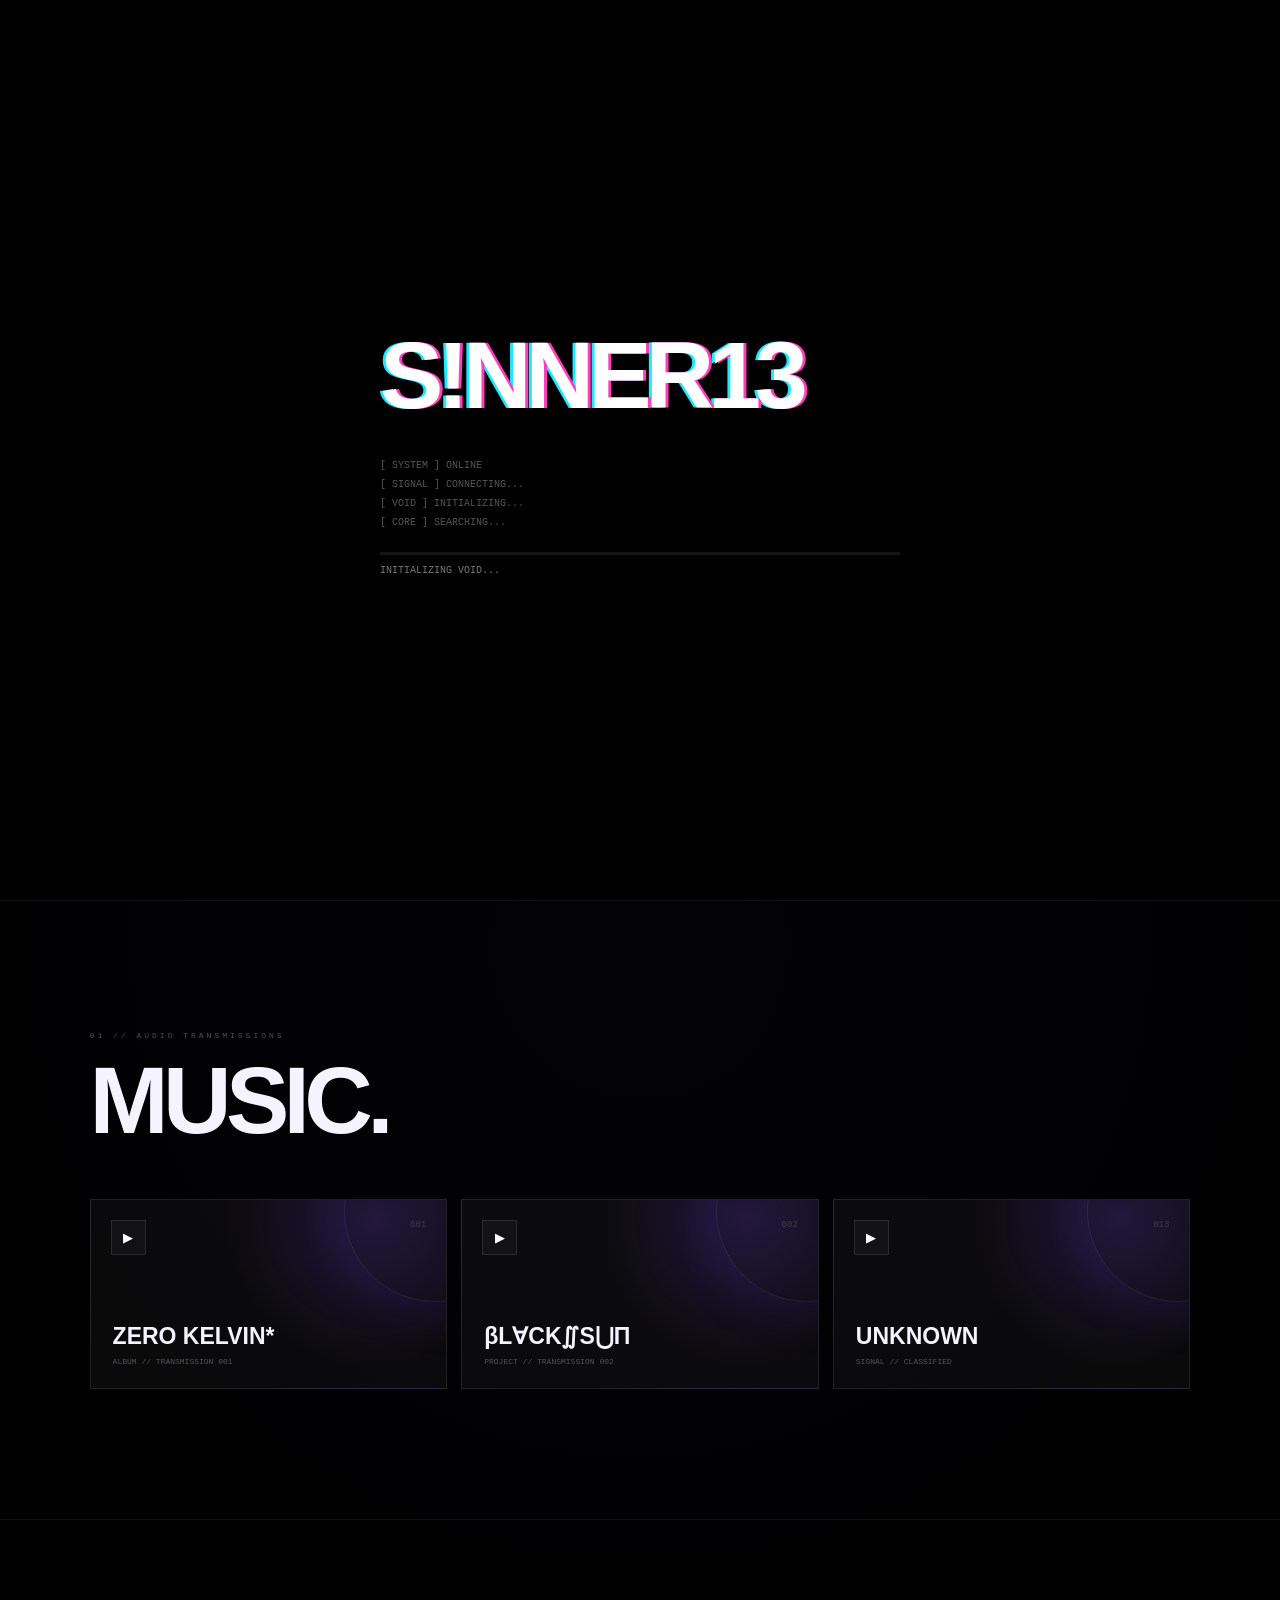
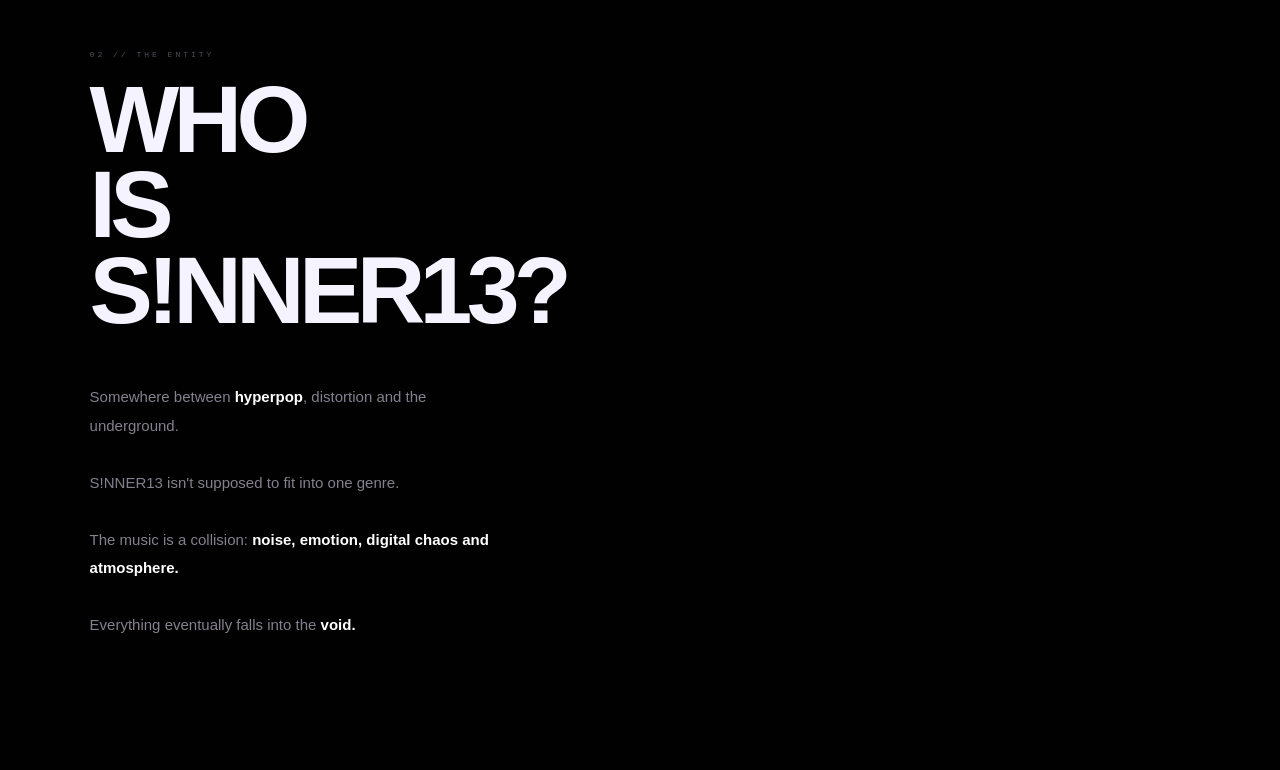
==== commit 9044c7ed: "Update index.html" ====
--- a/index.html
+++ b/index.html
@@ -1,650 +1,1231 @@
 <!DOCTYPE html>
 <html lang="fr">
 <head>
+
 <meta charset="UTF-8">
-<meta name="viewport" content="width=device-width, initial-scale=1.0, viewport-fit=cover">
+
+<meta
+    name="viewport"
+    content="width=device-width, initial-scale=1.0, viewport-fit=cover"
+>
 
 <title>S!NNER13 // THE VOID</title>
 
 <style>
-@import url('https://fonts.googleapis.com/css2?family=Space+Mono:wght@400;700&family=Syne:wght@400;700;800&display=swap');
-
-:root{
-    --bg:#020203;
-    --text:#f4f2ff;
-    --muted:#777383;
-    --purple:#8b5cff;
-    --pink:#ff3dbd;
-    --cyan:#20e7ff;
-    --panel:rgba(255,255,255,.035);
-}
-
-*{
-    box-sizing:border-box;
-    margin:0;
-    padding:0;
-}
-
-html{
-    scroll-behavior:smooth;
-    background:var(--bg);
-}
-
-body{
-    background:#020203;
-    color:var(--text);
-    font-family:'Syne',Arial,sans-serif;
-    overflow-x:hidden;
-}
-
-body.locked{
-    overflow:hidden;
-}
-
-canvas{
-    position:fixed;
-    inset:0;
-    width:100%;
-    height:100%;
-    pointer-events:none;
-    z-index:0;
-}
-
-.noise{
-    position:fixed;
-    inset:0;
-    z-index:1000;
-    pointer-events:none;
-    opacity:.045;
-    background-image:url("data:image/svg+xml,%3Csvg xmlns='http://www.w3.org/2000/svg' width='180' height='180'%3E%3Cfilter id='n'%3E%3CfeTurbulence type='fractalNoise' baseFrequency='.8' numOctaves='4' stitchTiles='stitch'/%3E%3C/filter%3E%3Crect width='100%25' height='100%25' filter='url(%23n)'/%3E%3C/svg%3E");
-}
-
-.vignette{
-    position:fixed;
-    inset:0;
-    z-index:999;
-    pointer-events:none;
-    background:radial-gradient(circle,transparent 35%,rgba(0,0,0,.7) 100%);
-}
-
-
-/* =========================
-   BOOT
-========================= */
-
-.boot{
-    position:fixed;
-    inset:0;
-    z-index:5000;
-    background:#000;
-    display:flex;
-    align-items:center;
-    justify-content:center;
-    transition:opacity .8s,visibility .8s;
-}
-
-.boot.hidden{
-    opacity:0;
-    visibility:hidden;
-    pointer-events:none;
-}
-
-.boot-inner{
-    width:min(520px,85vw);
-    font-family:'Space Mono',monospace;
-    font-size:10px;
-    color:#aaa;
-}
-
-.boot-logo{
-    font-family:'Syne',sans-serif;
-    font-size:clamp(45px,13vw,90px);
-    font-weight:800;
-    letter-spacing:-5px;
-    color:white;
-    margin-bottom:30px;
+
+/* =========================================================
+   S!NNER13 // THE VOID
+   HYPERPOP / UNDERGROUND / BLACK HOLE
+========================================================= */
+
+:root {
+    --bg: #020203;
+    --white: #f5f3ff;
+    --muted: #77727f;
+
+    --purple: #8b5cff;
+    --pink: #ff3dbd;
+    --cyan: #20e7ff;
+
+    --border: rgba(255,255,255,.09);
+    --panel: rgba(255,255,255,.035);
+}
+
+* {
+    box-sizing: border-box;
+    margin: 0;
+    padding: 0;
+}
+
+html {
+    background: var(--bg);
+    scroll-behavior: smooth;
+}
+
+body {
+    min-height: 100vh;
+
+    background:
+        radial-gradient(
+            circle at 50% 40%,
+            rgba(90,50,160,.08),
+            transparent 40%
+        ),
+        var(--bg);
+
+    color: var(--white);
+
+    font-family:
+        Arial,
+        Helvetica,
+        sans-serif;
+
+    overflow-x: hidden;
+}
+
+body.locked {
+    overflow: hidden;
+}
+
+
+/* =========================================================
+   CANVAS
+========================================================= */
+
+#space {
+    position: fixed;
+
+    inset: 0;
+
+    width: 100%;
+    height: 100%;
+
+    z-index: 0;
+
+    pointer-events: none;
+}
+
+
+/* =========================================================
+   NOISE
+========================================================= */
+
+.noise {
+    position: fixed;
+
+    inset: 0;
+
+    z-index: 1000;
+
+    pointer-events: none;
+
+    opacity: .045;
+
+    background-image:
+        url("data:image/svg+xml,%3Csvg xmlns='http://www.w3.org/2000/svg' width='180' height='180'%3E%3Cfilter id='n'%3E%3CfeTurbulence type='fractalNoise' baseFrequency='.8' numOctaves='4' stitchTiles='stitch'/%3E%3C/filter%3E%3Crect width='100%25' height='100%25' filter='url(%23n)'/%3E%3C/svg%3E");
+}
+
+
+/* =========================================================
+   VIGNETTE
+========================================================= */
+
+.vignette {
+    position: fixed;
+
+    inset: 0;
+
+    z-index: 999;
+
+    pointer-events: none;
+
+    background:
+        radial-gradient(
+            circle,
+            transparent 35%,
+            rgba(0,0,0,.72) 100%
+        );
+}
+
+
+/* =========================================================
+   BOOT SCREEN
+========================================================= */
+
+.boot {
+
+    position: fixed;
+
+    inset: 0;
+
+    z-index: 5000;
+
+    display: flex;
+
+    align-items: center;
+
+    justify-content: center;
+
+    background: #000;
+
+    transition:
+        opacity .8s ease,
+        visibility .8s ease;
+
+}
+
+.boot.hidden {
+
+    opacity: 0;
+
+    visibility: hidden;
+
+    pointer-events: none;
+
+}
+
+.boot-inner {
+
+    width: min(520px, 85vw);
+
+    font-family:
+        "Courier New",
+        monospace;
+
+    font-size: 10px;
+
+    color: #aaa;
+
+}
+
+.boot-logo {
+
+    font-family:
+        Arial,
+        Helvetica,
+        sans-serif;
+
+    font-size:
+        clamp(48px, 14vw, 95px);
+
+    font-weight: 900;
+
+    letter-spacing: -6px;
+
+    color: white;
+
+    margin-bottom: 30px;
+
     text-shadow:
         3px 0 var(--pink),
         -3px 0 var(--cyan);
-}
-
-.boot-line{
-    margin:8px 0;
-    opacity:.65;
-}
-
-.boot-bar{
-    width:100%;
-    height:2px;
-    margin-top:22px;
-    background:#171719;
-    overflow:hidden;
-}
-
-.boot-progress{
-    width:0;
-    height:100%;
-    background:white;
-    transition:width 1.8s cubic-bezier(.2,.8,.2,1);
-}
-
-.boot-status{
-    margin-top:10px;
-    color:#555;
-}
-
-
-/* =========================
-   NAV
-========================= */
-
-nav{
-    position:fixed;
-    top:0;
-    left:0;
-    right:0;
-    height:76px;
-    padding:0 25px;
-    display:flex;
-    align-items:center;
-    justify-content:space-between;
-    z-index:100;
-    background:linear-gradient(to bottom,rgba(2,2,3,.95),transparent);
-    backdrop-filter:blur(8px);
-}
-
-.logo{
-    font-family:'Space Mono',monospace;
-    font-size:13px;
-    font-weight:700;
-    letter-spacing:-1px;
+
+    animation: bootGlitch 3s infinite;
+
+}
+
+.boot-line {
+
+    margin: 8px 0;
+
+    color: #555;
+
+}
+
+.boot-bar {
+
+    width: 100%;
+
+    height: 3px;
+
+    margin-top: 24px;
+
+    background: #151517;
+
+    overflow: hidden;
+
+}
+
+.boot-progress {
+
+    width: 0%;
+
+    height: 100%;
+
+    background:
+        linear-gradient(
+            90deg,
+            var(--purple),
+            var(--cyan),
+            var(--pink)
+        );
+
+    box-shadow:
+        0 0 15px rgba(139,92,255,.8);
+
+    transition:
+        width .08s linear;
+
+}
+
+.boot-status {
+
+    margin-top: 10px;
+
+    color: #777;
+
+    min-height: 14px;
+
+}
+
+
+/* =========================================================
+   NAVIGATION
+========================================================= */
+
+nav {
+
+    position: fixed;
+
+    top: 0;
+    left: 0;
+    right: 0;
+
+    height: 72px;
+
+    padding:
+        0 25px;
+
+    display: flex;
+
+    align-items: center;
+
+    justify-content: space-between;
+
+    z-index: 100;
+
+    background:
+        linear-gradient(
+            to bottom,
+            rgba(2,2,3,.95),
+            transparent
+        );
+
+    backdrop-filter:
+        blur(8px);
+
+}
+
+.logo {
+
+    font-family:
+        "Courier New",
+        monospace;
+
+    font-size: 13px;
+
+    font-weight: bold;
+
     text-shadow:
         2px 0 var(--pink),
         -2px 0 var(--cyan);
-}
-
-.nav-right{
-    display:flex;
-    align-items:center;
-    gap:18px;
-}
-
-.signal{
-    font-family:'Space Mono',monospace;
-    font-size:8px;
-    color:#555;
-}
-
-.signal span{
-    color:#8dffb1;
-}
-
-.menu{
-    width:42px;
-    height:42px;
-    border:1px solid rgba(255,255,255,.1);
-    background:rgba(255,255,255,.025);
-    color:white;
-    cursor:pointer;
-}
-
-
-/* =========================
+
+}
+
+.nav-right {
+
+    display: flex;
+
+    align-items: center;
+
+    gap: 18px;
+
+}
+
+.signal {
+
+    font-family:
+        "Courier New",
+        monospace;
+
+    font-size: 8px;
+
+    color: #555;
+
+}
+
+.signal span {
+
+    color: #8dffb1;
+
+}
+
+.menu {
+
+    width: 40px;
+    height: 40px;
+
+    border:
+        1px solid var(--border);
+
+    background:
+        rgba(255,255,255,.03);
+
+    color: white;
+
+    cursor: pointer;
+
+    transition: .25s;
+
+}
+
+.menu:hover {
+
+    border-color:
+        var(--purple);
+
+}
+
+
+/* =========================================================
    HERO
-========================= */
-
-.hero{
-    min-height:100svh;
-    position:relative;
-    z-index:2;
-    display:flex;
-    align-items:center;
-    justify-content:center;
-    text-align:center;
-    overflow:hidden;
-}
-
-.hero-content{
-    position:relative;
-    z-index:5;
-    padding:20px;
-}
-
-.coordinates{
-    font-family:'Space Mono',monospace;
-    color:#4f4a58;
-    font-size:8px;
-    letter-spacing:2px;
-    margin-bottom:28px;
-}
-
-.title{
-    position:relative;
-    font-size:clamp(58px,16vw,170px);
-    line-height:.78;
-    letter-spacing:-.075em;
-    font-weight:800;
-    color:white;
+========================================================= */
+
+.hero {
+
+    position: relative;
+
+    z-index: 2;
+
+    min-height: 100svh;
+
+    display: flex;
+
+    align-items: center;
+
+    justify-content: center;
+
+    text-align: center;
+
+    overflow: hidden;
+
+}
+
+.hero-content {
+
+    position: relative;
+
+    z-index: 5;
+
+    padding: 20px;
+
+}
+
+.coordinates {
+
+    font-family:
+        "Courier New",
+        monospace;
+
+    color: #4e4a56;
+
+    font-size: 8px;
+
+    letter-spacing: 2px;
+
+    margin-bottom: 28px;
+
+}
+
+.title {
+
+    position: relative;
+
+    font-size:
+        clamp(58px, 16vw, 170px);
+
+    line-height: .78;
+
+    letter-spacing: -.075em;
+
+    font-weight: 900;
+
+    color: white;
+
     text-shadow:
         4px 0 var(--pink),
         -4px 0 var(--cyan);
-    animation:glitch 5s infinite;
+
+    animation:
+        titleGlitch 5s infinite;
+
 }
 
 .title::before,
-.title::after{
-    content:'S!NNER13';
-    position:absolute;
-    inset:0;
-    pointer-events:none;
-}
-
-.title::before{
-    color:var(--cyan);
-    clip-path:polygon(0 0,100% 0,100% 32%,0 32%);
-    transform:translate(-4px,2px);
-}
-
-.title::after{
-    color:var(--pink);
-    clip-path:polygon(0 68%,100% 68%,100% 100%,0 100%);
-    transform:translate(4px,-2px);
-}
-
-.tagline{
-    margin-top:32px;
-    color:#68636f;
-    font-family:'Space Mono',monospace;
-    font-size:9px;
-    letter-spacing:3px;
-}
-
-.enter{
-    display:inline-flex;
-    margin-top:32px;
-    padding:14px 20px;
-    color:white;
-    text-decoration:none;
-    font-family:'Space Mono',monospace;
-    font-size:9px;
-    border:1px solid rgba(255,255,255,.14);
-    background:rgba(255,255,255,.035);
-    transition:.3s;
-}
-
-.enter:hover{
-    transform:translateY(-4px);
-    border-color:var(--purple);
-    box-shadow:0 0 35px rgba(139,92,255,.25);
-}
-
-.scroll{
-    position:absolute;
-    bottom:25px;
-    left:50%;
-    transform:translateX(-50%);
-    font-family:'Space Mono',monospace;
-    color:#393640;
-    font-size:7px;
-    letter-spacing:2px;
-}
-
-
-/* =========================
-   BLACK HOLE VISUAL
-========================= */
-
-.hole{
-    position:absolute;
-    width:min(75vw,600px);
-    aspect-ratio:1;
-    border-radius:50%;
-    z-index:1;
-    pointer-events:none;
-}
-
-.hole::before{
-    content:"";
-    position:absolute;
-    inset:0;
-    border-radius:50%;
+.title::after {
+
+    content:
+        "S!NNER13";
+
+    position: absolute;
+
+    inset: 0;
+
+    pointer-events: none;
+
+}
+
+.title::before {
+
+    color: var(--cyan);
+
+    clip-path:
+        polygon(
+            0 0,
+            100% 0,
+            100% 32%,
+            0 32%
+        );
+
+    transform:
+        translate(-4px, 2px);
+
+}
+
+.title::after {
+
+    color: var(--pink);
+
+    clip-path:
+        polygon(
+            0 68%,
+            100% 68%,
+            100% 100%,
+            0 100%
+        );
+
+    transform:
+        translate(4px, -2px);
+
+}
+
+.tagline {
+
+    margin-top: 32px;
+
+    color: #69636f;
+
+    font-family:
+        "Courier New",
+        monospace;
+
+    font-size: 9px;
+
+    letter-spacing: 3px;
+
+}
+
+.enter {
+
+    display: inline-flex;
+
+    margin-top: 32px;
+
+    padding:
+        14px 20px;
+
+    color: white;
+
+    text-decoration: none;
+
+    font-family:
+        "Courier New",
+        monospace;
+
+    font-size: 9px;
+
+    letter-spacing: 1px;
+
+    border:
+        1px solid rgba(255,255,255,.14);
+
     background:
+        rgba(255,255,255,.035);
+
+    transition: .3s;
+
+}
+
+.enter:hover {
+
+    transform:
+        translateY(-4px);
+
+    border-color:
+        var(--purple);
+
+    box-shadow:
+        0 0 35px
+        rgba(139,92,255,.25);
+
+}
+
+.scroll {
+
+    position: absolute;
+
+    bottom: 25px;
+
+    left: 50%;
+
+    transform:
+        translateX(-50%);
+
+    color: #38343f;
+
+    font-family:
+        "Courier New",
+        monospace;
+
+    font-size: 7px;
+
+    letter-spacing: 2px;
+
+}
+
+
+/* =========================================================
+   BLACK HOLE
+========================================================= */
+
+.hole {
+
+    position: absolute;
+
+    width:
+        min(75vw, 600px);
+
+    aspect-ratio: 1;
+
+    border-radius: 50%;
+
+    z-index: 1;
+
+    pointer-events: none;
+
+    transition:
+        transform .15s ease-out;
+
+}
+
+.hole::before {
+
+    content: "";
+
+    position: absolute;
+
+    inset: 0;
+
+    border-radius: 50%;
+
+    background:
+
         conic-gradient(
             from 0deg,
+
             transparent 0deg,
+
             rgba(128,73,255,.8) 45deg,
+
             transparent 100deg,
+
             rgba(0,225,255,.6) 180deg,
+
             transparent 230deg,
+
             rgba(255,45,185,.65) 300deg,
+
             transparent 360deg
         );
-    filter:blur(25px);
-    animation:rotate 9s linear infinite;
-}
-
-.hole::after{
-    content:"";
-    position:absolute;
-    inset:24%;
-    border-radius:50%;
-    background:#000;
+
+    filter:
+        blur(25px);
+
+    animation:
+        rotate 9s linear infinite;
+
+}
+
+.hole::after {
+
+    content: "";
+
+    position: absolute;
+
+    inset: 24%;
+
+    border-radius: 50%;
+
+    background: #000;
+
     box-shadow:
-        0 0 50px 15px rgba(0,0,0,.9),
-        0 0 100px 20px rgba(91,50,170,.18);
-}
-
-.hole-core{
-    position:absolute;
-    inset:31%;
-    border-radius:50%;
-    background:#000;
-    z-index:2;
-}
-
-
-/* =========================
+        0 0 50px 15px rgba(0,0,0,.95),
+        0 0 100px 25px rgba(91,50,170,.18);
+
+}
+
+.hole-core {
+
+    position: absolute;
+
+    inset: 31%;
+
+    border-radius: 50%;
+
+    background: #000;
+
+    z-index: 2;
+
+}
+
+
+/* =========================================================
    SECTIONS
-========================= */
-
-section.content{
-    position:relative;
-    z-index:3;
-    padding:130px 7vw;
-    border-top:1px solid rgba(255,255,255,.05);
-    background:rgba(2,2,3,.7);
-}
-
-.label{
-    font-family:'Space Mono',monospace;
-    font-size:8px;
-    color:#514d59;
-    letter-spacing:3px;
-    margin-bottom:18px;
-}
-
-.big{
-    font-size:clamp(40px,8vw,95px);
-    line-height:.9;
-    letter-spacing:-.06em;
-    font-weight:800;
-}
-
-
-/* =========================
+========================================================= */
+
+section.content {
+
+    position: relative;
+
+    z-index: 3;
+
+    padding:
+        130px 7vw;
+
+    border-top:
+        1px solid rgba(255,255,255,.05);
+
+    background:
+        rgba(2,2,3,.72);
+
+}
+
+.label {
+
+    font-family:
+        "Courier New",
+        monospace;
+
+    font-size: 8px;
+
+    color: #514d59;
+
+    letter-spacing: 3px;
+
+    margin-bottom: 18px;
+
+}
+
+.big {
+
+    font-size:
+        clamp(40px, 8vw, 95px);
+
+    line-height: .9;
+
+    letter-spacing: -.06em;
+
+    font-weight: 900;
+
+}
+
+
+/* =========================================================
    MUSIC
-========================= */
-
-.music-grid{
-    margin-top:55px;
-    display:grid;
-    grid-template-columns:repeat(auto-fit,minmax(230px,1fr));
-    gap:14px;
-}
-
-.track{
-    position:relative;
-    min-height:190px;
-    padding:22px;
-    display:flex;
-    flex-direction:column;
-    justify-content:flex-end;
-    overflow:hidden;
-    border:1px solid rgba(255,255,255,.08);
+========================================================= */
+
+.music-grid {
+
+    margin-top: 55px;
+
+    display: grid;
+
+    grid-template-columns:
+        repeat(
+            auto-fit,
+            minmax(230px, 1fr)
+        );
+
+    gap: 14px;
+
+}
+
+.track {
+
+    position: relative;
+
+    min-height: 190px;
+
+    padding: 22px;
+
+    display: flex;
+
+    flex-direction: column;
+
+    justify-content: flex-end;
+
+    overflow: hidden;
+
+    border:
+        1px solid var(--border);
+
     background:
+
         radial-gradient(
             circle at 80% 10%,
             rgba(130,80,255,.2),
             transparent 45%
         ),
+
         var(--panel);
-    transition:.35s;
-}
-
-.track::before{
-    content:"";
-    position:absolute;
-    width:180px;
-    height:180px;
-    border-radius:50%;
-    right:-80px;
-    top:-80px;
-    border:1px solid rgba(255,255,255,.08);
-    box-shadow:0 0 60px rgba(100,60,255,.15);
-}
-
-.track:hover{
-    transform:translateY(-8px);
-    border-color:rgba(145,100,255,.4);
-}
-
-.track-number{
-    position:absolute;
-    top:20px;
-    right:20px;
-    color:#3f3a47;
-    font-family:'Space Mono',monospace;
-    font-size:9px;
-}
-
-.track-name{
-    font-size:23px;
-    font-weight:800;
-}
-
-.track-meta{
-    margin-top:7px;
-    color:#57525f;
-    font-family:'Space Mono',monospace;
-    font-size:8px;
-}
-
-.play{
-    position:absolute;
-    top:20px;
-    left:20px;
-    width:35px;
-    height:35px;
-    border:1px solid rgba(255,255,255,.1);
-    background:rgba(255,255,255,.03);
-    color:white;
-    cursor:pointer;
-}
-
-
-/* =========================
+
+    transition: .35s;
+
+}
+
+.track::before {
+
+    content: "";
+
+    position: absolute;
+
+    width: 180px;
+    height: 180px;
+
+    border-radius: 50%;
+
+    right: -80px;
+    top: -80px;
+
+    border:
+        1px solid rgba(255,255,255,.08);
+
+    box-shadow:
+        0 0 60px
+        rgba(100,60,255,.15);
+
+}
+
+.track:hover {
+
+    transform:
+        translateY(-8px);
+
+    border-color:
+        rgba(145,100,255,.4);
+
+}
+
+.track-number {
+
+    position: absolute;
+
+    top: 20px;
+    right: 20px;
+
+    color: #3f3a47;
+
+    font-family:
+        "Courier New",
+        monospace;
+
+    font-size: 9px;
+
+}
+
+.track-name {
+
+    font-size: 23px;
+
+    font-weight: 900;
+
+}
+
+.track-meta {
+
+    margin-top: 7px;
+
+    color: #57525f;
+
+    font-family:
+        "Courier New",
+        monospace;
+
+    font-size: 8px;
+
+}
+
+.play {
+
+    position: absolute;
+
+    top: 20px;
+    left: 20px;
+
+    width: 35px;
+    height: 35px;
+
+    border:
+        1px solid rgba(255,255,255,.1);
+
+    background:
+        rgba(255,255,255,.03);
+
+    color: white;
+
+    cursor: pointer;
+
+}
+
+
+/* =========================================================
    ABOUT
-========================= */
-
-.about-grid{
-    margin-top:50px;
-    max-width:900px;
-    display:grid;
-    grid-template-columns:1fr 1fr;
-    gap:60px;
-}
-
-.about-text{
-    color:#85808d;
-    line-height:1.9;
-    font-size:15px;
-}
-
-.about-text strong{
-    color:white;
-}
-
-.manifesto{
-    font-family:'Space Mono',monospace;
-    color:#4d4854;
-    font-size:10px;
-    line-height:2;
-}
-
-
-/* =========================
+========================================================= */
+
+.about-grid {
+
+    margin-top: 50px;
+
+    max-width: 900px;
+
+    display: grid;
+
+    grid-template-columns:
+        1fr 1fr;
+
+    gap: 60px;
+
+}
+
+.about-text {
+
+    color: #85808d;
+
+    line-height: 1.9;
+
+    font-size: 15px;
+
+}
+
+.about-text strong {
+
+    color: white;
+
+}
+
+.manifesto {
+
+    font-family:
+        "Courier New",
+        monospace;
+
+    color: #4d4854;
+
+    font-size: 10px;
+
+    line-height: 2;
+
+}
+
+
+/* =========================================================
    LINKS
-========================= */
-
-.links{
-    margin-top:45px;
-    display:flex;
-    flex-wrap:wrap;
-    gap:10px;
-}
-
-.link{
-    padding:14px 19px;
-    color:#aaa5b0;
-    border:1px solid rgba(255,255,255,.08);
-    text-decoration:none;
-    font-family:'Space Mono',monospace;
-    font-size:9px;
-    transition:.25s;
-}
-
-.link:hover{
-    color:white;
-    border-color:var(--purple);
-    box-shadow:0 0 25px rgba(139,92,255,.12);
-}
-
-
-/* =========================
+========================================================= */
+
+.links {
+
+    margin-top: 45px;
+
+    display: flex;
+
+    flex-wrap: wrap;
+
+    gap: 10px;
+
+}
+
+.link {
+
+    padding:
+        14px 19px;
+
+    color: #aaa5b0;
+
+    border:
+        1px solid rgba(255,255,255,.08);
+
+    text-decoration: none;
+
+    font-family:
+        "Courier New",
+        monospace;
+
+    font-size: 9px;
+
+    transition: .25s;
+
+}
+
+.link:hover {
+
+    color: white;
+
+    border-color:
+        var(--purple);
+
+    box-shadow:
+        0 0 25px
+        rgba(139,92,255,.12);
+
+}
+
+
+/* =========================================================
    FOOTER
-========================= */
-
-footer{
-    position:relative;
-    z-index:3;
-    padding:50px 20px;
-    text-align:center;
-    color:#302d35;
-    border-top:1px solid rgba(255,255,255,.05);
-    font-family:'Space Mono',monospace;
-    font-size:7px;
-    letter-spacing:2px;
-}
-
-
-/* =========================
-   EASTER EGG
-========================= */
-
-.secret{
-    position:fixed;
-    inset:0;
-    z-index:4000;
-    background:#000;
-    display:none;
-    align-items:center;
-    justify-content:center;
-    text-align:center;
-}
-
-.secret.active{
-    display:flex;
-}
-
-.secret-text{
-    font-family:'Space Mono',monospace;
-    font-size:10px;
-    color:#777;
-    line-height:2;
-}
-
-.secret-text strong{
-    display:block;
-    color:white;
-    font-size:25px;
-    margin-bottom:15px;
-}
-
-
-/* =========================
+========================================================= */
+
+footer {
+
+    position: relative;
+
+    z-index: 3;
+
+    padding: 50px 20px;
+
+    text-align: center;
+
+    color: #302d35;
+
+    border-top:
+        1px solid rgba(255,255,255,.05);
+
+    font-family:
+        "Courier New",
+        monospace;
+
+    font-size: 7px;
+
+    letter-spacing: 2px;
+
+}
+
+
+/* =========================================================
+   SECRET
+========================================================= */
+
+.secret {
+
+    position: fixed;
+
+    inset: 0;
+
+    z-index: 4000;
+
+    display: none;
+
+    align-items: center;
+
+    justify-content: center;
+
+    text-align: center;
+
+    background: #000;
+
+}
+
+.secret.active {
+
+    display: flex;
+
+}
+
+.secret-text {
+
+    font-family:
+        "Courier New",
+        monospace;
+
+    font-size: 10px;
+
+    color: #777;
+
+    line-height: 2;
+
+}
+
+.secret-text strong {
+
+    display: block;
+
+    color: white;
+
+    font-size: 25px;
+
+    margin-bottom: 15px;
+
+}
+
+
+/* =========================================================
    ANIMATIONS
-========================= */
-
-@keyframes rotate{
-    to{transform:rotate(360deg);}
-}
-
-@keyframes glitch{
-    0%,88%,100%{transform:translate(0);}
-    89%{transform:translate(-3px,1px);}
-    90%{transform:translate(3px,-2px);}
-    91%{transform:translate(-1px,0);}
-}
-
-@media(max-width:650px){
-
-    nav{
-        height:65px;
-        padding:0 15px;
-    }
-
-    .signal{
-        display:none;
-    }
-
-    .hole{
-        width:105vw;
-    }
-
-    .hero-content{
-        padding:15px;
-    }
-
-    .title{
-        font-size:19vw;
-    }
-
-    .tagline{
-        font-size:7px;
-        line-height:1.8;
-    }
-
-    section.content{
-        padding:90px 20px;
-    }
-
-    .about-grid{
-        grid-template-columns:1fr;
-        gap:35px;
-    }
-
-    .music-grid{
-        grid-template-columns:1fr;
-    }
-
-}
-
-@media(prefers-reduced-motion:reduce){
+========================================================= */
+
+@keyframes rotate {
+
+    to {
+        transform: rotate(360deg);
+    }
+
+}
+
+@keyframes titleGlitch {
+
+    0%,
+    88%,
+    100% {
+        transform: translate(0);
+    }
+
+    89% {
+        transform: translate(-3px,1px);
+    }
+
+    90% {
+        transform: translate(3px,-2px);
+    }
+
+    91% {
+        transform: translate(-1px,0);
+    }
+
+}
+
+@keyframes bootGlitch {
+
+    0%,
+    90%,
+    100% {
+        transform: translate(0);
+    }
+
+    92% {
+        transform: translate(-2px,1px);
+    }
+
+    94% {
+        transform: translate(2px,-1px);
+    }
+
+}
+
+
+/* =========================================================
+   MOBILE
+========================================================= */
+
+@media (max-width: 650px) {
+
+    nav {
+
+        height: 65px;
+
+        padding:
+            0 15px;
+
+    }
+
+    .signal {
+
+        display: none;
+
+    }
+
+    .hole {
+
+        width: 105vw;
+
+    }
+
+    .hero-content {
+
+        padding: 15px;
+
+    }
+
+    .title {
+
+        font-size: 19vw;
+
+    }
+
+    .tagline {
+
+        font-size: 7px;
+
+        line-height: 1.8;
+
+    }
+
+    section.content {
+
+        padding:
+            90px 20px;
+
+    }
+
+    .about-grid {
+
+        grid-template-columns: 1fr;
+
+        gap: 35px;
+
+    }
+
+    .music-grid {
+
+        grid-template-columns: 1fr;
+
+    }
+
+}
+
+@media (prefers-reduced-motion: reduce) {
 
     *,
     *::before,
-    *::after{
-        animation-duration:.01ms!important;
-        animation-iteration-count:1!important;
-    }
-
-}
+    *::after {
+
+        animation-duration:
+            .01ms !important;
+
+        animation-iteration-count:
+            1 !important;
+
+        scroll-behavior:
+            auto !important;
+
+    }
+
+}
+
 </style>
+
 </head>
 
+
 <body class="locked">
 
+
+<!-- =======================================================
+     BACKGROUND
+======================================================= -->
+
 <canvas id="space"></canvas>
 
 <div class="noise"></div>
+
 <div class="vignette"></div>
 
 
-<!-- =========================
+<!-- =======================================================
      BOOT SCREEN
-========================= -->
-
-<div class="boot" id="boot">
+======================================================= -->
+
+<div
+    class="boot"
+    id="boot"
+>
 
     <div class="boot-inner">
 
@@ -653,33 +1234,35 @@
         </div>
 
         <div class="boot-line">
-            [ SYSTEM ] INITIALIZING VOID...
+            [ SYSTEM ] ONLINE
         </div>
 
         <div class="boot-line">
-            [ SIGNAL ] SEARCHING FOR TRANSMISSION...
+            [ SIGNAL ] CONNECTING...
         </div>
 
         <div class="boot-line">
-            [ CORE ] BLACK HOLE DETECTED.
+            [ VOID ] INITIALIZING...
         </div>
 
         <div class="boot-line">
-            [ AUDIO ] UNKNOWN FREQUENCY.
+            [ CORE ] SEARCHING...
         </div>
 
         <div class="boot-bar">
+
             <div
                 class="boot-progress"
                 id="progress"
             ></div>
+
         </div>
 
         <div
             class="boot-status"
             id="bootStatus"
         >
-            0%
+            INITIALIZING VOID...
         </div>
 
     </div>
@@ -687,9 +1270,9 @@
 </div>
 
 
-<!-- =========================
-     NAV
-========================= -->
+<!-- =======================================================
+     NAVIGATION
+======================================================= -->
 
 <nav>
 
@@ -706,7 +1289,7 @@
 
         <button
             class="menu"
-            onclick="window.scrollTo({top:0,behavior:'smooth'})"
+            onclick="goTop()"
         >
             ↑
         </button>
@@ -716,15 +1299,21 @@
 </nav>
 
 
-<!-- =========================
+<!-- =======================================================
      HERO
-========================= -->
-
-<header class="hero" id="home">
+======================================================= -->
+
+<header
+    class="hero"
+    id="home"
+>
 
     <div class="hole">
+
         <div class="hole-core"></div>
+
     </div>
+
 
     <div class="hero-content">
 
@@ -749,6 +1338,7 @@
 
     </div>
 
+
     <div class="scroll">
         ↓ DESCEND ↓
     </div>
@@ -756,9 +1346,9 @@
 </header>
 
 
-<!-- =========================
+<!-- =======================================================
      MUSIC
-========================= -->
+======================================================= -->
 
 <section
     class="content"
@@ -772,6 +1362,7 @@
     <h2 class="big">
         MUSIC.
     </h2>
+
 
     <div class="music-grid">
 
@@ -853,9 +1444,9 @@
 </section>
 
 
-<!-- =========================
+<!-- =======================================================
      ABOUT
-========================= -->
+======================================================= -->
 
 <section
     class="content"
@@ -867,9 +1458,11 @@
     </div>
 
     <h2 class="big">
+
         WHO<br>
         IS<br>
         S!NNER13?
+
     </h2>
 
 
@@ -884,325 +1477,21 @@
 
             <br><br>
 
-            S!NNER13 isn't supposed to
-            fit into one genre.
+            S!NNER13 isn't supposed
+            to fit into one genre.
 
             <br><br>
 
             The music is a collision:
-            <strong>noise, emotion,
-            digital chaos and atmosphere.</strong>
+            <strong>
+                noise, emotion,
+                digital chaos and atmosphere.
+            </strong>
 
             <br><br>
 
             Everything eventually falls
-            into the void.
-
-        </p>
-
-
-        <div class="manifesto">
-
-            NO GENRE.<br>
-            NO RULES.<br>
-            NO EXIT.<br>
-            <br>
-            CREATE.<br>
-            DISTORT.<br>
-            TRANSMIT.<br>
-            <br>
-            13 IS NOT A NUMBER.<br>
-            IT IS A COORDINATE.
-
-        </div>
-
-    </div>
-
-</section>
-
-
-<!-- =========================
-     LINKS
-========================= -->
-
-<section
-    class="content"
-    id="links"
->
-
-    <div class="label">
-        03 // CONNECTION
-    </div>
-
-    <h2 class="big">
-        FIND<br>
-        THE SIGNAL.
-    </h2>
-
-
-    <div class="links">
-
-        <a
-            class="link"
-            href="#"
-        >
-            SOUNDCLOUD ↗
-        </a>
-
-        <a
-            class="link"
-            href="#"
-        >
-            SPOTIFY ↗
-        </a>
-
-        <a
-            class="link"
-            href="#"
-        >
-            INSTAGRAM ↗
-        </a>
-
-        <a
-            class="link"
-            href="#"
-        >
-            DISCORD ↗
-        </a>
-
-    </div>
-
-</section>
-
-
-<!-- =========================
-     FOOTER
-========================= -->
-
-<footer>
-
-    S!NNER13 // 2026
-
-    <br><br>
-
-    SIGNAL LOST.
-
-</footer>
-
-
-<!-- =========================
-     SECRET
-========================= -->
-
-<div
-    class="secret"
-    id="secret"
->
-
-    <div class="secret-text">
-
-        <strong>
-            YOU FOUND THE VOID.
-        </strong>
-
-        there was never supposed<br>
-        to be anything here.
-
-        <br><br>
-
-        [ 13 ]
-
-        <br><br>
-
-        tap anywhere to return
-
-    </div>
-
-</div>
-
-
-<script>
-
-/* =========================================================
-   BOOT
-========================================================= */
-
-const boot =
-    document.getElementById("boot");
-
-const progress =
-    document.getElementById("progress");
-
-const bootStatus =
-    document.getElementById("bootStatus");
-
-let percent = 0;
-
-const bootTimer =
-    setInterval(() => {
-
-        percent +=
-            Math.floor(
-                Math.random() * 15
-            ) + 5;
-
-        if(percent > 100)
-            percent = 100;
-
-        progress.style.width =
-            percent + "%";
-
-        bootStatus.textContent =
-            percent + "%";
-
-        if(percent >= 100){
-
-            clearInterval(
-                bootTimer
-            );
-
-            setTimeout(() => {
-
-                boot.classList.add(
-                    "hidden"
-                );
-
-                document.body.classList.remove(
-                    "locked"
-                );
-
-            },500);
-
-        }
-
-    },180);
-
-
-/* =========================================================
-   SPACE CANVAS
-========================================================= */
-
-const canvas =
-    document.getElementById("space");
-
-const ctx =
-    canvas.getContext("2d");
-
-let width;
-let height;
-
-let particles = [];
-
-const mouse = {
-    x:0,
-    y:0,
-    active:false
-};
-
-
-function resize(){
-
-    width =
-        canvas.width =
-        window.innerWidth *
-        devicePixelRatio;
-
-    height =
-        canvas.height =
-        window.innerHeight *
-        devicePixelRatio;
-
-    canvas.style.width =
-        window.innerWidth + "px";
-
-    canvas.style.height =
-        window.innerHeight + "px";
-
-    ctx.scale(
-        devicePixelRatio,
-        devicePixelRatio
-    );
-
-    width =
-        window.innerWidth;
-
-    height =
-        window.innerHeight;
-
-}
-
-
-resize();
-
-window.addEventListener(
-    "resize",
-    resize
-);
-
-
-/* =========================================================
-   PARTICLES
-========================================================= */
-
-function createParticle(){
-
-    const angle =
-        Math.random() *
-        Math.PI * 2;
-
-    const distance =
-        100 +
-        Math.random() *
-        Math.max(
-            width,
-            height
-        ) *
-        .65;
-
-    return {
-
-        x:
-            width/2 +
-            Math.cos(angle) *
-            distance,
-
-        y:
-            height/2 +
-            Math.sin(angle) *
-            distance,
-
-        size:
-            Math.random() *
-            1.7 + .2,
-
-        speed:
-            Math.random() *
-            .003 + .001,
-
-        angle:
-            angle,
-
-        distance:
-            distance,
-
-        rotation:
-            Math.random() *
-            .02
-
-    };
-
-}
-
-
-for(let i=0;i<180;i++){
-
-    particles.push(
-        createParticle()
-    );
-
-}
-
-
-/* =========================================================
-   SPACE LOOP
-                
+            into the <strong>void.</strong>
+
+    </p>
+            
